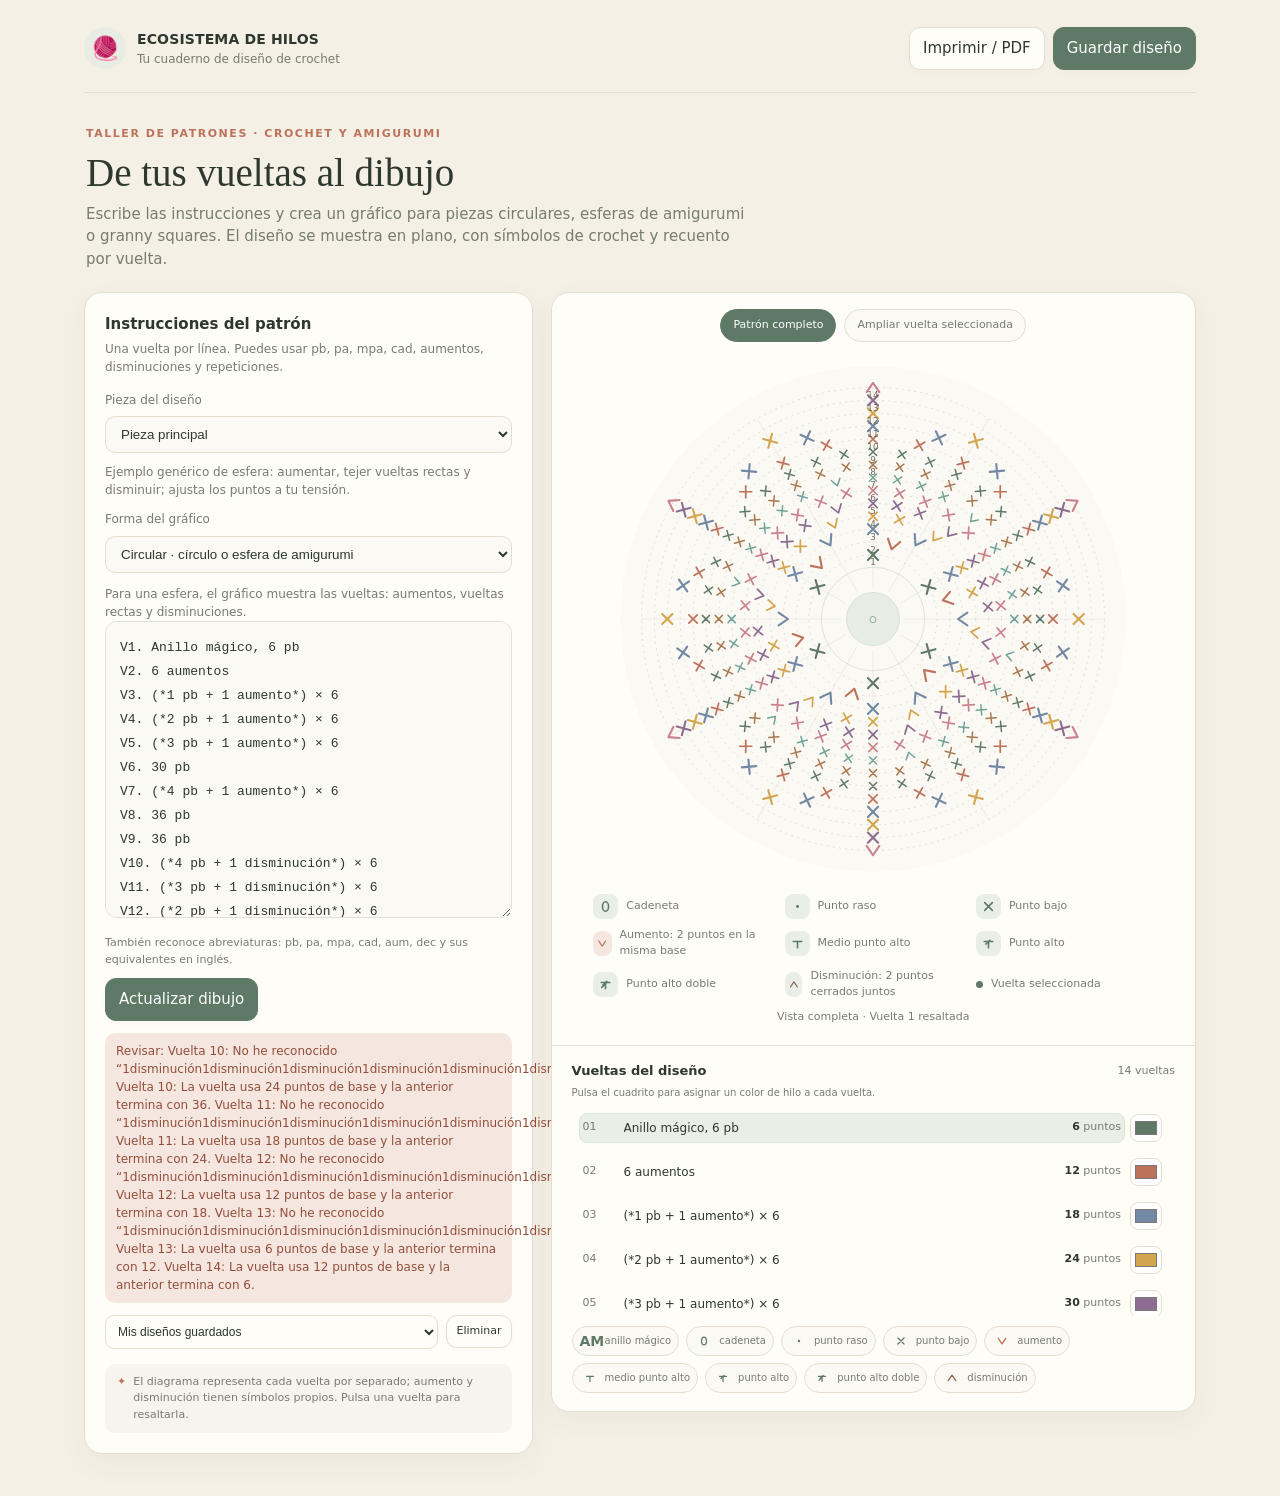
==== crochet/index.html @ 988b0411 "Fix accented Spanish crochet stitch parsing" ====
<!doctype html>
<html lang="es">
<head>
<meta charset="utf-8">
<meta name="viewport" content="width=device-width, initial-scale=1, viewport-fit=cover">
<meta name="theme-color" content="#f5f0e6">
<meta name="description" content="Diseña patrones de amigurumi, revisa los puntos y visualiza las vueltas en circular.">
<link rel="manifest" href="./manifest.webmanifest">
<link rel="icon" href="./icon.svg" type="image/svg+xml">
<title>Diseñador de patrones · Ecosistema de Hilos</title>
<style>
:root{color-scheme:light;--paper:#f5f0e6;--card:#fffdf8;--ink:#2e382f;--muted:#777b70;--line:#e5ddcf;--green:#5e7965;--green-pale:#e9eee6;--terra:#bd725c;--terra-pale:#f5e7df;--yellow:#e7bd70;--shadow:0 10px 30px #453c2d0c}*{box-sizing:border-box}body{margin:0;background:var(--paper);color:var(--ink);font:15px/1.5 system-ui,-apple-system,BlinkMacSystemFont,"Segoe UI",sans-serif}button,textarea,input{font:inherit}button{cursor:pointer}.shell{max-width:1180px;margin:auto;padding:20px clamp(14px,3vw,34px) 42px}.topbar{display:flex;align-items:center;justify-content:space-between;gap:14px;padding:7px 0 22px;border-bottom:1px solid var(--line)}.brand{display:flex;align-items:center;gap:11px}.yarn{width:42px;height:42px;border-radius:50%;display:grid;place-items:center;background:#e7ede3;font-size:23px}.brand strong{display:block;font-size:14px;letter-spacing:.01em}.brand small{display:block;color:var(--muted);font-size:12px}.top-actions{display:flex;gap:8px;flex-wrap:wrap}.button{border:1px solid var(--line);border-radius:11px;padding:9px 13px;background:var(--card);color:var(--ink);box-shadow:0 2px 7px #302d2706}.button:hover{border-color:#aebcae}.button.primary{background:var(--green);border-color:var(--green);color:white}.button.subtle{background:transparent;box-shadow:none}.intro{padding:28px 2px 22px}.eyebrow{font-size:11px;text-transform:uppercase;letter-spacing:.14em;color:var(--terra);font-weight:700}.intro h1{font-family:Georgia,serif;font-weight:500;font-size:clamp(27px,4vw,39px);line-height:1.12;margin:8px 0}.intro p{margin:0;color:var(--muted);max-width:660px}.workspace{display:grid;grid-template-columns:minmax(285px,.82fr) minmax(410px,1.18fr);gap:18px;align-items:start}.panel{background:var(--card);border:1px solid var(--line);border-radius:18px;box-shadow:var(--shadow);padding:20px;min-width:0}.panel-title{display:flex;align-items:flex-start;justify-content:space-between;gap:12px;margin-bottom:12px}.panel h2{font-size:15px;margin:0;font-weight:650}.panel .desc{font-size:12px;color:var(--muted);margin:4px 0 0}.textarea{width:100%;min-height:297px;resize:vertical;border:1px solid var(--line);border-radius:12px;padding:14px;background:#fbf9f3;color:var(--ink);font:13px/1.85 ui-monospace,SFMono-Regular,Menlo,Consolas,monospace;outline:none}.textarea:focus{border-color:var(--green);box-shadow:0 0 0 3px #5e79651c}.piece-select{width:100%;margin:6px 0 8px;padding:9px 11px;border:1px solid var(--line);border-radius:10px;background:#fbf9f3;color:var(--ink)}#piece-note{min-height:28px;margin:2px 0 8px}.editor-controls{display:flex;justify-content:space-between;align-items:center;gap:10px;margin-top:11px;flex-wrap:wrap}.hint{font-size:11px;color:var(--muted)}.status{min-height:39px;margin-top:12px;padding:9px 11px;border-radius:10px;background:var(--green-pale);color:#4d6955;font-size:12px}.status.error{background:var(--terra-pale);color:#934e3b}.status strong{font-weight:700}.saved-row{display:flex;align-items:center;gap:8px;margin-top:12px}.saved-row select{min-width:0;flex:1;border:1px solid var(--line);background:var(--card);color:var(--ink);border-radius:9px;padding:8px;font-size:12px}.tiny{font-size:11px;padding:7px 9px}.result{padding:0;overflow:hidden}.result-head{display:flex;align-items:center;justify-content:space-between;gap:12px;padding:18px 20px 14px;border-bottom:1px solid var(--line)}.result-head h2{margin:0;font-size:15px}.result-head p{margin:4px 0 0;font-size:12px;color:var(--muted)}.tabs{display:flex;gap:4px;padding:4px;background:#f1eee6;border-radius:10px;flex:none}.tab{border:0;border-radius:8px;background:transparent;padding:7px 10px;color:var(--muted);font-size:12px}.tab[aria-selected="true"]{background:var(--card);color:var(--ink);box-shadow:0 1px 4px #403c3214}.view{padding:16px 20px 20px}.diagram-wrap{display:grid;grid-template-columns:minmax(0,1fr);gap:10px;align-items:center}.svg-holder{width:100%;max-width:530px;margin:auto;aspect-ratio:1;position:relative}.svg-holder svg{display:block;width:100%;height:100%}.chart-bg{fill:#fbf9f3}.chart-guide{fill:none;stroke:#ded8cc;stroke-width:1;stroke-dasharray:2 5}.chart-ray{stroke:#e9e4da;stroke-width:.8}.stitch{font-family:Arial,sans-serif;font-weight:700;fill:var(--green);text-anchor:middle;dominant-baseline:central}.stitch.inc{fill:var(--terra)}.stitch.dec{fill:#896755}.stitch.old{opacity:.56}.stitch.selected{filter:drop-shadow(0 1px 2px #352e2055)}.hub{fill:#e7ede3;stroke:#d5dfd2;stroke-width:1}.hub-text{font:10px system-ui,sans-serif;fill:#56705c;text-anchor:middle;dominant-baseline:central}.chart-legend{display:grid;grid-template-columns:repeat(3,minmax(0,1fr));gap:8px 14px;align-content:center;width:100%;max-width:560px;margin:0 auto}.legend-item{display:flex;align-items:center;gap:8px;font-size:11px;color:var(--muted)}.legend-mark{width:25px;height:25px;border-radius:8px;background:var(--green-pale);color:var(--green);display:grid;place-items:center;font-size:15px;font-weight:700}.legend-mark.inc{background:var(--terra-pale);color:var(--terra)}.legend-dot{width:7px;height:7px;border-radius:50%;background:#d8d0c2}.legend-dot.on{background:var(--green)}.view-caption{margin:8px 0 0;color:var(--muted);font-size:11px;text-align:center}.round-section{border-top:1px solid var(--line);padding:15px 20px 18px}.round-heading{display:flex;align-items:center;justify-content:space-between;gap:10px;margin-bottom:4px}.color-hint{font-size:10px;color:var(--muted);margin:0 0 8px}.symbol-key{display:flex;gap:7px;flex-wrap:wrap;margin:10px 0 0}.symbol-chip{display:inline-flex;align-items:center;gap:5px;padding:4px 7px;border:1px solid var(--line);border-radius:999px;background:#fbf9f3;font-size:10px;color:var(--muted)}.symbol-glyph{font-weight:800;color:var(--green);font-size:14px;display:inline-grid;place-items:center;width:20px;height:20px}.symbol-svg{display:block;width:100%;height:100%}.chart-tools{display:flex;justify-content:center;gap:8px;flex-wrap:wrap;margin:0 0 12px}.chart-mode{border:1px solid var(--line);border-radius:999px;background:#fbf9f3;padding:7px 12px;color:var(--muted);font-size:11px}.chart-mode[aria-pressed="true"]{background:var(--green);border-color:var(--green);color:white}.focus-note{margin:8px auto 0;max-width:650px;padding:10px 12px;border-radius:10px;background:#f7f4ed;color:var(--ink);font-size:12px;text-align:center}.focus-note strong{color:var(--green)}.round-heading h3{font-size:13px;margin:0}.round-heading span{font-size:11px;color:var(--muted)}.round-list{display:grid;gap:4px;max-height:208px;overflow:auto}.round-row{display:grid;grid-template-columns:minmax(0,1fr) 38px;gap:5px;align-items:center;border:1px solid transparent;border-radius:10px;padding:4px 6px;color:var(--ink)}.round-row:hover{background:#f8f5ed}.round-action{width:100%;display:grid;grid-template-columns:32px minmax(0,1fr) auto;gap:9px;align-items:center;text-align:left;border:1px solid transparent;border-radius:8px;padding:5px 3px;background:transparent;color:var(--ink)}.round-action[aria-pressed="true"]{background:var(--green-pale);border-color:#dce5d9}.round-n{font-size:11px;color:var(--muted);font-variant-numeric:tabular-nums}.round-instruction{font-size:12px;overflow:hidden;text-overflow:ellipsis;white-space:nowrap}.round-total{font-size:11px;color:var(--muted);white-space:nowrap}.round-total b{color:var(--ink);font-weight:650}.round-color{width:32px;height:28px;padding:2px;border:1px solid var(--line);border-radius:8px;background:#fff;cursor:pointer}.round-error{font-size:10px;color:var(--terra);grid-column:1/3;margin:0 0 3px 39px}.empty{padding:24px;text-align:center;color:var(--muted);font-size:12px}.footnote{display:flex;gap:7px;align-items:flex-start;margin-top:15px;padding:10px 12px;border-radius:10px;background:#f7f4ed;font-size:11px;color:var(--muted)}.footnote .spark{color:var(--terra)}.install{display:none}.print-only{display:none}
@media(max-width:860px){.workspace{grid-template-columns:1fr}.editor-panel{order:1}.result{order:2}.textarea{min-height:230px}.diagram-wrap{grid-template-columns:minmax(0,1fr) 145px}.panel{padding:17px}}
@media(max-width:520px){.shell{padding:12px 12px 28px}.topbar{align-items:flex-start;padding-bottom:15px}.brand{gap:8px}.yarn{width:36px;height:36px;font-size:19px}.brand strong{font-size:12px}.brand small{font-size:10px}.top-actions{gap:5px}.button{padding:8px 10px;font-size:12px}.intro{padding:22px 2px 16px}.intro h1{font-size:29px}.workspace{gap:12px}.result-head{align-items:flex-start;flex-direction:column;padding:16px}.tabs{width:100%}.tab{flex:1}.view{padding:12px 12px 16px}.diagram-wrap{grid-template-columns:1fr}.svg-holder{max-width:370px}.chart-legend{grid-template-columns:1fr 1fr;max-width:370px;margin:2px auto 0}.round-section{padding:13px 13px 15px}.panel{padding:15px}.textarea{min-height:210px}.saved-row{flex-wrap:wrap}.saved-row select{flex-basis:100%}}
@media print{body{background:#fff}.shell{max-width:none;padding:0}.topbar,.intro,.editor-panel,.tabs,.top-actions,.footnote{display:none!important}.workspace{display:block}.result{box-shadow:none;border:0}.result-head{border:0;padding:4px 0}.view{padding:0}.diagram-wrap{grid-template-columns:1fr 140px}.svg-holder{max-width:460px}.round-section{display:block}.round-row{padding:4px}.print-only{display:block}}
</style>
</head>
<body>
<div class="shell">
<header class="topbar"><div class="brand"><div class="yarn" aria-hidden="true">🧶</div><div><strong>ECOSISTEMA DE HILOS</strong><small>Tu cuaderno de diseño de crochet</small></div></div><div class="top-actions"><button class="button subtle install" id="install-app" type="button">Instalar app</button><button class="button" id="print-pattern" type="button">Imprimir / PDF</button><button class="button primary" id="save-pattern" type="button">Guardar diseño</button></div></header>
<section class="intro"><span class="eyebrow">Taller de patrones · crochet y amigurumi</span><h1>De tus vueltas al dibujo</h1><p>Escribe las instrucciones y crea un gráfico para piezas circulares, esferas de amigurumi o granny squares. El diseño se muestra en plano, con símbolos de crochet y recuento por vuelta.</p></section>
<main class="workspace">
<section class="panel editor-panel"><div class="panel-title"><div><h2>Instrucciones del patrón</h2><p class="desc">Una vuelta por línea. Puedes usar pb, pa, mpa, cad, aumentos, disminuciones y repeticiones.</p></div></div>
<label class="desc" for="piece-select">Pieza del diseño</label><select class="piece-select" id="piece-select" aria-label="Pieza del patrón"><option value="cabeza">Pieza principal</option><option value="orejas">Pieza 2</option><option value="brazos">Pieza 3</option><option value="piernas">Pieza 4</option></select><p class="desc" id="piece-note"></p>
<label class="desc" for="shape-select">Forma del gráfico</label><select class="piece-select" id="shape-select" aria-label="Forma del gráfico"><option value="round">Circular · círculo o esfera de amigurumi</option><option value="granny">Granny square</option></select><p class="desc" id="shape-note">Para una esfera, el gráfico muestra las vueltas: aumentos, vueltas rectas y disminuciones.</p>
<textarea class="textarea" id="pattern-input" aria-label="Instrucciones del patrón" spellcheck="false"></textarea>
<div class="editor-controls"><span class="hint">También reconoce abreviaturas: pb, pa, mpa, cad, aum, dec y sus equivalentes en inglés.</span><button class="button primary" id="draw-pattern" type="button">Actualizar dibujo</button></div>
<div class="status" id="status" role="status" aria-live="polite">Preparando el patrón…</div>
<div class="saved-row"><select id="saved-designs" aria-label="Diseños guardados"><option value="">Mis diseños guardados</option></select><button class="button tiny" id="delete-design" type="button">Eliminar</button></div>
<div class="footnote"><span class="spark">✦</span><span>El diagrama representa cada vuelta por separado; aumento y disminución tienen símbolos propios. Pulsa una vuelta para resaltarla.</span></div>
</section>
<section class="panel result" aria-label="Visualización del patrón">
<div class="view" id="chart-view"><div class="chart-tools"><button class="chart-mode" id="mode-all" type="button" aria-pressed="true">Patrón completo</button><button class="chart-mode" id="mode-focus" type="button" aria-pressed="false">Ampliar vuelta seleccionada</button></div><div class="diagram-wrap"><div class="svg-holder"><svg id="chart-svg" viewBox="0 0 600 600" role="img" aria-label="Gráfico de crochet con vueltas concéntricas"></svg></div><div class="chart-legend"><div class="legend-item"><span class="legend-mark" data-symbol="chain"></span><span>Cadeneta</span></div><div class="legend-item"><span class="legend-mark" data-symbol="slip"></span><span>Punto raso</span></div><div class="legend-item"><span class="legend-mark" data-symbol="pb"></span><span>Punto bajo</span></div><div class="legend-item"><span class="legend-mark inc" data-symbol="inc"></span><span>Aumento: 2 puntos en la misma base</span></div><div class="legend-item"><span class="legend-mark" data-symbol="hdc"></span><span>Medio punto alto</span></div><div class="legend-item"><span class="legend-mark" data-symbol="dc"></span><span>Punto alto</span></div><div class="legend-item"><span class="legend-mark" data-symbol="tr"></span><span>Punto alto doble</span></div><div class="legend-item"><span class="legend-mark dec" data-symbol="dec"></span><span>Disminución: 2 puntos cerrados juntos</span></div><div class="legend-item"><span class="legend-dot on"></span><span>Vuelta seleccionada</span></div></div></div><p class="view-caption" id="chart-caption">Diagrama de todas las vueltas · pulsa una vuelta para resaltarla</p><p class="focus-note" id="focus-note" hidden></p></div>
<div class="round-section"><div class="round-heading"><h3>Vueltas del diseño</h3><span id="round-count">5 vueltas</span></div><p class="color-hint">Pulsa el cuadrito para asignar un color de hilo a cada vuelta.</p><div class="round-list" id="round-list"></div><div class="symbol-key" aria-label="Leyenda de símbolos"><span class="symbol-chip"><b class="symbol-glyph">AM</b> anillo mágico</span><span class="symbol-chip"><b class="symbol-glyph" data-symbol="chain"></b> cadeneta</span><span class="symbol-chip"><b class="symbol-glyph" data-symbol="slip"></b> punto raso</span><span class="symbol-chip"><b class="symbol-glyph" data-symbol="pb"></b> punto bajo</span><span class="symbol-chip"><b class="symbol-glyph" data-symbol="inc"></b> aumento</span><span class="symbol-chip"><b class="symbol-glyph" data-symbol="hdc"></b> medio punto alto</span><span class="symbol-chip"><b class="symbol-glyph" data-symbol="dc"></b> punto alto</span><span class="symbol-chip"><b class="symbol-glyph" data-symbol="tr"></b> punto alto doble</span><span class="symbol-chip"><b class="symbol-glyph" data-symbol="dec"></b> disminución</span></div></div>
</section>
</main>
</div>
<script>
(()=>{
const samplePieces={
 cabeza:`V1. Anillo mágico, 6 pb\nV2. 6 aumentos\nV3. (*1 pb + 1 aumento*) × 6\nV4. (*2 pb + 1 aumento*) × 6\nV5. (*3 pb + 1 aumento*) × 6\nV6. 30 pb\nV7. (*4 pb + 1 aumento*) × 6\nV8. 36 pb\nV9. 36 pb\nV10. (*4 pb + 1 disminución*) × 6\nV11. (*3 pb + 1 disminución*) × 6\nV12. (*2 pb + 1 disminución*) × 6\nV13. (*1 pb + 1 disminución*) × 6\nV14. 6 disminuciones`,
 orejas:'',brazos:'',piernas:''};
const pieceNotes={cabeza:'Ejemplo genérico de esfera: aumentar, tejer vueltas rectas y disminuir; ajusta los puntos a tu tensión.',orejas:'Añade aquí las instrucciones de la segunda pieza.',brazos:'Añade aquí las instrucciones de la tercera pieza.',piernas:'Añade aquí las instrucciones de la cuarta pieza.'};
const grannyTemplate='V1. Anillo mágico, (*3 pa + 2 cad*) × 4\nV2. (*3 pa + 2 cad + 3 pa + 1 cad*) × 4\nV3. (*3 pa + 1 cad*) × 4';
const $=id=>document.getElementById(id), input=$('pattern-input'), pieceSelect=$('piece-select'), stateKey='hilos-patterns-v2', singleKey='hilos-current-pattern-v2';
let rounds=[], selected=0, chartMode='all', chartShape='round', lastShape='round', grannyPatternText=grannyTemplate, deferredInstall=null, activePiece='cabeza', pieces={...samplePieces}, pieceColors={}, roundColors=[];
const yarnPalette=['#5e7965','#bd725c','#7288a4','#d3a54f','#8c6d91','#c9828d','#70a29a','#a77850'];
const defaultColor=i=>yarnPalette[i%yarnPalette.length];
function parseLine(original,index,previous){
 let line=original.replace(/^\s*(?:(?:vuelta|round|rnd|r|v)\s*)?\d+\s*[.):\-]?\s*/i,'').trim();
 // Expand crochet repeats: (1 pb + 1 aumento)*4 and (*1 pb + 1 aumento*)*4.
 for(let pass=0;pass<6;pass++){
  const expanded=line.replace(/\(\s*\*?([^()*]+?)\*?\s*\)\s*(?:\*|x|×)\s*(\d+)/i,(_,sequence,count)=>Array(Number(count)).fill(sequence).join(' + '));
  if(expanded===line)break; line=expanded;
 }
 let expected=null;const expectedMatch=line.match(/\((\d+)\s*(?:pb|puntos?(?:\s*bajos?)?)\s*\)/i);
 if(expectedMatch){expected=Number(expectedMatch[1]);line=line.replace(expectedMatch[0],' ')}
 line=line.replace(/\b(anillo\s+m[áa]gico|magic\s+ring|mr)\b/gi,' ');
 const token=/(\d+)\s*(puntos?\s+altos?\s+dobles?|pad|double\s+treble|dtr|tr|puntos?\s+altos?|pa|double\s+crochet|dc|medios?\s+puntos?\s+altos?|mpa|hdc|cadenetas?|cadena|cad|chains?|ch|disminuci[oó]nes?|dism|dec|aumentos?|aumento|aum|inc|puntos?\s+rasos?|sl\s*st|pb|puntos?\s+bajos?|sc|single\s+crochet)(?![a-záéíóúñ])/gi;
 const operations=[];let match,total=0,consumed=0;
 while((match=token.exec(line))){const n=Number(match[1]),word=match[2].toLowerCase();if(/^(?:aumento|aum|inc)/.test(word)){consumed+=n;for(let j=0;j<n;j++){const group=operations.length+j;operations.push({kind:'inc',group});operations.push({kind:'inc',group})}total+=2*n}else if(/^(?:dismin|dism|dec)/.test(word)){consumed+=2*n;for(let j=0;j<n;j++)operations.push({kind:'dec'});total+=n}else if(/^(?:punto\s+raso|sl)/.test(word)){for(let j=0;j<n;j++)operations.push({kind:'slip'})}else if(/^(?:cadena|cadeneta|cad|chain|ch)/.test(word)){for(let j=0;j<n;j++)operations.push({kind:'chain'});total+=n}else{const kind=/^(?:puntos?\s+altos?\s+dobles?|pad|double\s+treble|dtr|tr)/.test(word)?'dtr':/^(?:puntos?\s+altos?|pa|double\s+crochet|dc)/.test(word)?'dc':/^(?:medios?\s+puntos?\s+altos?|mpa|hdc)/.test(word)?'hdc':'pb';consumed+=n;total+=n;for(let j=0;j<n;j++)operations.push({kind})}}
 let residue=line.replace(token,' ').replace(/[+,&;*×x()\s.,:!?\-]/g,'').replace(/\b(?:y|de|en|cada)\b/gi,'');
 const errors=[];
 if(!operations.length)errors.push('No reconozco los puntos de esta vuelta.');
 else if(residue)errors.push(`No he reconocido “${residue}”.`);
 if(expected!==null&&total!==expected)errors.push(`El recuento da ${total}, pero la anotación dice ${expected}.`);
 if(previous!==null&&operations.length&&consumed!==previous&&!/punto\s+raso|sl\s*st/i.test(line))errors.push(`La vuelta usa ${consumed} puntos de base y la anterior termina con ${previous}.`);
 return {number:index+1,text:original.trim(),cleanText:original.replace(/^\s*(?:(?:vuelta|round|rnd|r|v)\s*)?\d+\s*[.):\-]?\s*/i,'').trim(),total,consumed,expected,operations,errors};
}
function parsePattern(){
 const lines=input.value.split(/\n/).map(x=>x.trim()).filter(Boolean);let previous=null;
 rounds=lines.map((line,index)=>{const row=parseLine(line,index,chartShape==='granny'?null:previous);if(row.operations.length)previous=row.total;return row});
 roundColors=(pieceColors[activePiece]||[]).slice(0,rounds.length);while(roundColors.length<rounds.length)roundColors.push(defaultColor(roundColors.length));pieceColors[activePiece]=roundColors;
 if(selected>=rounds.length)selected=Math.max(0,rounds.length-1);
 render();
}
function make(tag,attrs={},parent){const el=document.createElementNS('http://www.w3.org/2000/svg',tag);for(const [k,v] of Object.entries(attrs))el.setAttribute(k,v);if(parent)parent.appendChild(el);return el}
function addText(parent,x,y,txt,attrs={}){const el=make('text',{x,y,...attrs},parent);el.textContent=txt;return el}
function drawStitchSymbol(svg,kind,x,y,size,color,rotation){
 const g=make('g',{transform:`translate(${x} ${y}) rotate(${rotation})`},svg),sw=Math.max(1.35,size*.14),base={fill:'none',stroke:color,'stroke-width':sw,'stroke-linecap':'round','stroke-linejoin':'round'};
 if(kind==='chain'){make('ellipse',{cx:0,cy:0,rx:size*.27,ry:size*.42,...base},g);return}
 if(kind==='slip'){make('circle',{cx:0,cy:0,r:Math.max(1.4,size*.13),fill:color},g);return}
 if(kind==='pb'){make('path',{d:`M ${-size*.34} ${-size*.34} L ${size*.34} ${size*.34} M ${size*.34} ${-size*.34} L ${-size*.34} ${size*.34}`,...base},g);return}
 if(kind==='inc'){make('path',{d:`M ${-size*.42} ${-size*.3} L 0 ${size*.32} L ${size*.42} ${-size*.3}`,...base},g);return}
 if(kind==='dec'){make('path',{d:`M ${-size*.42} ${size*.3} L 0 ${-size*.32} L ${size*.42} ${size*.3}`,...base},g);return}
 make('path',{d:`M 0 ${size*.38} V ${-size*.18} M ${-size*.38} ${-size*.18} H ${size*.38}`,...base},g);
 if(kind==='dc'||kind==='tr'||kind==='dtr')make('path',{d:`M ${-size*.23} ${size*.05} L ${size*.12} ${-size*.28}`,...base},g);
 if(kind==='tr'||kind==='dtr')make('path',{d:`M ${-size*.34} ${size*.26} L ${size*.01} ${-size*.07}`,...base},g);
 if(kind==='dtr')make('path',{d:`M ${-size*.39} ${size*.4} L ${-size*.04} ${size*.07}`,...base},g);
}
function renderSymbolSamples(){
 document.querySelectorAll('[data-symbol]').forEach(el=>{const kind=el.dataset.symbol,svg=make('svg',{viewBox:'0 0 40 40',class:'symbol-svg','aria-hidden':'true'},el),color=kind==='inc'?'#bd725c':kind==='dec'?'#896755':'#5e7965';drawStitchSymbol(svg,kind,20,20,18,color,0)});
}
function drawChart(){
 const svg=$('chart-svg');svg.innerHTML='';const cx=300,cy=300;
 make('circle',{cx,cy,r:286,class:'chart-bg'},svg);
 const maxRounds=Math.max(rounds.length,1), maxR=262, minR=58;
 if(chartShape==='round')for(let k=0;k<12;k++){const a=k*Math.PI/6;make('line',{x1:cx+36*Math.cos(a),y1:cy+36*Math.sin(a),x2:cx+maxR*Math.cos(a),y2:cy+maxR*Math.sin(a),class:'chart-ray'},svg)}
 const targets=chartMode==='focus'?(rounds[selected]?[{r:rounds[selected],idx:selected}]:[]):rounds.map((r,idx)=>({r,idx}));
 targets.forEach(({r,idx})=>{
  if(!r.operations.length)return;const rad=chartMode==='focus'?242:rounds.length===1?145:minR+(idx+1)*(maxR-minR)/maxRounds;
  if(chartShape==='granny'){
   const side=rad*Math.SQRT1_2, x=cx-side, y=cy-side;
   make('rect',{x,y,width:side*2,height:side*2,rx:2,class:'chart-guide',stroke:idx===selected?'#9cab96':null,'stroke-width':idx===selected?'1.8':null},svg);
   const corners=[[x,y],[x+side*2,y],[x+side*2,y+side*2],[x,y+side*2]];
   corners.forEach(([px,py])=>make('circle',{cx:px,cy:py,r:idx===selected?3:2,fill:idx===selected?'#bd725c':'#c9bca8',opacity:idx===selected?'.9':'.58'},svg));
  }else make('circle',{cx,cy,r:rad,class:'chart-guide',stroke:idx===selected?'#9cab96':null,'stroke-width':idx===selected?'1.6':null},svg);
  const count=r.operations.length;
  r.operations.forEach((op,j)=>{
   if(op.kind==='inc'&&j>0&&r.operations[j-1].kind==='inc'&&r.operations[j-1].group===op.group)return;
   const next=r.operations[j+1],isIncrease=op.kind==='inc'&&next?.kind==='inc'&&next.group===op.group,position=j+(isIncrease?.5:0),fs=chartMode==='focus'?(count>48?16:count>32?19:22):count>34?12:count>23?14:17,kind=isIncrease?'inc':op.kind,ink=roundColors[idx]||defaultColor(idx);
   if(chartShape==='granny'){
    const perimeter=position/count*4,sideIndex=Math.floor(perimeter)%4,t=perimeter-Math.floor(perimeter),half=rad*.7071,left=cx-half,top=cy-half,right=cx+half,bottom=cy+half;
    const points=[[left+t*2*half,top],[right,top+t*2*half],[right-t*2*half,bottom],[left,bottom-t*2*half]],xy=points[sideIndex],rotation=[0,90,180,270][sideIndex];
    drawStitchSymbol(svg,kind,xy[0],xy[1],fs,ink,rotation);
   }else{
    const step=Math.PI*2/count,a=-Math.PI/2+step*position,x=cx+rad*Math.cos(a),y=cy+rad*Math.sin(a);
    drawStitchSymbol(svg,kind,x,y,fs,ink,a*180/Math.PI+90);
   }
  });
  if(idx===selected&&chartShape==='round')make('circle',{cx,cy,r:rad-14,fill:'none',stroke:'#6e8a72','stroke-opacity':'.24','stroke-width':'1'},svg);
  addText(svg,cx,cy-rad+12,String(idx+1),{fill:'#726d62','font-size':'10','font-family':'system-ui,sans-serif','text-anchor':'middle'});
 });
 make('circle',{cx,cy,r:30,class:'hub'},svg);if(chartMode==='focus'&&rounds[selected]){addText(svg,cx,cy-5,`V${selected+1}`,{class:'hub-text','font-size':'12'});addText(svg,cx,cy+9,`${rounds[selected].total} pt`,{class:'hub-text','font-size':'8'})}else addText(svg,cx,cy,chartShape==='granny'?'GRANNY':'○',{class:'hub-text','font-size':chartShape==='granny'?'8':'18'});
}
function renderList(){
 const list=$('round-list');list.innerHTML='';
 if(!rounds.length){list.innerHTML='<div class="empty">Escribe una vuelta para ver el diagrama.</div>';return}
 rounds.forEach((r,i)=>{
  const row=document.createElement('div');row.className='round-row';
  const b=document.createElement('button');b.className='round-action';b.type='button';b.setAttribute('aria-pressed',String(i===selected));
  const n=document.createElement('span');n.className='round-n';n.textContent=String(i+1).padStart(2,'0');
  const txt=document.createElement('span');txt.className='round-instruction';txt.textContent=r.cleanText;
  const total=document.createElement('span');total.className='round-total';total.innerHTML=r.operations.length?`<b>${r.total}</b> puntos`:'—';
  b.append(n,txt,total);b.addEventListener('click',()=>{selected=i;render()});row.appendChild(b);
  const color=document.createElement('input');color.type='color';color.className='round-color';color.value=roundColors[i]||defaultColor(i);color.setAttribute('aria-label',`Color del hilo para la vuelta ${i+1}`);color.title=`Color de la vuelta ${i+1}`;
  color.addEventListener('input',()=>{roundColors[i]=color.value;pieceColors[activePiece]=roundColors;drawChart()});row.appendChild(color);
  if(r.errors.length){const err=document.createElement('span');err.className='round-error';err.textContent=r.errors.join(' ');row.append(err)}list.appendChild(row);
 });
}
function render(){
 drawChart();renderList();$('round-count').textContent=`${rounds.length} ${rounds.length===1?'vuelta':'vueltas'}`;
 const errors=rounds.flatMap((r,i)=>r.errors.map(e=>`Vuelta ${i+1}: ${e}`));const status=$('status');
 status.classList.toggle('error',errors.length>0);
 if(!rounds.length){status.textContent='Escribe una instrucción por vuelta.'}
 else if(errors.length){status.textContent=`Revisar: ${errors.join(' ')}`}
 else if(chartShape==='granny'){status.textContent=`${rounds.length} vueltas dibujadas · comprueba las esquinas y los espacios de cadeneta con las instrucciones.`}
 else {const last=rounds.at(-1);status.textContent=`¡Recuento correcto! ${rounds.length} vueltas · ${last.total} puntos en la última vuelta.`}
 $('mode-all').setAttribute('aria-pressed',String(chartMode==='all'));$('mode-focus').setAttribute('aria-pressed',String(chartMode==='focus'));
 $('chart-caption').textContent=rounds.length?(chartMode==='focus'?`Vuelta ${selected+1} ampliada · ${rounds[selected]?.operations.length||0} símbolos`:`Vista completa · Vuelta ${selected+1} resaltada`):'El diagrama aparecerá aquí';
 const focusNote=$('focus-note');focusNote.hidden=chartMode!=='focus'||!rounds.length;if(!focusNote.hidden){const r=rounds[selected],label=document.createElement('strong');label.textContent=`Vuelta ${selected+1} · ${r.total} puntos:`;focusNote.replaceChildren(label,document.createTextNode(` ${r.text}`))}
}
function getSaved(){try{return JSON.parse(localStorage.getItem(stateKey)||'[]')}catch{return []}}
function populateSaved(){const sel=$('saved-designs'),items=getSaved();sel.innerHTML='<option value="">Mis diseños guardados</option>';items.forEach((item,i)=>{const opt=document.createElement('option');opt.value=String(i);opt.textContent=item.name;sel.appendChild(opt)})}
function switchPiece(){pieces[activePiece]=input.value;pieceColors[activePiece]=roundColors;activePiece=pieceSelect.value;input.value=pieces[activePiece]||'';$('piece-note').textContent=pieceNotes[activePiece]||'';selected=0;parsePattern()}
pieceSelect.addEventListener('change',switchPiece);$('shape-select').addEventListener('change',e=>{if(lastShape==='round')pieces[activePiece]=input.value;else grannyPatternText=input.value;chartShape=e.target.value;lastShape=chartShape;pieceSelect.disabled=chartShape==='granny';input.value=chartShape==='granny'?grannyPatternText:(pieces[activePiece]||'');$('chart-svg').setAttribute('aria-label',chartShape==='granny'?'Granny square con vueltas cuadradas y símbolos de crochet':'Diagrama circular de crochet en vueltas concéntricas');$('shape-note').textContent=chartShape==='granny'?'Plantilla de granny square: edita grupos, esquinas y cadenetas. El texto escrito guía la colocación exacta.':'Para una esfera, el gráfico muestra las vueltas: aumentos, vueltas rectas y disminuciones.';$('chart-caption').textContent=chartShape==='granny'?'Granny square · vueltas cuadradas con las esquinas destacadas':'Diagrama circular de todas las vueltas';selected=0;parsePattern()});$('mode-all').addEventListener('click',()=>{chartMode='all';render()});$('mode-focus').addEventListener('click',()=>{chartMode='focus';render()});$('draw-pattern').addEventListener('click',()=>{if(chartShape==='granny')grannyPatternText=input.value;else pieces[activePiece]=input.value;parsePattern()});input.addEventListener('input',()=>{if(chartShape==='granny')grannyPatternText=input.value;else pieces[activePiece]=input.value;parsePattern()});
 $('save-pattern').addEventListener('click',()=>{if(chartShape==='granny')grannyPatternText=input.value;else pieces[activePiece]=input.value;const name=window.prompt('¿Qué nombre le ponemos a este diseño?','Mi diseño de crochet');if(!name||!name.trim())return;const items=getSaved();items.unshift({name:name.trim(),pieces:{...pieces},grannyPatternText,colors:{...pieceColors},shape:chartShape,updated:new Date().toISOString()});localStorage.setItem(stateKey,JSON.stringify(items.slice(0,60)));localStorage.setItem(singleKey,JSON.stringify(pieces));populateSaved();$('saved-designs').value='0';$('status').innerHTML='<strong>Diseño guardado</strong> en este dispositivo.';$('status').classList.remove('error')});
$('saved-designs').addEventListener('change',e=>{const item=getSaved()[Number(e.target.value)];if(item){pieces=item.pieces?{...item.pieces}:{...samplePieces,cabeza:item.text||''};grannyPatternText=item.grannyPatternText||grannyTemplate;pieceColors=item.colors?{...item.colors}:{};chartShape=item.shape||'round';lastShape=chartShape;$('shape-select').value=chartShape;pieceSelect.disabled=chartShape==='granny';activePiece='cabeza';pieceSelect.value=activePiece;input.value=chartShape==='granny'?grannyPatternText:pieces[activePiece];$('piece-note').textContent=pieceNotes[activePiece];$('shape-note').textContent=chartShape==='granny'?'Plantilla de granny square: edita grupos, esquinas y cadenetas. El texto escrito guía la colocación exacta.':'Para una esfera, el gráfico muestra las vueltas: aumentos, vueltas rectas y disminuciones.';$('chart-svg').setAttribute('aria-label',chartShape==='granny'?'Granny square con vueltas cuadradas y símbolos de crochet':'Diagrama circular de crochet en vueltas concéntricas');selected=0;parsePattern()}});
$('delete-design').addEventListener('click',()=>{const index=Number($('saved-designs').value);if(!Number.isInteger(index)||$('saved-designs').value==='')return;const items=getSaved();items.splice(index,1);localStorage.setItem(stateKey,JSON.stringify(items));populateSaved()});
$('print-pattern').addEventListener('click',()=>window.print());
window.addEventListener('beforeinstallprompt',e=>{e.preventDefault();deferredInstall=e;$('install-app').style.display='inline-block'});$('install-app').addEventListener('click',async()=>{if(!deferredInstall)return;deferredInstall.prompt();await deferredInstall.userChoice;deferredInstall=null;$('install-app').style.display='none'});
try{const items=getSaved();let bunny=items.find(x=>x.name==='Mi patrón de ejemplo');if(!bunny){bunny={name:'Mi patrón de ejemplo',pieces:{...samplePieces},updated:new Date().toISOString()};items.unshift(bunny);localStorage.setItem(stateKey,JSON.stringify(items))}pieces={...samplePieces,...(bunny.pieces||{})};pieceColors={...(bunny.colors||{})};populateSaved();if('serviceWorker'in navigator)window.addEventListener('load',()=>navigator.serviceWorker.register('./sw.js').catch(()=>{}))}catch{populateSaved()}
pieceSelect.value=activePiece;input.value=pieces[activePiece];$('piece-note').textContent=pieceNotes[activePiece];renderSymbolSamples();parsePattern();
})();
</script>
</body>
</html>
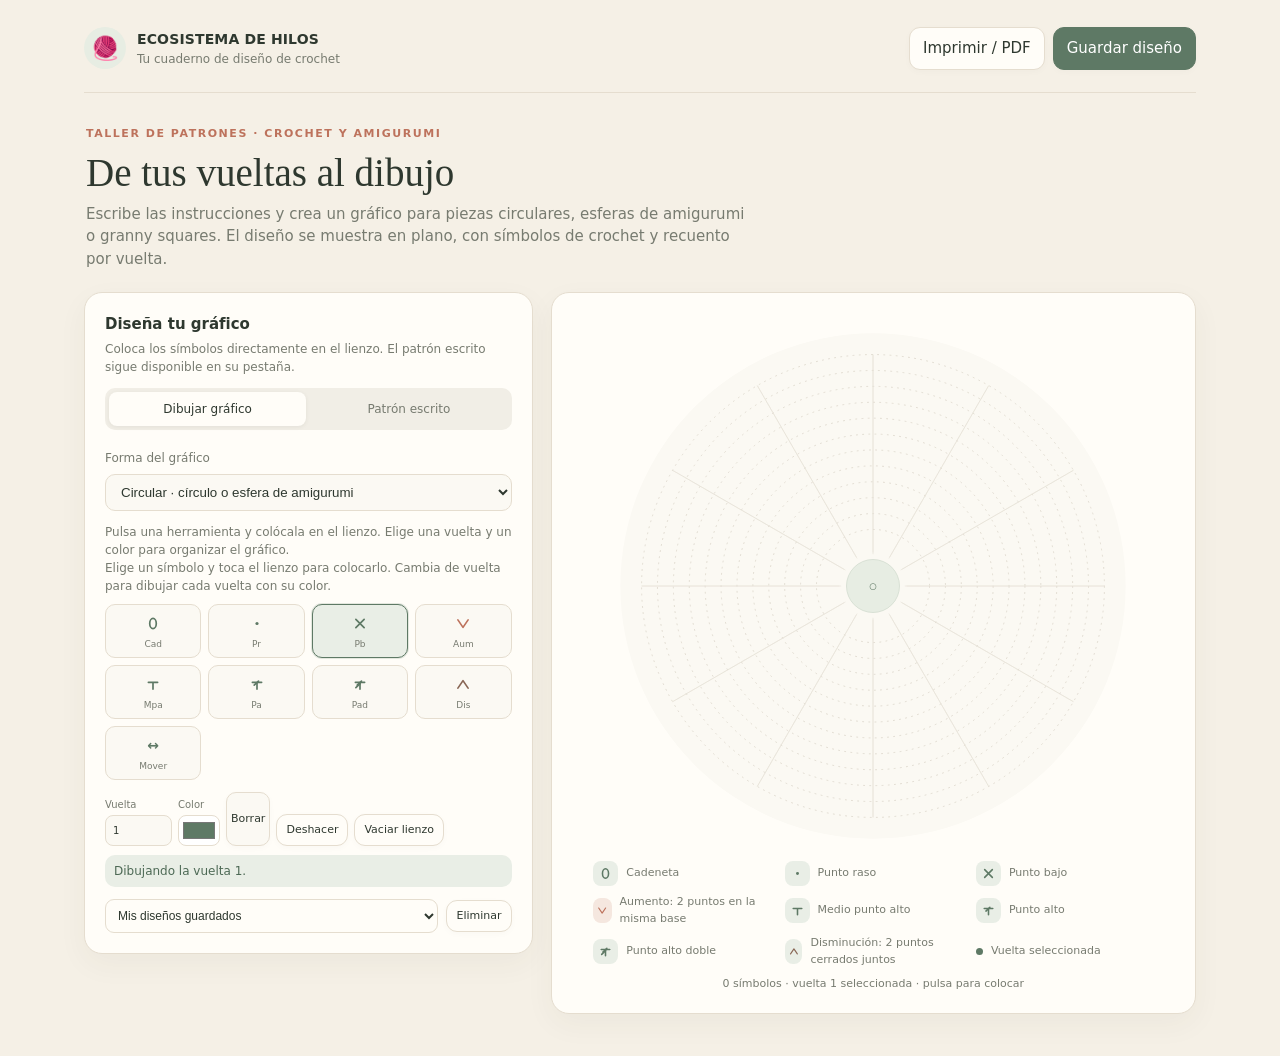
==== commit 0c1eb461: "Make crochet chart drawing the main editor" ====
--- a/crochet/index.html
+++ b/crochet/index.html
@@ -9,7 +9,8 @@
 <link rel="icon" href="./icon.svg" type="image/svg+xml">
 <title>Diseñador de patrones · Ecosistema de Hilos</title>
 <style>
-:root{color-scheme:light;--paper:#f5f0e6;--card:#fffdf8;--ink:#2e382f;--muted:#777b70;--line:#e5ddcf;--green:#5e7965;--green-pale:#e9eee6;--terra:#bd725c;--terra-pale:#f5e7df;--yellow:#e7bd70;--shadow:0 10px 30px #453c2d0c}*{box-sizing:border-box}body{margin:0;background:var(--paper);color:var(--ink);font:15px/1.5 system-ui,-apple-system,BlinkMacSystemFont,"Segoe UI",sans-serif}button,textarea,input{font:inherit}button{cursor:pointer}.shell{max-width:1180px;margin:auto;padding:20px clamp(14px,3vw,34px) 42px}.topbar{display:flex;align-items:center;justify-content:space-between;gap:14px;padding:7px 0 22px;border-bottom:1px solid var(--line)}.brand{display:flex;align-items:center;gap:11px}.yarn{width:42px;height:42px;border-radius:50%;display:grid;place-items:center;background:#e7ede3;font-size:23px}.brand strong{display:block;font-size:14px;letter-spacing:.01em}.brand small{display:block;color:var(--muted);font-size:12px}.top-actions{display:flex;gap:8px;flex-wrap:wrap}.button{border:1px solid var(--line);border-radius:11px;padding:9px 13px;background:var(--card);color:var(--ink);box-shadow:0 2px 7px #302d2706}.button:hover{border-color:#aebcae}.button.primary{background:var(--green);border-color:var(--green);color:white}.button.subtle{background:transparent;box-shadow:none}.intro{padding:28px 2px 22px}.eyebrow{font-size:11px;text-transform:uppercase;letter-spacing:.14em;color:var(--terra);font-weight:700}.intro h1{font-family:Georgia,serif;font-weight:500;font-size:clamp(27px,4vw,39px);line-height:1.12;margin:8px 0}.intro p{margin:0;color:var(--muted);max-width:660px}.workspace{display:grid;grid-template-columns:minmax(285px,.82fr) minmax(410px,1.18fr);gap:18px;align-items:start}.panel{background:var(--card);border:1px solid var(--line);border-radius:18px;box-shadow:var(--shadow);padding:20px;min-width:0}.panel-title{display:flex;align-items:flex-start;justify-content:space-between;gap:12px;margin-bottom:12px}.panel h2{font-size:15px;margin:0;font-weight:650}.panel .desc{font-size:12px;color:var(--muted);margin:4px 0 0}.textarea{width:100%;min-height:297px;resize:vertical;border:1px solid var(--line);border-radius:12px;padding:14px;background:#fbf9f3;color:var(--ink);font:13px/1.85 ui-monospace,SFMono-Regular,Menlo,Consolas,monospace;outline:none}.textarea:focus{border-color:var(--green);box-shadow:0 0 0 3px #5e79651c}.piece-select{width:100%;margin:6px 0 8px;padding:9px 11px;border:1px solid var(--line);border-radius:10px;background:#fbf9f3;color:var(--ink)}#piece-note{min-height:28px;margin:2px 0 8px}.editor-controls{display:flex;justify-content:space-between;align-items:center;gap:10px;margin-top:11px;flex-wrap:wrap}.hint{font-size:11px;color:var(--muted)}.status{min-height:39px;margin-top:12px;padding:9px 11px;border-radius:10px;background:var(--green-pale);color:#4d6955;font-size:12px}.status.error{background:var(--terra-pale);color:#934e3b}.status strong{font-weight:700}.saved-row{display:flex;align-items:center;gap:8px;margin-top:12px}.saved-row select{min-width:0;flex:1;border:1px solid var(--line);background:var(--card);color:var(--ink);border-radius:9px;padding:8px;font-size:12px}.tiny{font-size:11px;padding:7px 9px}.result{padding:0;overflow:hidden}.result-head{display:flex;align-items:center;justify-content:space-between;gap:12px;padding:18px 20px 14px;border-bottom:1px solid var(--line)}.result-head h2{margin:0;font-size:15px}.result-head p{margin:4px 0 0;font-size:12px;color:var(--muted)}.tabs{display:flex;gap:4px;padding:4px;background:#f1eee6;border-radius:10px;flex:none}.tab{border:0;border-radius:8px;background:transparent;padding:7px 10px;color:var(--muted);font-size:12px}.tab[aria-selected="true"]{background:var(--card);color:var(--ink);box-shadow:0 1px 4px #403c3214}.view{padding:16px 20px 20px}.diagram-wrap{display:grid;grid-template-columns:minmax(0,1fr);gap:10px;align-items:center}.svg-holder{width:100%;max-width:530px;margin:auto;aspect-ratio:1;position:relative}.svg-holder svg{display:block;width:100%;height:100%}.chart-bg{fill:#fbf9f3}.chart-guide{fill:none;stroke:#ded8cc;stroke-width:1;stroke-dasharray:2 5}.chart-ray{stroke:#e9e4da;stroke-width:.8}.stitch{font-family:Arial,sans-serif;font-weight:700;fill:var(--green);text-anchor:middle;dominant-baseline:central}.stitch.inc{fill:var(--terra)}.stitch.dec{fill:#896755}.stitch.old{opacity:.56}.stitch.selected{filter:drop-shadow(0 1px 2px #352e2055)}.hub{fill:#e7ede3;stroke:#d5dfd2;stroke-width:1}.hub-text{font:10px system-ui,sans-serif;fill:#56705c;text-anchor:middle;dominant-baseline:central}.chart-legend{display:grid;grid-template-columns:repeat(3,minmax(0,1fr));gap:8px 14px;align-content:center;width:100%;max-width:560px;margin:0 auto}.legend-item{display:flex;align-items:center;gap:8px;font-size:11px;color:var(--muted)}.legend-mark{width:25px;height:25px;border-radius:8px;background:var(--green-pale);color:var(--green);display:grid;place-items:center;font-size:15px;font-weight:700}.legend-mark.inc{background:var(--terra-pale);color:var(--terra)}.legend-dot{width:7px;height:7px;border-radius:50%;background:#d8d0c2}.legend-dot.on{background:var(--green)}.view-caption{margin:8px 0 0;color:var(--muted);font-size:11px;text-align:center}.round-section{border-top:1px solid var(--line);padding:15px 20px 18px}.round-heading{display:flex;align-items:center;justify-content:space-between;gap:10px;margin-bottom:4px}.color-hint{font-size:10px;color:var(--muted);margin:0 0 8px}.symbol-key{display:flex;gap:7px;flex-wrap:wrap;margin:10px 0 0}.symbol-chip{display:inline-flex;align-items:center;gap:5px;padding:4px 7px;border:1px solid var(--line);border-radius:999px;background:#fbf9f3;font-size:10px;color:var(--muted)}.symbol-glyph{font-weight:800;color:var(--green);font-size:14px;display:inline-grid;place-items:center;width:20px;height:20px}.symbol-svg{display:block;width:100%;height:100%}.chart-tools{display:flex;justify-content:center;gap:8px;flex-wrap:wrap;margin:0 0 12px}.chart-mode{border:1px solid var(--line);border-radius:999px;background:#fbf9f3;padding:7px 12px;color:var(--muted);font-size:11px}.chart-mode[aria-pressed="true"]{background:var(--green);border-color:var(--green);color:white}.focus-note{margin:8px auto 0;max-width:650px;padding:10px 12px;border-radius:10px;background:#f7f4ed;color:var(--ink);font-size:12px;text-align:center}.focus-note strong{color:var(--green)}.round-heading h3{font-size:13px;margin:0}.round-heading span{font-size:11px;color:var(--muted)}.round-list{display:grid;gap:4px;max-height:208px;overflow:auto}.round-row{display:grid;grid-template-columns:minmax(0,1fr) 38px;gap:5px;align-items:center;border:1px solid transparent;border-radius:10px;padding:4px 6px;color:var(--ink)}.round-row:hover{background:#f8f5ed}.round-action{width:100%;display:grid;grid-template-columns:32px minmax(0,1fr) auto;gap:9px;align-items:center;text-align:left;border:1px solid transparent;border-radius:8px;padding:5px 3px;background:transparent;color:var(--ink)}.round-action[aria-pressed="true"]{background:var(--green-pale);border-color:#dce5d9}.round-n{font-size:11px;color:var(--muted);font-variant-numeric:tabular-nums}.round-instruction{font-size:12px;overflow:hidden;text-overflow:ellipsis;white-space:nowrap}.round-total{font-size:11px;color:var(--muted);white-space:nowrap}.round-total b{color:var(--ink);font-weight:650}.round-color{width:32px;height:28px;padding:2px;border:1px solid var(--line);border-radius:8px;background:#fff;cursor:pointer}.round-error{font-size:10px;color:var(--terra);grid-column:1/3;margin:0 0 3px 39px}.empty{padding:24px;text-align:center;color:var(--muted);font-size:12px}.footnote{display:flex;gap:7px;align-items:flex-start;margin-top:15px;padding:10px 12px;border-radius:10px;background:#f7f4ed;font-size:11px;color:var(--muted)}.footnote .spark{color:var(--terra)}.install{display:none}.print-only{display:none}
+:root{color-scheme:light;--paper:#f5f0e6;--card:#fffdf8;--ink:#2e382f;--muted:#777b70;--line:#e5ddcf;--green:#5e7965;--green-pale:#e9eee6;--terra:#bd725c;--terra-pale:#f5e7df;--yellow:#e7bd70;--shadow:0 10px 30px #453c2d0c}*{box-sizing:border-box}body{margin:0;background:var(--paper);color:var(--ink);font:15px/1.5 system-ui,-apple-system,BlinkMacSystemFont,"Segoe UI",sans-serif}button,textarea,input{font:inherit}button{cursor:pointer}.shell{max-width:1180px;margin:auto;padding:20px clamp(14px,3vw,34px) 42px}.topbar{display:flex;align-items:center;justify-content:space-between;gap:14px;padding:7px 0 22px;border-bottom:1px solid var(--line)}.brand{display:flex;align-items:center;gap:11px}.yarn{width:42px;height:42px;border-radius:50%;display:grid;place-items:center;background:#e7ede3;font-size:23px}.brand strong{display:block;font-size:14px;letter-spacing:.01em}.brand small{display:block;color:var(--muted);font-size:12px}.top-actions{display:flex;gap:8px;flex-wrap:wrap}.button{border:1px solid var(--line);border-radius:11px;padding:9px 13px;background:var(--card);color:var(--ink);box-shadow:0 2px 7px #302d2706}.button:hover{border-color:#aebcae}.button.primary{background:var(--green);border-color:var(--green);color:white}.button.subtle{background:transparent;box-shadow:none}.intro{padding:28px 2px 22px}.eyebrow{font-size:11px;text-transform:uppercase;letter-spacing:.14em;color:var(--terra);font-weight:700}.intro h1{font-family:Georgia,serif;font-weight:500;font-size:clamp(27px,4vw,39px);line-height:1.12;margin:8px 0}.intro p{margin:0;color:var(--muted);max-width:660px}.workspace{display:grid;grid-template-columns:minmax(285px,.82fr) minmax(410px,1.18fr);gap:18px;align-items:start}.panel{background:var(--card);border:1px solid var(--line);border-radius:18px;box-shadow:var(--shadow);padding:20px;min-width:0}.panel-title{display:flex;align-items:flex-start;justify-content:space-between;gap:12px;margin-bottom:12px}.panel h2{font-size:15px;margin:0;font-weight:650}.panel .desc{font-size:12px;color:var(--muted);margin:4px 0 0}.textarea{width:100%;min-height:297px;resize:vertical;border:1px solid var(--line);border-radius:12px;padding:14px;background:#fbf9f3;color:var(--ink);font:13px/1.85 ui-monospace,SFMono-Regular,Menlo,Consolas,monospace;outline:none}.textarea:focus{border-color:var(--green);box-shadow:0 0 0 3px #5e79651c}.piece-select{width:100%;margin:6px 0 8px;padding:9px 11px;border:1px solid var(--line);border-radius:10px;background:#fbf9f3;color:var(--ink)}#piece-note{min-height:28px;margin:2px 0 8px}.editor-controls{display:flex;justify-content:space-between;align-items:center;gap:10px;margin-top:11px;flex-wrap:wrap}.hint{font-size:11px;color:var(--muted)}.status{min-height:39px;margin-top:12px;padding:9px 11px;border-radius:10px;background:var(--green-pale);color:#4d6955;font-size:12px}.status.error{background:var(--terra-pale);color:#934e3b}.status strong{font-weight:700}.saved-row{display:flex;align-items:center;gap:8px;margin-top:12px}.saved-row select{min-width:0;flex:1;border:1px solid var(--line);background:var(--card);color:var(--ink);border-radius:9px;padding:8px;font-size:12px}.tiny{font-size:11px;padding:7px 9px}.result{padding:0;overflow:hidden}.result-head{display:flex;align-items:center;justify-content:space-between;gap:12px;padding:18px 20px 14px;border-bottom:1px solid var(--line)}.result-head h2{margin:0;font-size:15px}.result-head p{margin:4px 0 0;font-size:12px;color:var(--muted)}.tabs{display:flex;gap:4px;padding:4px;background:#f1eee6;border-radius:10px;flex:none}.tab{border:0;border-radius:8px;background:transparent;padding:7px 10px;color:var(--muted);font-size:12px}.tab[aria-selected="true"]{background:var(--card);color:var(--ink);box-shadow:0 1px 4px #403c3214}.view{padding:16px 20px 20px}.diagram-wrap{display:grid;grid-template-columns:minmax(0,1fr);gap:10px;align-items:center}.svg-holder{width:100%;max-width:530px;margin:auto;aspect-ratio:1;position:relative}.svg-holder svg{display:block;width:100%;height:100%}.chart-bg{fill:#fbf9f3}.chart-guide{fill:none;stroke:#ded8cc;stroke-width:1;stroke-dasharray:2 5}.chart-ray{stroke:#e9e4da;stroke-width:.8}.stitch{font-family:Arial,sans-serif;font-weight:700;fill:var(--green);text-anchor:middle;dominant-baseline:central}.stitch.inc{fill:var(--terra)}.stitch.dec{fill:#896755}.stitch.old{opacity:.56}.stitch.selected{filter:drop-shadow(0 1px 2px #352e2055)}.hub{fill:#e7ede3;stroke:#d5dfd2;stroke-width:1}.hub-text{font:10px system-ui,sans-serif;fill:#56705c;text-anchor:middle;dominant-baseline:central}.chart-legend{display:grid;grid-template-columns:repeat(3,minmax(0,1fr));gap:8px 14px;align-content:center;width:100%;max-width:560px;margin:0 auto}.legend-item{display:flex;align-items:center;gap:8px;font-size:11px;color:var(--muted)}.legend-mark{width:25px;height:25px;border-radius:8px;background:var(--green-pale);color:var(--green);display:grid;place-items:center;font-size:15px;font-weight:700}.legend-mark.inc{background:var(--terra-pale);color:var(--terra)}.legend-dot{width:7px;height:7px;border-radius:50%;background:#d8d0c2}.legend-dot.on{background:var(--green)}.view-caption{margin:8px 0 0;color:var(--muted);font-size:11px;text-align:center}.round-section{border-top:1px solid var(--line);padding:15px 20px 18px}.round-heading{display:flex;align-items:center;justify-content:space-between;gap:10px;margin-bottom:4px}.color-hint{font-size:10px;color:var(--muted);margin:0 0 8px}.symbol-key{display:flex;gap:7px;flex-wrap:wrap;margin:10px 0 0}.symbol-chip{display:inline-flex;align-items:center;gap:5px;padding:4px 7px;border:1px solid var(--line);border-radius:999px;background:#fbf9f3;font-size:10px;color:var(--muted)}.symbol-glyph{font-weight:800;color:var(--green);font-size:14px;display:inline-grid;place-items:center;width:20px;height:20px}.symbol-svg{display:block;width:100%;height:100%}.editor-tabs{display:grid;grid-template-columns:1fr 1fr;gap:4px;padding:4px;margin:0 0 16px;background:#f1eee6;border-radius:10px}.editor-tab{border:0;border-radius:8px;background:transparent;padding:8px 9px;color:var(--muted);font-size:12px}.editor-tab[aria-selected="true"]{background:var(--card);color:var(--ink);box-shadow:0 1px 4px #403c3214}.draw-instructions{margin:0 0 9px!important}.stitch-palette{display:grid;grid-template-columns:repeat(4,minmax(0,1fr));gap:7px;margin:8px 0 12px}.draw-tool{min-height:54px;border:1px solid var(--line);border-radius:10px;background:#fbf9f3;color:var(--ink);display:flex;flex-direction:column;align-items:center;justify-content:center;gap:1px;padding:4px}.draw-tool .symbol-glyph{width:28px;height:27px}.draw-tool small{font-size:9px;color:var(--muted)}.draw-tool[aria-pressed="true"],.draw-tool.selected{border-color:var(--green);background:var(--green-pale);box-shadow:0 0 0 1px #5e79652c}.draw-options{display:flex;align-items:end;gap:6px;flex-wrap:wrap}.draw-options label{display:grid;gap:3px;font-size:10px;color:var(--muted)}.draw-options input[type=number]{width:67px;height:31px;border:1px solid var(--line);border-radius:8px;padding:4px 7px;background:#fbf9f3;color:var(--ink)}.draw-options input[type=color]{width:42px;height:31px;padding:2px;border:1px solid var(--line);border-radius:8px;background:#fff}.draw-status{min-height:30px;padding:7px 9px;margin-top:9px}.drawn-stitch{cursor:pointer;pointer-events:all}.drawn-stitch:hover{filter:drop-shadow(0 1px 3px #302d2766)}#chart-svg.drawing-canvas{cursor:crosshair;touch-action:manipulation}#chart-svg.drawing-canvas.erase-mode{cursor:cell}#round-section[hidden]{display:none}
+.chart-tools{display:flex;justify-content:center;gap:8px;flex-wrap:wrap;margin:0 0 12px}.chart-mode{border:1px solid var(--line);border-radius:999px;background:#fbf9f3;padding:7px 12px;color:var(--muted);font-size:11px}.chart-mode[aria-pressed="true"]{background:var(--green);border-color:var(--green);color:white}.focus-note{margin:8px auto 0;max-width:650px;padding:10px 12px;border-radius:10px;background:#f7f4ed;color:var(--ink);font-size:12px;text-align:center}.focus-note strong{color:var(--green)}.round-heading h3{font-size:13px;margin:0}.round-heading span{font-size:11px;color:var(--muted)}.round-list{display:grid;gap:4px;max-height:208px;overflow:auto}.round-row{display:grid;grid-template-columns:minmax(0,1fr) 38px;gap:5px;align-items:center;border:1px solid transparent;border-radius:10px;padding:4px 6px;color:var(--ink)}.round-row:hover{background:#f8f5ed}.round-action{width:100%;display:grid;grid-template-columns:32px minmax(0,1fr) auto;gap:9px;align-items:center;text-align:left;border:1px solid transparent;border-radius:8px;padding:5px 3px;background:transparent;color:var(--ink)}.round-action[aria-pressed="true"]{background:var(--green-pale);border-color:#dce5d9}.round-n{font-size:11px;color:var(--muted);font-variant-numeric:tabular-nums}.round-instruction{font-size:12px;overflow:hidden;text-overflow:ellipsis;white-space:nowrap}.round-total{font-size:11px;color:var(--muted);white-space:nowrap}.round-total b{color:var(--ink);font-weight:650}.round-color{width:32px;height:28px;padding:2px;border:1px solid var(--line);border-radius:8px;background:#fff;cursor:pointer}.round-error{font-size:10px;color:var(--terra);grid-column:1/3;margin:0 0 3px 39px}.empty{padding:24px;text-align:center;color:var(--muted);font-size:12px}.footnote{display:flex;gap:7px;align-items:flex-start;margin-top:15px;padding:10px 12px;border-radius:10px;background:#f7f4ed;font-size:11px;color:var(--muted)}.footnote .spark{color:var(--terra)}.install{display:none}.print-only{display:none}
 @media(max-width:860px){.workspace{grid-template-columns:1fr}.editor-panel{order:1}.result{order:2}.textarea{min-height:230px}.diagram-wrap{grid-template-columns:minmax(0,1fr) 145px}.panel{padding:17px}}
 @media(max-width:520px){.shell{padding:12px 12px 28px}.topbar{align-items:flex-start;padding-bottom:15px}.brand{gap:8px}.yarn{width:36px;height:36px;font-size:19px}.brand strong{font-size:12px}.brand small{font-size:10px}.top-actions{gap:5px}.button{padding:8px 10px;font-size:12px}.intro{padding:22px 2px 16px}.intro h1{font-size:29px}.workspace{gap:12px}.result-head{align-items:flex-start;flex-direction:column;padding:16px}.tabs{width:100%}.tab{flex:1}.view{padding:12px 12px 16px}.diagram-wrap{grid-template-columns:1fr}.svg-holder{max-width:370px}.chart-legend{grid-template-columns:1fr 1fr;max-width:370px;margin:2px auto 0}.round-section{padding:13px 13px 15px}.panel{padding:15px}.textarea{min-height:210px}.saved-row{flex-wrap:wrap}.saved-row select{flex-basis:100%}}
 @media print{body{background:#fff}.shell{max-width:none;padding:0}.topbar,.intro,.editor-panel,.tabs,.top-actions,.footnote{display:none!important}.workspace{display:block}.result{box-shadow:none;border:0}.result-head{border:0;padding:4px 0}.view{padding:0}.diagram-wrap{grid-template-columns:1fr 140px}.svg-holder{max-width:460px}.round-section{display:block}.round-row{padding:4px}.print-only{display:block}}
@@ -20,30 +21,59 @@
 <header class="topbar"><div class="brand"><div class="yarn" aria-hidden="true">🧶</div><div><strong>ECOSISTEMA DE HILOS</strong><small>Tu cuaderno de diseño de crochet</small></div></div><div class="top-actions"><button class="button subtle install" id="install-app" type="button">Instalar app</button><button class="button" id="print-pattern" type="button">Imprimir / PDF</button><button class="button primary" id="save-pattern" type="button">Guardar diseño</button></div></header>
 <section class="intro"><span class="eyebrow">Taller de patrones · crochet y amigurumi</span><h1>De tus vueltas al dibujo</h1><p>Escribe las instrucciones y crea un gráfico para piezas circulares, esferas de amigurumi o granny squares. El diseño se muestra en plano, con símbolos de crochet y recuento por vuelta.</p></section>
 <main class="workspace">
-<section class="panel editor-panel"><div class="panel-title"><div><h2>Instrucciones del patrón</h2><p class="desc">Una vuelta por línea. Puedes usar pb, pa, mpa, cad, aumentos, disminuciones y repeticiones.</p></div></div>
-<label class="desc" for="piece-select">Pieza del diseño</label><select class="piece-select" id="piece-select" aria-label="Pieza del patrón"><option value="cabeza">Pieza principal</option><option value="orejas">Pieza 2</option><option value="brazos">Pieza 3</option><option value="piernas">Pieza 4</option></select><p class="desc" id="piece-note"></p>
-<label class="desc" for="shape-select">Forma del gráfico</label><select class="piece-select" id="shape-select" aria-label="Forma del gráfico"><option value="round">Circular · círculo o esfera de amigurumi</option><option value="granny">Granny square</option></select><p class="desc" id="shape-note">Para una esfera, el gráfico muestra las vueltas: aumentos, vueltas rectas y disminuciones.</p>
-<textarea class="textarea" id="pattern-input" aria-label="Instrucciones del patrón" spellcheck="false"></textarea>
-<div class="editor-controls"><span class="hint">También reconoce abreviaturas: pb, pa, mpa, cad, aum, dec y sus equivalentes en inglés.</span><button class="button primary" id="draw-pattern" type="button">Actualizar dibujo</button></div>
-<div class="status" id="status" role="status" aria-live="polite">Preparando el patrón…</div>
+<section class="panel editor-panel"><div class="panel-title"><div><h2>Diseña tu gráfico</h2><p class="desc">Coloca los símbolos directamente en el lienzo. El patrón escrito sigue disponible en su pestaña.</p></div></div>
+<div class="editor-tabs" role="tablist" aria-label="Modo de diseño"><button class="editor-tab" id="tab-draw" type="button" role="tab" aria-selected="true">Dibujar gráfico</button><button class="editor-tab" id="tab-write" type="button" role="tab" aria-selected="false">Patrón escrito</button></div>
+<label class="desc" for="shape-select">Forma del gráfico</label><select class="piece-select" id="shape-select" aria-label="Forma del gráfico"><option value="round">Circular · círculo o esfera de amigurumi</option><option value="granny">Granny square</option></select><p class="desc" id="shape-note">Pulsa una herramienta y colócala en el lienzo. Elige una vuelta y un color para organizar el gráfico.</p>
+<div id="draw-panel">
+ <p class="desc draw-instructions">Elige un símbolo y toca el lienzo para colocarlo. Cambia de vuelta para dibujar cada vuelta con su color.</p>
+ <div class="stitch-palette" id="stitch-palette" aria-label="Símbolos de crochet">
+  <button class="draw-tool" type="button" data-tool="chain" aria-label="Cadeneta" aria-pressed="false"><span class="symbol-glyph" data-symbol="chain"></span><small>Cad</small></button>
+  <button class="draw-tool" type="button" data-tool="slip" aria-label="Punto raso" aria-pressed="false"><span class="symbol-glyph" data-symbol="slip"></span><small>Pr</small></button>
+  <button class="draw-tool selected" type="button" data-tool="pb" aria-label="Punto bajo" aria-pressed="true"><span class="symbol-glyph" data-symbol="pb"></span><small>Pb</small></button>
+  <button class="draw-tool" type="button" data-tool="inc" aria-label="Aumento" aria-pressed="false"><span class="symbol-glyph" data-symbol="inc"></span><small>Aum</small></button>
+  <button class="draw-tool" type="button" data-tool="hdc" aria-label="Medio punto alto" aria-pressed="false"><span class="symbol-glyph" data-symbol="hdc"></span><small>Mpa</small></button>
+  <button class="draw-tool" type="button" data-tool="dc" aria-label="Punto alto" aria-pressed="false"><span class="symbol-glyph" data-symbol="dc"></span><small>Pa</small></button>
+  <button class="draw-tool" type="button" data-tool="tr" aria-label="Punto alto doble" aria-pressed="false"><span class="symbol-glyph" data-symbol="tr"></span><small>Pad</small></button>
+  <button class="draw-tool" type="button" data-tool="dec" aria-label="Disminución" aria-pressed="false"><span class="symbol-glyph" data-symbol="dec"></span><small>Dis</small></button>
+  <button class="draw-tool" type="button" data-tool="move" aria-label="Mover símbolo" aria-pressed="false"><span class="symbol-glyph">↔</span><small>Mover</small></button>
+ </div>
+ <div class="draw-options"><label>Vuelta<input id="drawing-round" type="number" min="1" max="99" value="1"></label><label>Color<input id="drawing-color" type="color" value="#5e7965" aria-label="Color de la vuelta dibujada"></label><button class="button tiny draw-tool" id="erase-tool" data-tool="erase" type="button" aria-pressed="false">Borrar</button><button class="button tiny" id="undo-draw" type="button">Deshacer</button><button class="button tiny" id="clear-draw" type="button">Vaciar lienzo</button></div>
+ <div class="status draw-status" id="draw-status" role="status" aria-live="polite">Dibujando la vuelta 1.</div>
+</div>
+<div id="write-panel" hidden>
+ <label class="desc" for="piece-select">Pieza del diseño</label><select class="piece-select" id="piece-select" aria-label="Pieza del patrón"><option value="cabeza">Cabeza</option><option value="orejas">Orejas (hacer 2)</option><option value="brazos">Brazos (hacer 2)</option><option value="piernas">Piernas (hacer 2)</option></select><p class="desc" id="piece-note"></p>
+ <textarea class="textarea" id="pattern-input" aria-label="Instrucciones del patrón" spellcheck="false"></textarea>
+ <div class="editor-controls"><span class="hint">También reconoce abreviaturas: pb, pa, mpa, cad, aum, dec y sus equivalentes en inglés.</span><button class="button primary" id="draw-pattern" type="button">Actualizar dibujo</button></div>
+ <div class="status" id="status" role="status" aria-live="polite">Preparando el patrón…</div>
+ <div class="footnote"><span class="spark">✦</span><span>El texto genera un gráfico de referencia y comprueba el recuento de puntos.</span></div>
+</div>
 <div class="saved-row"><select id="saved-designs" aria-label="Diseños guardados"><option value="">Mis diseños guardados</option></select><button class="button tiny" id="delete-design" type="button">Eliminar</button></div>
-<div class="footnote"><span class="spark">✦</span><span>El diagrama representa cada vuelta por separado; aumento y disminución tienen símbolos propios. Pulsa una vuelta para resaltarla.</span></div>
 </section>
 <section class="panel result" aria-label="Visualización del patrón">
 <div class="view" id="chart-view"><div class="chart-tools"><button class="chart-mode" id="mode-all" type="button" aria-pressed="true">Patrón completo</button><button class="chart-mode" id="mode-focus" type="button" aria-pressed="false">Ampliar vuelta seleccionada</button></div><div class="diagram-wrap"><div class="svg-holder"><svg id="chart-svg" viewBox="0 0 600 600" role="img" aria-label="Gráfico de crochet con vueltas concéntricas"></svg></div><div class="chart-legend"><div class="legend-item"><span class="legend-mark" data-symbol="chain"></span><span>Cadeneta</span></div><div class="legend-item"><span class="legend-mark" data-symbol="slip"></span><span>Punto raso</span></div><div class="legend-item"><span class="legend-mark" data-symbol="pb"></span><span>Punto bajo</span></div><div class="legend-item"><span class="legend-mark inc" data-symbol="inc"></span><span>Aumento: 2 puntos en la misma base</span></div><div class="legend-item"><span class="legend-mark" data-symbol="hdc"></span><span>Medio punto alto</span></div><div class="legend-item"><span class="legend-mark" data-symbol="dc"></span><span>Punto alto</span></div><div class="legend-item"><span class="legend-mark" data-symbol="tr"></span><span>Punto alto doble</span></div><div class="legend-item"><span class="legend-mark dec" data-symbol="dec"></span><span>Disminución: 2 puntos cerrados juntos</span></div><div class="legend-item"><span class="legend-dot on"></span><span>Vuelta seleccionada</span></div></div></div><p class="view-caption" id="chart-caption">Diagrama de todas las vueltas · pulsa una vuelta para resaltarla</p><p class="focus-note" id="focus-note" hidden></p></div>
-<div class="round-section"><div class="round-heading"><h3>Vueltas del diseño</h3><span id="round-count">5 vueltas</span></div><p class="color-hint">Pulsa el cuadrito para asignar un color de hilo a cada vuelta.</p><div class="round-list" id="round-list"></div><div class="symbol-key" aria-label="Leyenda de símbolos"><span class="symbol-chip"><b class="symbol-glyph">AM</b> anillo mágico</span><span class="symbol-chip"><b class="symbol-glyph" data-symbol="chain"></b> cadeneta</span><span class="symbol-chip"><b class="symbol-glyph" data-symbol="slip"></b> punto raso</span><span class="symbol-chip"><b class="symbol-glyph" data-symbol="pb"></b> punto bajo</span><span class="symbol-chip"><b class="symbol-glyph" data-symbol="inc"></b> aumento</span><span class="symbol-chip"><b class="symbol-glyph" data-symbol="hdc"></b> medio punto alto</span><span class="symbol-chip"><b class="symbol-glyph" data-symbol="dc"></b> punto alto</span><span class="symbol-chip"><b class="symbol-glyph" data-symbol="tr"></b> punto alto doble</span><span class="symbol-chip"><b class="symbol-glyph" data-symbol="dec"></b> disminución</span></div></div>
+<div class="round-section" id="round-section"><div class="round-heading"><h3>Vueltas del diseño</h3><span id="round-count">5 vueltas</span></div><p class="color-hint">Pulsa el cuadrito para asignar un color de hilo a cada vuelta.</p><div class="round-list" id="round-list"></div><div class="symbol-key" aria-label="Leyenda de símbolos"><span class="symbol-chip"><b class="symbol-glyph">AM</b> anillo mágico</span><span class="symbol-chip"><b class="symbol-glyph" data-symbol="chain"></b> cadeneta</span><span class="symbol-chip"><b class="symbol-glyph" data-symbol="slip"></b> punto raso</span><span class="symbol-chip"><b class="symbol-glyph" data-symbol="pb"></b> punto bajo</span><span class="symbol-chip"><b class="symbol-glyph" data-symbol="inc"></b> aumento</span><span class="symbol-chip"><b class="symbol-glyph" data-symbol="hdc"></b> medio punto alto</span><span class="symbol-chip"><b class="symbol-glyph" data-symbol="dc"></b> punto alto</span><span class="symbol-chip"><b class="symbol-glyph" data-symbol="tr"></b> punto alto doble</span><span class="symbol-chip"><b class="symbol-glyph" data-symbol="dec"></b> disminución</span></div></div>
 </section>
 </main>
 </div>
 <script>
 (()=>{
 const samplePieces={
- cabeza:`V1. Anillo mágico, 6 pb\nV2. 6 aumentos\nV3. (*1 pb + 1 aumento*) × 6\nV4. (*2 pb + 1 aumento*) × 6\nV5. (*3 pb + 1 aumento*) × 6\nV6. 30 pb\nV7. (*4 pb + 1 aumento*) × 6\nV8. 36 pb\nV9. 36 pb\nV10. (*4 pb + 1 disminución*) × 6\nV11. (*3 pb + 1 disminución*) × 6\nV12. (*2 pb + 1 disminución*) × 6\nV13. (*1 pb + 1 disminución*) × 6\nV14. 6 disminuciones`,
+ cabeza:`V1. Anillo mágico, 6 pb
+V2. 6 aumentos
+V3. (*1 pb + 1 aumento*) × 6
+V4. (*2 pb + 1 aumento*) × 6
+V5. 24 pb
+V6. 24 pb
+V7. (*2 pb + 1 disminución*) × 6
+V8. (*1 pb + 1 disminución*) × 6
+V9. 6 disminuciones`,
  orejas:'',brazos:'',piernas:''};
-const pieceNotes={cabeza:'Ejemplo genérico de esfera: aumentar, tejer vueltas rectas y disminuir; ajusta los puntos a tu tensión.',orejas:'Añade aquí las instrucciones de la segunda pieza.',brazos:'Añade aquí las instrucciones de la tercera pieza.',piernas:'Añade aquí las instrucciones de la cuarta pieza.'};
+const pieceNotes={cabeza:'Color Sand. Rellenar de manera uniforme al empezar V24. El texto de V8 y el cierre no cuadran del todo con el recuento impreso; quedan señalados para revisión.',orejas:'Color Sand. Tejer 2 iguales, sin relleno. Dejar hebra larga para coser a la cabeza.',brazos:'Tejer 2 iguales. Rellenar, cortar hebra y dejar abierta para coser.',piernas:'Tejer 2 por separado y rellenar. En la segunda pierna no cortar la hebra para poder unirlas al cuerpo; las instrucciones de unión no aparecen completas en las fotos.'};
 const grannyTemplate='V1. Anillo mágico, (*3 pa + 2 cad*) × 4\nV2. (*3 pa + 2 cad + 3 pa + 1 cad*) × 4\nV3. (*3 pa + 1 cad*) × 4';
 const $=id=>document.getElementById(id), input=$('pattern-input'), pieceSelect=$('piece-select'), stateKey='hilos-patterns-v2', singleKey='hilos-current-pattern-v2';
-let rounds=[], selected=0, chartMode='all', chartShape='round', lastShape='round', grannyPatternText=grannyTemplate, deferredInstall=null, activePiece='cabeza', pieces={...samplePieces}, pieceColors={}, roundColors=[];
+let rounds=[], selected=0, chartMode='all', chartShape='round', lastShape='round', grannyPatternText=grannyTemplate, deferredInstall=null, activePiece='cabeza', pieces={...samplePieces}, pieceColors={}, roundColors=[], editorTab='draw', drawTool='pb', manualStitches=[], selectedDrawingIndex=-1;
+const drawingKey='hilos-manual-drawing-v1';
+try{manualStitches=JSON.parse(localStorage.getItem(drawingKey)||'[]')}catch{manualStitches=[]}
 const yarnPalette=['#5e7965','#bd725c','#7288a4','#d3a54f','#8c6d91','#c9828d','#70a29a','#a77850'];
 const defaultColor=i=>yarnPalette[i%yarnPalette.length];
 function parseLine(original,index,previous){
@@ -96,7 +126,8 @@
  make('circle',{cx,cy,r:286,class:'chart-bg'},svg);
  const maxRounds=Math.max(rounds.length,1), maxR=262, minR=58;
  if(chartShape==='round')for(let k=0;k<12;k++){const a=k*Math.PI/6;make('line',{x1:cx+36*Math.cos(a),y1:cy+36*Math.sin(a),x2:cx+maxR*Math.cos(a),y2:cy+maxR*Math.sin(a),class:'chart-ray'},svg)}
- const targets=chartMode==='focus'?(rounds[selected]?[{r:rounds[selected],idx:selected}]:[]):rounds.map((r,idx)=>({r,idx}));
+ const targets=editorTab==='write'?(chartMode==='focus'?(rounds[selected]?[{r:rounds[selected],idx:selected}]:[]):rounds.map((r,idx)=>({r,idx}))):[];
+ if(editorTab==='draw'){if(chartShape==='round'){for(let k=1;k<=12;k++)make('circle',{cx,cy,r:46+k*18,class:'chart-guide'},svg);for(let k=0;k<12;k++){const a=k*Math.PI/6;make('line',{x1:cx+38*Math.cos(a),y1:cy+38*Math.sin(a),x2:cx+262*Math.cos(a),y2:cy+262*Math.sin(a),class:'chart-ray'},svg)}}else{for(let k=1;k<=12;k++){const side=24+k*19.8;make('rect',{x:cx-side,y:cy-side,width:side*2,height:side*2,rx:2,class:'chart-guide'},svg)}}}
  targets.forEach(({r,idx})=>{
   if(!r.operations.length)return;const rad=chartMode==='focus'?242:rounds.length===1?145:minR+(idx+1)*(maxR-minR)/maxRounds;
   if(chartShape==='granny'){
@@ -121,7 +152,9 @@
   if(idx===selected&&chartShape==='round')make('circle',{cx,cy,r:rad-14,fill:'none',stroke:'#6e8a72','stroke-opacity':'.24','stroke-width':'1'},svg);
   addText(svg,cx,cy-rad+12,String(idx+1),{fill:'#726d62','font-size':'10','font-family':'system-ui,sans-serif','text-anchor':'middle'});
  });
- make('circle',{cx,cy,r:30,class:'hub'},svg);if(chartMode==='focus'&&rounds[selected]){addText(svg,cx,cy-5,`V${selected+1}`,{class:'hub-text','font-size':'12'});addText(svg,cx,cy+9,`${rounds[selected].total} pt`,{class:'hub-text','font-size':'8'})}else addText(svg,cx,cy,chartShape==='granny'?'GRANNY':'○',{class:'hub-text','font-size':chartShape==='granny'?'8':'18'});
+ manualStitches.forEach((stitch,index)=>{drawStitchSymbol(svg,stitch.kind,stitch.x,stitch.y,19,stitch.color||defaultColor((stitch.round||1)-1),0);const g=svg.lastElementChild;g.classList.add('drawn-stitch');g.dataset.drawIndex=String(index);if(index===selectedDrawingIndex)g.setAttribute('filter','drop-shadow(0 0 5px #bd725c)');g.addEventListener('click',event=>{event.stopPropagation();if(drawTool==='erase'){manualStitches.splice(index,1);selectedDrawingIndex=-1;persistDrawing();render();$('draw-status').textContent='Símbolo borrado.'}else if(drawTool==='move'){selectedDrawingIndex=index;render();$('draw-status').textContent='Símbolo seleccionado. Toca el nuevo lugar para moverlo.'}})});
+ make('circle',{cx,cy,r:30,class:'hub'},svg);if(editorTab==='draw'){addText(svg,cx,cy,chartShape==='granny'?'DIBUJO':'○',{class:'hub-text','font-size':chartShape==='granny'?'7':'18'})}else if(chartMode==='focus'&&rounds[selected]){addText(svg,cx,cy-5,`V${selected+1}`,{class:'hub-text','font-size':'12'});addText(svg,cx,cy+9,`${rounds[selected].total} pt`,{class:'hub-text','font-size':'8'})}else addText(svg,cx,cy,chartShape==='granny'?'GRANNY':'○',{class:'hub-text','font-size':chartShape==='granny'?'8':'18'});
+ svg.classList.toggle('drawing-canvas',editorTab==='draw');svg.classList.toggle('erase-mode',drawTool==='erase'&&editorTab==='draw');
 }
 function renderList(){
  const list=$('round-list');list.innerHTML='';
@@ -147,20 +180,28 @@
  else if(chartShape==='granny'){status.textContent=`${rounds.length} vueltas dibujadas · comprueba las esquinas y los espacios de cadeneta con las instrucciones.`}
  else {const last=rounds.at(-1);status.textContent=`¡Recuento correcto! ${rounds.length} vueltas · ${last.total} puntos en la última vuelta.`}
  $('mode-all').setAttribute('aria-pressed',String(chartMode==='all'));$('mode-focus').setAttribute('aria-pressed',String(chartMode==='focus'));
- $('chart-caption').textContent=rounds.length?(chartMode==='focus'?`Vuelta ${selected+1} ampliada · ${rounds[selected]?.operations.length||0} símbolos`:`Vista completa · Vuelta ${selected+1} resaltada`):'El diagrama aparecerá aquí';
+ $('chart-caption').textContent=editorTab==='draw'?`${manualStitches.length} símbolos · vuelta ${Number($('drawing-round').value)||1} seleccionada · pulsa para colocar`:(rounds.length?(chartMode==='focus'?`Vuelta ${selected+1} ampliada · ${rounds[selected]?.operations.length||0} símbolos`:`Vista completa · Vuelta ${selected+1} resaltada`):'El diagrama aparecerá aquí');
  const focusNote=$('focus-note');focusNote.hidden=chartMode!=='focus'||!rounds.length;if(!focusNote.hidden){const r=rounds[selected],label=document.createElement('strong');label.textContent=`Vuelta ${selected+1} · ${r.total} puntos:`;focusNote.replaceChildren(label,document.createTextNode(` ${r.text}`))}
 }
 function getSaved(){try{return JSON.parse(localStorage.getItem(stateKey)||'[]')}catch{return []}}
 function populateSaved(){const sel=$('saved-designs'),items=getSaved();sel.innerHTML='<option value="">Mis diseños guardados</option>';items.forEach((item,i)=>{const opt=document.createElement('option');opt.value=String(i);opt.textContent=item.name;sel.appendChild(opt)})}
 function switchPiece(){pieces[activePiece]=input.value;pieceColors[activePiece]=roundColors;activePiece=pieceSelect.value;input.value=pieces[activePiece]||'';$('piece-note').textContent=pieceNotes[activePiece]||'';selected=0;parsePattern()}
-pieceSelect.addEventListener('change',switchPiece);$('shape-select').addEventListener('change',e=>{if(lastShape==='round')pieces[activePiece]=input.value;else grannyPatternText=input.value;chartShape=e.target.value;lastShape=chartShape;pieceSelect.disabled=chartShape==='granny';input.value=chartShape==='granny'?grannyPatternText:(pieces[activePiece]||'');$('chart-svg').setAttribute('aria-label',chartShape==='granny'?'Granny square con vueltas cuadradas y símbolos de crochet':'Diagrama circular de crochet en vueltas concéntricas');$('shape-note').textContent=chartShape==='granny'?'Plantilla de granny square: edita grupos, esquinas y cadenetas. El texto escrito guía la colocación exacta.':'Para una esfera, el gráfico muestra las vueltas: aumentos, vueltas rectas y disminuciones.';$('chart-caption').textContent=chartShape==='granny'?'Granny square · vueltas cuadradas con las esquinas destacadas':'Diagrama circular de todas las vueltas';selected=0;parsePattern()});$('mode-all').addEventListener('click',()=>{chartMode='all';render()});$('mode-focus').addEventListener('click',()=>{chartMode='focus';render()});$('draw-pattern').addEventListener('click',()=>{if(chartShape==='granny')grannyPatternText=input.value;else pieces[activePiece]=input.value;parsePattern()});input.addEventListener('input',()=>{if(chartShape==='granny')grannyPatternText=input.value;else pieces[activePiece]=input.value;parsePattern()});
- $('save-pattern').addEventListener('click',()=>{if(chartShape==='granny')grannyPatternText=input.value;else pieces[activePiece]=input.value;const name=window.prompt('¿Qué nombre le ponemos a este diseño?','Mi diseño de crochet');if(!name||!name.trim())return;const items=getSaved();items.unshift({name:name.trim(),pieces:{...pieces},grannyPatternText,colors:{...pieceColors},shape:chartShape,updated:new Date().toISOString()});localStorage.setItem(stateKey,JSON.stringify(items.slice(0,60)));localStorage.setItem(singleKey,JSON.stringify(pieces));populateSaved();$('saved-designs').value='0';$('status').innerHTML='<strong>Diseño guardado</strong> en este dispositivo.';$('status').classList.remove('error')});
-$('saved-designs').addEventListener('change',e=>{const item=getSaved()[Number(e.target.value)];if(item){pieces=item.pieces?{...item.pieces}:{...samplePieces,cabeza:item.text||''};grannyPatternText=item.grannyPatternText||grannyTemplate;pieceColors=item.colors?{...item.colors}:{};chartShape=item.shape||'round';lastShape=chartShape;$('shape-select').value=chartShape;pieceSelect.disabled=chartShape==='granny';activePiece='cabeza';pieceSelect.value=activePiece;input.value=chartShape==='granny'?grannyPatternText:pieces[activePiece];$('piece-note').textContent=pieceNotes[activePiece];$('shape-note').textContent=chartShape==='granny'?'Plantilla de granny square: edita grupos, esquinas y cadenetas. El texto escrito guía la colocación exacta.':'Para una esfera, el gráfico muestra las vueltas: aumentos, vueltas rectas y disminuciones.';$('chart-svg').setAttribute('aria-label',chartShape==='granny'?'Granny square con vueltas cuadradas y símbolos de crochet':'Diagrama circular de crochet en vueltas concéntricas');selected=0;parsePattern()}});
+pieceSelect.addEventListener('change',switchPiece);$('shape-select').addEventListener('change',e=>{if(lastShape==='round')pieces[activePiece]=input.value;else grannyPatternText=input.value;chartShape=e.target.value;lastShape=chartShape;pieceSelect.disabled=chartShape==='granny';input.value=chartShape==='granny'?grannyPatternText:(pieces[activePiece]||'');$('chart-svg').setAttribute('aria-label',chartShape==='granny'?'Granny square con vueltas cuadradas y símbolos de crochet':'Diagrama circular de crochet en vueltas concéntricas');$('shape-note').textContent=editorTab==='draw'?'Pulsa una herramienta y colócala en el lienzo. Elige una vuelta y un color para organizar el gráfico.':(chartShape==='granny'?'Plantilla de granny square: edita grupos, esquinas y cadenetas. El texto escrito guía la colocación exacta.':'Para una esfera, el gráfico muestra las vueltas: aumentos, vueltas rectas y disminuciones.');$('chart-caption').textContent=chartShape==='granny'?'Granny square · vueltas cuadradas con las esquinas destacadas':'Diagrama circular de todas las vueltas';selected=0;parsePattern()});$('mode-all').addEventListener('click',()=>{chartMode='all';render()});$('mode-focus').addEventListener('click',()=>{chartMode='focus';render()});$('draw-pattern').addEventListener('click',()=>{if(chartShape==='granny')grannyPatternText=input.value;else pieces[activePiece]=input.value;parsePattern()});input.addEventListener('input',()=>{if(chartShape==='granny')grannyPatternText=input.value;else pieces[activePiece]=input.value;parsePattern()});
+ $('save-pattern').addEventListener('click',()=>{if(chartShape==='granny')grannyPatternText=input.value;else pieces[activePiece]=input.value;const name=window.prompt('¿Qué nombre le ponemos a este diseño?','Mi diseño de crochet');if(!name||!name.trim())return;const items=getSaved();items.unshift({name:name.trim(),pieces:{...pieces},grannyPatternText,colors:{...pieceColors},shape:chartShape,drawing:manualStitches.map(x=>({...x})),updated:new Date().toISOString()});localStorage.setItem(stateKey,JSON.stringify(items.slice(0,60)));localStorage.setItem(singleKey,JSON.stringify(pieces));populateSaved();$('saved-designs').value='0';$('status').innerHTML='<strong>Diseño guardado</strong> en este dispositivo.';$('status').classList.remove('error')});
+$('saved-designs').addEventListener('change',e=>{const item=getSaved()[Number(e.target.value)];if(item){pieces=item.pieces?{...item.pieces}:{...samplePieces,cabeza:item.text||''};grannyPatternText=item.grannyPatternText||grannyTemplate;pieceColors=item.colors?{...item.colors}:{};manualStitches=Array.isArray(item.drawing)?item.drawing.map(x=>({...x})):[];persistDrawing();chartShape=item.shape||'round';lastShape=chartShape;$('shape-select').value=chartShape;pieceSelect.disabled=chartShape==='granny';activePiece='cabeza';pieceSelect.value=activePiece;input.value=chartShape==='granny'?grannyPatternText:pieces[activePiece];$('piece-note').textContent=pieceNotes[activePiece];$('shape-note').textContent=chartShape==='granny'?'Plantilla de granny square: edita grupos, esquinas y cadenetas. El texto escrito guía la colocación exacta.':'Para una esfera, el gráfico muestra las vueltas: aumentos, vueltas rectas y disminuciones.';$('chart-svg').setAttribute('aria-label',chartShape==='granny'?'Granny square con vueltas cuadradas y símbolos de crochet':'Diagrama circular de crochet en vueltas concéntricas');selected=0;parsePattern()}});
 $('delete-design').addEventListener('click',()=>{const index=Number($('saved-designs').value);if(!Number.isInteger(index)||$('saved-designs').value==='')return;const items=getSaved();items.splice(index,1);localStorage.setItem(stateKey,JSON.stringify(items));populateSaved()});
 $('print-pattern').addEventListener('click',()=>window.print());
 window.addEventListener('beforeinstallprompt',e=>{e.preventDefault();deferredInstall=e;$('install-app').style.display='inline-block'});$('install-app').addEventListener('click',async()=>{if(!deferredInstall)return;deferredInstall.prompt();await deferredInstall.userChoice;deferredInstall=null;$('install-app').style.display='none'});
-try{const items=getSaved();let bunny=items.find(x=>x.name==='Mi patrón de ejemplo');if(!bunny){bunny={name:'Mi patrón de ejemplo',pieces:{...samplePieces},updated:new Date().toISOString()};items.unshift(bunny);localStorage.setItem(stateKey,JSON.stringify(items))}pieces={...samplePieces,...(bunny.pieces||{})};pieceColors={...(bunny.colors||{})};populateSaved();if('serviceWorker'in navigator)window.addEventListener('load',()=>navigator.serviceWorker.register('./sw.js').catch(()=>{}))}catch{populateSaved()}
-pieceSelect.value=activePiece;input.value=pieces[activePiece];$('piece-note').textContent=pieceNotes[activePiece];renderSymbolSamples();parsePattern();
+try{const items=getSaved();let bunny=items.find(x=>x.name==='Bola de ejemplo');if(!bunny){bunny={name:'Bola de ejemplo',pieces:{...samplePieces},updated:new Date().toISOString()};items.unshift(bunny);localStorage.setItem(stateKey,JSON.stringify(items))}pieces={...samplePieces,...(bunny.pieces||{})};pieceColors={...(bunny.colors||{})};populateSaved();if('serviceWorker'in navigator)window.addEventListener('load',()=>navigator.serviceWorker.register('./sw.js').catch(()=>{}))}catch{populateSaved()}
+function persistDrawing(){localStorage.setItem(drawingKey,JSON.stringify(manualStitches))}
+function setEditorTab(tab){editorTab=tab;const drawing=tab==='draw';$('tab-draw').setAttribute('aria-selected',String(drawing));$('tab-write').setAttribute('aria-selected',String(!drawing));$('draw-panel').hidden=!drawing;$('write-panel').hidden=drawing;$('round-section').hidden=drawing;$('mode-all').hidden=drawing;$('mode-focus').hidden=drawing;$('shape-note').textContent=drawing?'Pulsa una herramienta y colócala en el lienzo. Elige una vuelta y un color para organizar el gráfico.':'El texto genera un gráfico de referencia y comprueba el recuento de puntos.';render()}
+$('tab-draw').addEventListener('click',()=>setEditorTab('draw'));$('tab-write').addEventListener('click',()=>setEditorTab('write'));
+document.querySelectorAll('.draw-tool[data-tool]').forEach(button=>button.addEventListener('click',()=>{drawTool=button.dataset.tool;document.querySelectorAll('.draw-tool[data-tool]').forEach(b=>{b.setAttribute('aria-pressed',String(b===button));b.classList.toggle('selected',b===button)});drawChart()}));
+$('drawing-round').addEventListener('input',()=>{$('draw-status').textContent=`Dibujando la vuelta ${Math.max(1,Number($('drawing-round').value)||1)}.`;render()});$('drawing-color').addEventListener('input',()=>{});
+$('undo-draw').addEventListener('click',()=>{if(manualStitches.length){manualStitches.pop();persistDrawing();render();$('draw-status').textContent='Último símbolo retirado.'}});
+$('clear-draw').addEventListener('click',()=>{manualStitches=[];persistDrawing();render();$('draw-status').textContent='Lienzo vacío.'});
+$('chart-svg').addEventListener('click',event=>{if(editorTab!=='draw'||drawTool==='erase')return;const svg=$('chart-svg'),rect=svg.getBoundingClientRect(),x=(event.clientX-rect.left)/rect.width*600,y=(event.clientY-rect.top)/rect.height*600,round=Math.max(1,Number($('drawing-round').value)||1),color=$('drawing-color').value;if(drawTool==='move'){if(selectedDrawingIndex>=0){manualStitches[selectedDrawingIndex].x=x;manualStitches[selectedDrawingIndex].y=y;selectedDrawingIndex=-1;persistDrawing();render();$('draw-status').textContent='Símbolo movido.'}return}manualStitches.push({x,y,kind:drawTool,round,color});persistDrawing();render();$('draw-status').textContent=`Símbolo colocado en la vuelta ${round}.`});
+pieceSelect.value=activePiece;input.value=pieces[activePiece];$('piece-note').textContent=pieceNotes[activePiece];renderSymbolSamples();setEditorTab('draw');parsePattern();
 })();
 </script>
 </body>
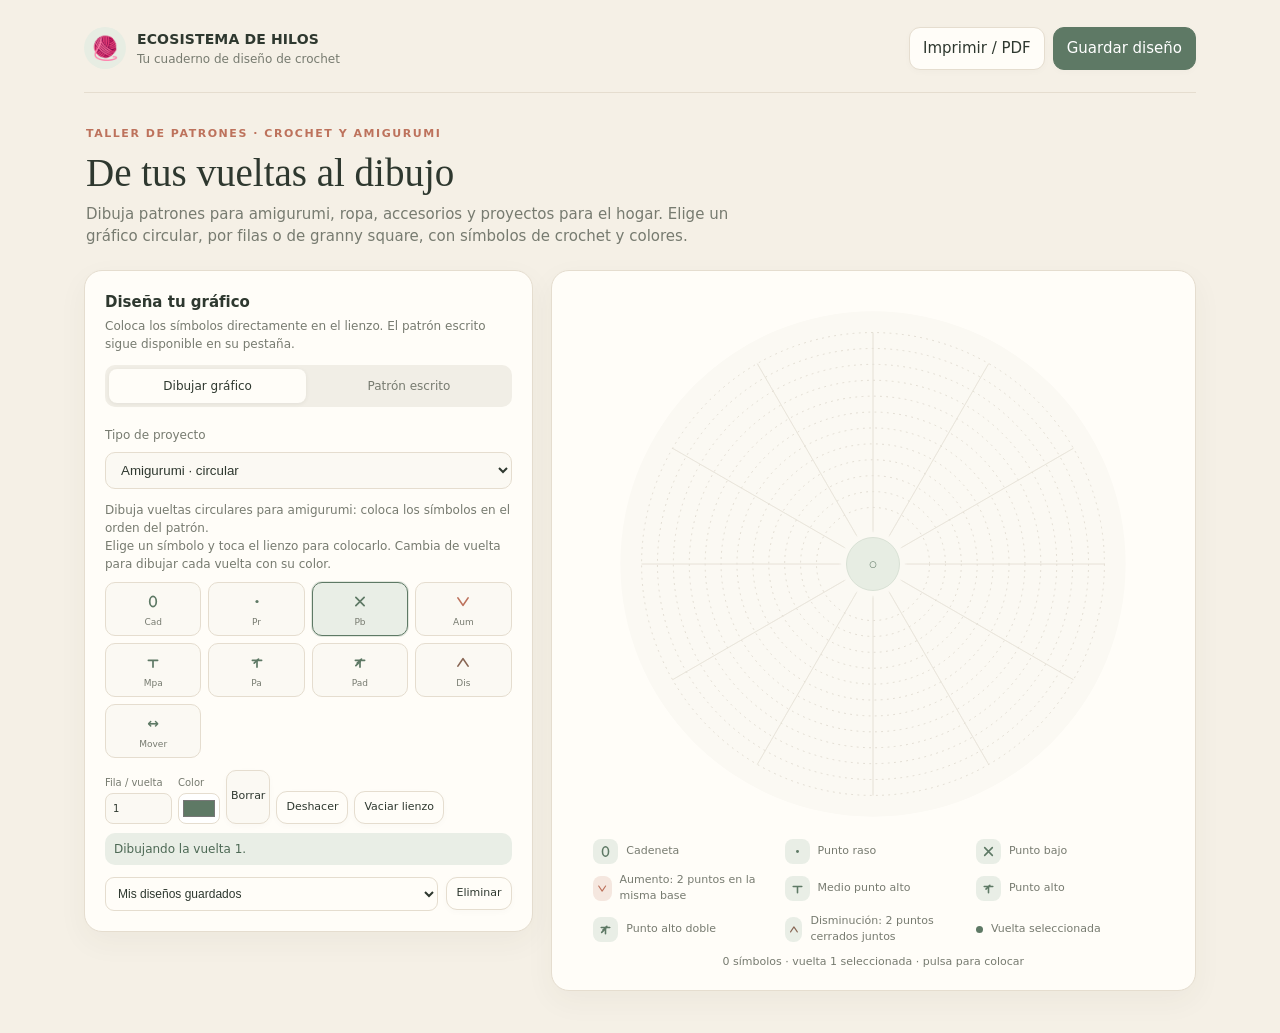
==== commit a4e5e025: "Add crochet garment and row-chart projects" ====
--- a/crochet/index.html
+++ b/crochet/index.html
@@ -19,11 +19,11 @@
 <body>
 <div class="shell">
 <header class="topbar"><div class="brand"><div class="yarn" aria-hidden="true">🧶</div><div><strong>ECOSISTEMA DE HILOS</strong><small>Tu cuaderno de diseño de crochet</small></div></div><div class="top-actions"><button class="button subtle install" id="install-app" type="button">Instalar app</button><button class="button" id="print-pattern" type="button">Imprimir / PDF</button><button class="button primary" id="save-pattern" type="button">Guardar diseño</button></div></header>
-<section class="intro"><span class="eyebrow">Taller de patrones · crochet y amigurumi</span><h1>De tus vueltas al dibujo</h1><p>Escribe las instrucciones y crea un gráfico para piezas circulares, esferas de amigurumi o granny squares. El diseño se muestra en plano, con símbolos de crochet y recuento por vuelta.</p></section>
+<section class="intro"><span class="eyebrow">Taller de patrones · crochet y amigurumi</span><h1>De tus vueltas al dibujo</h1><p>Dibuja patrones para amigurumi, ropa, accesorios y proyectos para el hogar. Elige un gráfico circular, por filas o de granny square, con símbolos de crochet y colores.</p></section>
 <main class="workspace">
 <section class="panel editor-panel"><div class="panel-title"><div><h2>Diseña tu gráfico</h2><p class="desc">Coloca los símbolos directamente en el lienzo. El patrón escrito sigue disponible en su pestaña.</p></div></div>
 <div class="editor-tabs" role="tablist" aria-label="Modo de diseño"><button class="editor-tab" id="tab-draw" type="button" role="tab" aria-selected="true">Dibujar gráfico</button><button class="editor-tab" id="tab-write" type="button" role="tab" aria-selected="false">Patrón escrito</button></div>
-<label class="desc" for="shape-select">Forma del gráfico</label><select class="piece-select" id="shape-select" aria-label="Forma del gráfico"><option value="round">Circular · círculo o esfera de amigurumi</option><option value="granny">Granny square</option></select><p class="desc" id="shape-note">Pulsa una herramienta y colócala en el lienzo. Elige una vuelta y un color para organizar el gráfico.</p>
+<label class="desc" for="project-type">Tipo de proyecto</label><select class="piece-select" id="project-type" aria-label="Tipo de proyecto"><option value="amigurumi">Amigurumi · circular</option><option value="ropa">Ropa y prendas · por filas</option><option value="accesorios">Accesorios · por filas</option><option value="hogar">Hogar y decoración · por filas</option><option value="granny">Granny square</option></select><p class="desc" id="shape-note">Pulsa una herramienta y colócala en el lienzo. Elige una vuelta y un color para organizar el gráfico.</p>
 <div id="draw-panel">
  <p class="desc draw-instructions">Elige un símbolo y toca el lienzo para colocarlo. Cambia de vuelta para dibujar cada vuelta con su color.</p>
  <div class="stitch-palette" id="stitch-palette" aria-label="Símbolos de crochet">
@@ -37,7 +37,7 @@
   <button class="draw-tool" type="button" data-tool="dec" aria-label="Disminución" aria-pressed="false"><span class="symbol-glyph" data-symbol="dec"></span><small>Dis</small></button>
   <button class="draw-tool" type="button" data-tool="move" aria-label="Mover símbolo" aria-pressed="false"><span class="symbol-glyph">↔</span><small>Mover</small></button>
  </div>
- <div class="draw-options"><label>Vuelta<input id="drawing-round" type="number" min="1" max="99" value="1"></label><label>Color<input id="drawing-color" type="color" value="#5e7965" aria-label="Color de la vuelta dibujada"></label><button class="button tiny draw-tool" id="erase-tool" data-tool="erase" type="button" aria-pressed="false">Borrar</button><button class="button tiny" id="undo-draw" type="button">Deshacer</button><button class="button tiny" id="clear-draw" type="button">Vaciar lienzo</button></div>
+ <div class="draw-options"><label>Fila / vuelta<input id="drawing-round" type="number" min="1" max="99" value="1"></label><label>Color<input id="drawing-color" type="color" value="#5e7965" aria-label="Color de la vuelta dibujada"></label><button class="button tiny draw-tool" id="erase-tool" data-tool="erase" type="button" aria-pressed="false">Borrar</button><button class="button tiny" id="undo-draw" type="button">Deshacer</button><button class="button tiny" id="clear-draw" type="button">Vaciar lienzo</button></div>
  <div class="status draw-status" id="draw-status" role="status" aria-live="polite">Dibujando la vuelta 1.</div>
 </div>
 <div id="write-panel" hidden>
@@ -51,7 +51,7 @@
 </section>
 <section class="panel result" aria-label="Visualización del patrón">
 <div class="view" id="chart-view"><div class="chart-tools"><button class="chart-mode" id="mode-all" type="button" aria-pressed="true">Patrón completo</button><button class="chart-mode" id="mode-focus" type="button" aria-pressed="false">Ampliar vuelta seleccionada</button></div><div class="diagram-wrap"><div class="svg-holder"><svg id="chart-svg" viewBox="0 0 600 600" role="img" aria-label="Gráfico de crochet con vueltas concéntricas"></svg></div><div class="chart-legend"><div class="legend-item"><span class="legend-mark" data-symbol="chain"></span><span>Cadeneta</span></div><div class="legend-item"><span class="legend-mark" data-symbol="slip"></span><span>Punto raso</span></div><div class="legend-item"><span class="legend-mark" data-symbol="pb"></span><span>Punto bajo</span></div><div class="legend-item"><span class="legend-mark inc" data-symbol="inc"></span><span>Aumento: 2 puntos en la misma base</span></div><div class="legend-item"><span class="legend-mark" data-symbol="hdc"></span><span>Medio punto alto</span></div><div class="legend-item"><span class="legend-mark" data-symbol="dc"></span><span>Punto alto</span></div><div class="legend-item"><span class="legend-mark" data-symbol="tr"></span><span>Punto alto doble</span></div><div class="legend-item"><span class="legend-mark dec" data-symbol="dec"></span><span>Disminución: 2 puntos cerrados juntos</span></div><div class="legend-item"><span class="legend-dot on"></span><span>Vuelta seleccionada</span></div></div></div><p class="view-caption" id="chart-caption">Diagrama de todas las vueltas · pulsa una vuelta para resaltarla</p><p class="focus-note" id="focus-note" hidden></p></div>
-<div class="round-section" id="round-section"><div class="round-heading"><h3>Vueltas del diseño</h3><span id="round-count">5 vueltas</span></div><p class="color-hint">Pulsa el cuadrito para asignar un color de hilo a cada vuelta.</p><div class="round-list" id="round-list"></div><div class="symbol-key" aria-label="Leyenda de símbolos"><span class="symbol-chip"><b class="symbol-glyph">AM</b> anillo mágico</span><span class="symbol-chip"><b class="symbol-glyph" data-symbol="chain"></b> cadeneta</span><span class="symbol-chip"><b class="symbol-glyph" data-symbol="slip"></b> punto raso</span><span class="symbol-chip"><b class="symbol-glyph" data-symbol="pb"></b> punto bajo</span><span class="symbol-chip"><b class="symbol-glyph" data-symbol="inc"></b> aumento</span><span class="symbol-chip"><b class="symbol-glyph" data-symbol="hdc"></b> medio punto alto</span><span class="symbol-chip"><b class="symbol-glyph" data-symbol="dc"></b> punto alto</span><span class="symbol-chip"><b class="symbol-glyph" data-symbol="tr"></b> punto alto doble</span><span class="symbol-chip"><b class="symbol-glyph" data-symbol="dec"></b> disminución</span></div></div>
+<div class="round-section" id="round-section"><div class="round-heading"><h3 id="round-list-title">Vueltas del diseño</h3><span id="round-count">5 vueltas</span></div><p class="color-hint" id="round-color-hint">Pulsa el cuadrito para asignar un color de hilo a cada vuelta.</p><div class="round-list" id="round-list"></div><div class="symbol-key" aria-label="Leyenda de símbolos"><span class="symbol-chip"><b class="symbol-glyph">AM</b> anillo mágico</span><span class="symbol-chip"><b class="symbol-glyph" data-symbol="chain"></b> cadeneta</span><span class="symbol-chip"><b class="symbol-glyph" data-symbol="slip"></b> punto raso</span><span class="symbol-chip"><b class="symbol-glyph" data-symbol="pb"></b> punto bajo</span><span class="symbol-chip"><b class="symbol-glyph" data-symbol="inc"></b> aumento</span><span class="symbol-chip"><b class="symbol-glyph" data-symbol="hdc"></b> medio punto alto</span><span class="symbol-chip"><b class="symbol-glyph" data-symbol="dc"></b> punto alto</span><span class="symbol-chip"><b class="symbol-glyph" data-symbol="tr"></b> punto alto doble</span><span class="symbol-chip"><b class="symbol-glyph" data-symbol="dec"></b> disminución</span></div></div>
 </section>
 </main>
 </div>
@@ -68,16 +68,17 @@
 V8. (*1 pb + 1 disminución*) × 6
 V9. 6 disminuciones`,
  orejas:'',brazos:'',piernas:''};
-const pieceNotes={cabeza:'Color Sand. Rellenar de manera uniforme al empezar V24. El texto de V8 y el cierre no cuadran del todo con el recuento impreso; quedan señalados para revisión.',orejas:'Color Sand. Tejer 2 iguales, sin relleno. Dejar hebra larga para coser a la cabeza.',brazos:'Tejer 2 iguales. Rellenar, cortar hebra y dejar abierta para coser.',piernas:'Tejer 2 por separado y rellenar. En la segunda pierna no cortar la hebra para poder unirlas al cuerpo; las instrucciones de unión no aparecen completas en las fotos.'};
+const pieceNotes={cabeza:'Patrón de ejemplo para una bola básica de crochet.',orejas:'Añade aquí las instrucciones de otra pieza.',brazos:'Añade aquí las instrucciones de otra pieza.',piernas:'Añade aquí las instrucciones de otra pieza.'};
 const grannyTemplate='V1. Anillo mágico, (*3 pa + 2 cad*) × 4\nV2. (*3 pa + 2 cad + 3 pa + 1 cad*) × 4\nV3. (*3 pa + 1 cad*) × 4';
 const $=id=>document.getElementById(id), input=$('pattern-input'), pieceSelect=$('piece-select'), stateKey='hilos-patterns-v2', singleKey='hilos-current-pattern-v2';
-let rounds=[], selected=0, chartMode='all', chartShape='round', lastShape='round', grannyPatternText=grannyTemplate, deferredInstall=null, activePiece='cabeza', pieces={...samplePieces}, pieceColors={}, roundColors=[], editorTab='draw', drawTool='pb', manualStitches=[], selectedDrawingIndex=-1;
+const blankPieces={cabeza:'',orejas:'',brazos:'',piernas:''};
+let rounds=[], selected=0, chartMode='all', chartShape='round', lastShape='round', projectType='amigurumi', grannyPatternText=grannyTemplate, deferredInstall=null, activePiece='cabeza', pieces={...samplePieces}, projectPieces={amigurumi:{...samplePieces},ropa:{...blankPieces},accesorios:{...blankPieces},hogar:{...blankPieces}}, projectDrawings={amigurumi:[],ropa:[],accesorios:[],hogar:[],granny:[]}, pieceColors={}, roundColors=[], editorTab='draw', drawTool='pb', manualStitches=[], selectedDrawingIndex=-1;
 const drawingKey='hilos-manual-drawing-v1';
-try{manualStitches=JSON.parse(localStorage.getItem(drawingKey)||'[]')}catch{manualStitches=[]}
+try{manualStitches=JSON.parse(localStorage.getItem(drawingKey)||'[]')}catch{manualStitches=[]}projectDrawings.amigurumi=manualStitches.map(x=>({...x}));
 const yarnPalette=['#5e7965','#bd725c','#7288a4','#d3a54f','#8c6d91','#c9828d','#70a29a','#a77850'];
 const defaultColor=i=>yarnPalette[i%yarnPalette.length];
 function parseLine(original,index,previous){
- let line=original.replace(/^\s*(?:(?:vuelta|round|rnd|r|v)\s*)?\d+\s*[.):\-]?\s*/i,'').trim();
+ let line=original.replace(/^\s*(?:(?:vuelta|round|rnd|r|v|fila|row)\s*)?\d+\s*[.):\-]?\s*/i,'').trim();
  // Expand crochet repeats: (1 pb + 1 aumento)*4 and (*1 pb + 1 aumento*)*4.
  for(let pass=0;pass<6;pass++){
   const expanded=line.replace(/\(\s*\*?([^()*]+?)\*?\s*\)\s*(?:\*|x|×)\s*(\d+)/i,(_,sequence,count)=>Array(Number(count)).fill(sequence).join(' + '));
@@ -86,7 +87,7 @@
  let expected=null;const expectedMatch=line.match(/\((\d+)\s*(?:pb|puntos?(?:\s*bajos?)?)\s*\)/i);
  if(expectedMatch){expected=Number(expectedMatch[1]);line=line.replace(expectedMatch[0],' ')}
  line=line.replace(/\b(anillo\s+m[áa]gico|magic\s+ring|mr)\b/gi,' ');
- const token=/(\d+)\s*(puntos?\s+altos?\s+dobles?|pad|double\s+treble|dtr|tr|puntos?\s+altos?|pa|double\s+crochet|dc|medios?\s+puntos?\s+altos?|mpa|hdc|cadenetas?|cadena|cad|chains?|ch|disminuci[oó]nes?|dism|dec|aumentos?|aumento|aum|inc|puntos?\s+rasos?|sl\s*st|pb|puntos?\s+bajos?|sc|single\s+crochet)(?![a-záéíóúñ])/gi;
+ const token=/(\d+)\s*(puntos?\s+altos?\s+dobles?|pad|double\s+treble|dtr|tr|puntos?\s+altos?|pa|double\s+crochet|dc|medios?\s+puntos?\s+altos?|mpa|hdc|cadenetas?|cadena|cad|chains?|ch|disminuci[oó]n(?:es)?|dism|dec|aumentos?|aumento|aum|inc|puntos?\s+rasos?|sl\s*st|pb|puntos?\s+bajos?|sc|single\s+crochet)(?![a-záéíóúñ])/gi;
  const operations=[];let match,total=0,consumed=0;
  while((match=token.exec(line))){const n=Number(match[1]),word=match[2].toLowerCase();if(/^(?:aumento|aum|inc)/.test(word)){consumed+=n;for(let j=0;j<n;j++){const group=operations.length+j;operations.push({kind:'inc',group});operations.push({kind:'inc',group})}total+=2*n}else if(/^(?:dismin|dism|dec)/.test(word)){consumed+=2*n;for(let j=0;j<n;j++)operations.push({kind:'dec'});total+=n}else if(/^(?:punto\s+raso|sl)/.test(word)){for(let j=0;j<n;j++)operations.push({kind:'slip'})}else if(/^(?:cadena|cadeneta|cad|chain|ch)/.test(word)){for(let j=0;j<n;j++)operations.push({kind:'chain'});total+=n}else{const kind=/^(?:puntos?\s+altos?\s+dobles?|pad|double\s+treble|dtr|tr)/.test(word)?'dtr':/^(?:puntos?\s+altos?|pa|double\s+crochet|dc)/.test(word)?'dc':/^(?:medios?\s+puntos?\s+altos?|mpa|hdc)/.test(word)?'hdc':'pb';consumed+=n;total+=n;for(let j=0;j<n;j++)operations.push({kind})}}
  let residue=line.replace(token,' ').replace(/[+,&;*×x()\s.,:!?\-]/g,'').replace(/\b(?:y|de|en|cada)\b/gi,'');
@@ -95,7 +96,7 @@
  else if(residue)errors.push(`No he reconocido “${residue}”.`);
  if(expected!==null&&total!==expected)errors.push(`El recuento da ${total}, pero la anotación dice ${expected}.`);
  if(previous!==null&&operations.length&&consumed!==previous&&!/punto\s+raso|sl\s*st/i.test(line))errors.push(`La vuelta usa ${consumed} puntos de base y la anterior termina con ${previous}.`);
- return {number:index+1,text:original.trim(),cleanText:original.replace(/^\s*(?:(?:vuelta|round|rnd|r|v)\s*)?\d+\s*[.):\-]?\s*/i,'').trim(),total,consumed,expected,operations,errors};
+ return {number:index+1,text:original.trim(),cleanText:original.replace(/^\s*(?:(?:vuelta|round|rnd|r|v|fila|row)\s*)?\d+\s*[.):\-]?\s*/i,'').trim(),total,consumed,expected,operations,errors};
 }
 function parsePattern(){
  const lines=input.value.split(/\n/).map(x=>x.trim()).filter(Boolean);let previous=null;
@@ -123,37 +124,57 @@
 }
 function drawChart(){
  const svg=$('chart-svg');svg.innerHTML='';const cx=300,cy=300;
- make('circle',{cx,cy,r:286,class:'chart-bg'},svg);
+ if(chartShape==='flat')make('rect',{x:28,y:28,width:544,height:544,rx:8,class:'chart-bg'},svg);else make('circle',{cx,cy,r:286,class:'chart-bg'},svg);
  const maxRounds=Math.max(rounds.length,1), maxR=262, minR=58;
  if(chartShape==='round')for(let k=0;k<12;k++){const a=k*Math.PI/6;make('line',{x1:cx+36*Math.cos(a),y1:cy+36*Math.sin(a),x2:cx+maxR*Math.cos(a),y2:cy+maxR*Math.sin(a),class:'chart-ray'},svg)}
  const targets=editorTab==='write'?(chartMode==='focus'?(rounds[selected]?[{r:rounds[selected],idx:selected}]:[]):rounds.map((r,idx)=>({r,idx}))):[];
- if(editorTab==='draw'){if(chartShape==='round'){for(let k=1;k<=12;k++)make('circle',{cx,cy,r:46+k*18,class:'chart-guide'},svg);for(let k=0;k<12;k++){const a=k*Math.PI/6;make('line',{x1:cx+38*Math.cos(a),y1:cy+38*Math.sin(a),x2:cx+262*Math.cos(a),y2:cy+262*Math.sin(a),class:'chart-ray'},svg)}}else{for(let k=1;k<=12;k++){const side=24+k*19.8;make('rect',{x:cx-side,y:cy-side,width:side*2,height:side*2,rx:2,class:'chart-guide'},svg)}}}
+ if(editorTab==='draw'){
+  if(chartShape==='round'){
+   for(let k=1;k<=12;k++)make('circle',{cx,cy,r:46+k*18,class:'chart-guide'},svg);
+   for(let k=0;k<12;k++){const a=k*Math.PI/6;make('line',{x1:cx+38*Math.cos(a),y1:cy+38*Math.sin(a),x2:cx+262*Math.cos(a),y2:cy+262*Math.sin(a),class:'chart-ray'},svg)}
+  }else if(chartShape==='granny'){
+   for(let k=1;k<=12;k++){const side=24+k*19.8;make('rect',{x:cx-side,y:cy-side,width:side*2,height:side*2,rx:2,class:'chart-guide'},svg)}
+  }else{
+   for(let k=0;k<=20;k++){const pos=48+k*25.2;make('line',{x1:48,y1:48+k*25.2,x2:552,y2:48+k*25.2,class:'chart-guide'},svg);make('line',{x1:pos,y1:48,x2:pos,y2:552,class:'chart-guide'},svg)}
+  }
+ }
  targets.forEach(({r,idx})=>{
-  if(!r.operations.length)return;const rad=chartMode==='focus'?242:rounds.length===1?145:minR+(idx+1)*(maxR-minR)/maxRounds;
+  if(!r.operations.length)return;
+  const rad=chartMode==='focus'?242:rounds.length===1?145:minR+(idx+1)*(maxR-minR)/maxRounds;
   if(chartShape==='granny'){
-   const side=rad*Math.SQRT1_2, x=cx-side, y=cy-side;
+   const side=rad*Math.SQRT1_2,x=cx-side,y=cy-side;
    make('rect',{x,y,width:side*2,height:side*2,rx:2,class:'chart-guide',stroke:idx===selected?'#9cab96':null,'stroke-width':idx===selected?'1.8':null},svg);
    const corners=[[x,y],[x+side*2,y],[x+side*2,y+side*2],[x,y+side*2]];
    corners.forEach(([px,py])=>make('circle',{cx:px,cy:py,r:idx===selected?3:2,fill:idx===selected?'#bd725c':'#c9bca8',opacity:idx===selected?'.9':'.58'},svg));
-  }else make('circle',{cx,cy,r:rad,class:'chart-guide',stroke:idx===selected?'#9cab96':null,'stroke-width':idx===selected?'1.6':null},svg);
+  }else if(chartShape==='round')make('circle',{cx,cy,r:rad,class:'chart-guide',stroke:idx===selected?'#9cab96':null,'stroke-width':idx===selected?'1.6':null},svg);
   const count=r.operations.length;
+  const rowY=rounds.length===1?cy:70+idx*(460/Math.max(1,rounds.length-1));
+  if(chartShape==='flat')make('line',{x1:48,y1:rowY,x2:552,y2:rowY,class:'chart-ray'},svg);
   r.operations.forEach((op,j)=>{
    if(op.kind==='inc'&&j>0&&r.operations[j-1].kind==='inc'&&r.operations[j-1].group===op.group)return;
-   const next=r.operations[j+1],isIncrease=op.kind==='inc'&&next?.kind==='inc'&&next.group===op.group,position=j+(isIncrease?.5:0),fs=chartMode==='focus'?(count>48?16:count>32?19:22):count>34?12:count>23?14:17,kind=isIncrease?'inc':op.kind,ink=roundColors[idx]||defaultColor(idx);
+   const next=r.operations[j+1],isIncrease=op.kind==='inc'&&next?.kind==='inc'&&next.group===op.group,position=j+(isIncrease?.5:0),fs=chartShape==='flat'?Math.max(8,Math.min(18,480/Math.max(count,1)*.68)):chartMode==='focus'?(count>48?16:count>32?19:22):count>34?12:count>23?14:17,kind=isIncrease?'inc':op.kind,ink=roundColors[idx]||defaultColor(idx);
    if(chartShape==='granny'){
     const perimeter=position/count*4,sideIndex=Math.floor(perimeter)%4,t=perimeter-Math.floor(perimeter),half=rad*.7071,left=cx-half,top=cy-half,right=cx+half,bottom=cy+half;
     const points=[[left+t*2*half,top],[right,top+t*2*half],[right-t*2*half,bottom],[left,bottom-t*2*half]],xy=points[sideIndex],rotation=[0,90,180,270][sideIndex];
     drawStitchSymbol(svg,kind,xy[0],xy[1],fs,ink,rotation);
+   }else if(chartShape==='flat'){
+    const x=count===1?cx:60+position/count*480;
+    drawStitchSymbol(svg,kind,x,rowY,fs,ink,0);
    }else{
     const step=Math.PI*2/count,a=-Math.PI/2+step*position,x=cx+rad*Math.cos(a),y=cy+rad*Math.sin(a);
     drawStitchSymbol(svg,kind,x,y,fs,ink,a*180/Math.PI+90);
    }
   });
-  if(idx===selected&&chartShape==='round')make('circle',{cx,cy,r:rad-14,fill:'none',stroke:'#6e8a72','stroke-opacity':'.24','stroke-width':'1'},svg);
-  addText(svg,cx,cy-rad+12,String(idx+1),{fill:'#726d62','font-size':'10','font-family':'system-ui,sans-serif','text-anchor':'middle'});
+  if(chartShape==='round'&&idx===selected)make('circle',{cx,cy,r:rad-14,fill:'none',stroke:'#6e8a72','stroke-opacity':'.24','stroke-width':'1'},svg);
+  addText(svg,chartShape==='flat'?36:cx,chartShape==='flat'?rowY:cy-rad+12,chartShape==='flat'?`F${idx+1}`:String(idx+1),{fill:'#726d62','font-size':'10','font-family':'system-ui,sans-serif','text-anchor':chartShape==='flat'?'middle':'middle'});
  });
  manualStitches.forEach((stitch,index)=>{drawStitchSymbol(svg,stitch.kind,stitch.x,stitch.y,19,stitch.color||defaultColor((stitch.round||1)-1),0);const g=svg.lastElementChild;g.classList.add('drawn-stitch');g.dataset.drawIndex=String(index);if(index===selectedDrawingIndex)g.setAttribute('filter','drop-shadow(0 0 5px #bd725c)');g.addEventListener('click',event=>{event.stopPropagation();if(drawTool==='erase'){manualStitches.splice(index,1);selectedDrawingIndex=-1;persistDrawing();render();$('draw-status').textContent='Símbolo borrado.'}else if(drawTool==='move'){selectedDrawingIndex=index;render();$('draw-status').textContent='Símbolo seleccionado. Toca el nuevo lugar para moverlo.'}})});
- make('circle',{cx,cy,r:30,class:'hub'},svg);if(editorTab==='draw'){addText(svg,cx,cy,chartShape==='granny'?'DIBUJO':'○',{class:'hub-text','font-size':chartShape==='granny'?'7':'18'})}else if(chartMode==='focus'&&rounds[selected]){addText(svg,cx,cy-5,`V${selected+1}`,{class:'hub-text','font-size':'12'});addText(svg,cx,cy+9,`${rounds[selected].total} pt`,{class:'hub-text','font-size':'8'})}else addText(svg,cx,cy,chartShape==='granny'?'GRANNY':'○',{class:'hub-text','font-size':chartShape==='granny'?'8':'18'});
+ if(chartShape!=='flat'){
+  make('circle',{cx,cy,r:30,class:'hub'},svg);
+  if(editorTab==='draw')addText(svg,cx,cy,chartShape==='granny'?'DIBUJO':'○',{class:'hub-text','font-size':chartShape==='granny'?'7':'18'});
+  else if(chartMode==='focus'&&rounds[selected]){addText(svg,cx,cy-5,`V${selected+1}`,{class:'hub-text','font-size':'12'});addText(svg,cx,cy+9,`${rounds[selected].total} pt`,{class:'hub-text','font-size':'8'})}
+  else addText(svg,cx,cy,chartShape==='granny'?'GRANNY':'○',{class:'hub-text','font-size':chartShape==='granny'?'8':'18'});
+ }
  svg.classList.toggle('drawing-canvas',editorTab==='draw');svg.classList.toggle('erase-mode',drawTool==='erase'&&editorTab==='draw');
 }
 function renderList(){
@@ -172,36 +193,41 @@
  });
 }
 function render(){
- drawChart();renderList();$('round-count').textContent=`${rounds.length} ${rounds.length===1?'vuelta':'vueltas'}`;
+ drawChart();renderList();$('round-count').textContent=`${rounds.length} ${chartShape==='flat'?(rounds.length===1?'fila':'filas'):(rounds.length===1?'vuelta':'vueltas')}`;$('round-list-title').textContent=chartShape==='flat'?'Filas del diseño':'Vueltas del diseño';$('round-color-hint').textContent=chartShape==='flat'?'Pulsa el cuadrito para asignar color de hilo a cada fila.':'Pulsa el cuadrito para asignar un color de hilo a cada vuelta.';
  const errors=rounds.flatMap((r,i)=>r.errors.map(e=>`Vuelta ${i+1}: ${e}`));const status=$('status');
  status.classList.toggle('error',errors.length>0);
  if(!rounds.length){status.textContent='Escribe una instrucción por vuelta.'}
  else if(errors.length){status.textContent=`Revisar: ${errors.join(' ')}`}
  else if(chartShape==='granny'){status.textContent=`${rounds.length} vueltas dibujadas · comprueba las esquinas y los espacios de cadeneta con las instrucciones.`}
- else {const last=rounds.at(-1);status.textContent=`¡Recuento correcto! ${rounds.length} vueltas · ${last.total} puntos en la última vuelta.`}
+ else {const last=rounds.at(-1),unit=chartShape==='flat'?'fila':'vuelta';status.textContent=`¡Recuento correcto! ${rounds.length} ${chartShape==='flat'?'filas':'vueltas'} · ${last.total} puntos en la última ${unit}.`}
  $('mode-all').setAttribute('aria-pressed',String(chartMode==='all'));$('mode-focus').setAttribute('aria-pressed',String(chartMode==='focus'));
- $('chart-caption').textContent=editorTab==='draw'?`${manualStitches.length} símbolos · vuelta ${Number($('drawing-round').value)||1} seleccionada · pulsa para colocar`:(rounds.length?(chartMode==='focus'?`Vuelta ${selected+1} ampliada · ${rounds[selected]?.operations.length||0} símbolos`:`Vista completa · Vuelta ${selected+1} resaltada`):'El diagrama aparecerá aquí');
- const focusNote=$('focus-note');focusNote.hidden=chartMode!=='focus'||!rounds.length;if(!focusNote.hidden){const r=rounds[selected],label=document.createElement('strong');label.textContent=`Vuelta ${selected+1} · ${r.total} puntos:`;focusNote.replaceChildren(label,document.createTextNode(` ${r.text}`))}
+ $('chart-caption').textContent=editorTab==='draw'?`${manualStitches.length} símbolos · ${chartShape==='flat'?'fila':'vuelta'} ${Number($('drawing-round').value)||1} seleccionada · pulsa para colocar`:(rounds.length?(chartMode==='focus'?`${chartShape==='flat'?'Fila':'Vuelta'} ${selected+1} ampliada · ${rounds[selected]?.operations.length||0} símbolos`:`Vista completa · ${chartShape==='flat'?'Fila':'Vuelta'} ${selected+1} resaltada`):'El diagrama aparecerá aquí');
+ const focusNote=$('focus-note');focusNote.hidden=chartMode!=='focus'||!rounds.length;if(!focusNote.hidden){const r=rounds[selected],label=document.createElement('strong');label.textContent=`${chartShape==='flat'?'Fila':'Vuelta'} ${selected+1} · ${r.total} puntos:`;focusNote.replaceChildren(label,document.createTextNode(` ${r.text}`))}
 }
 function getSaved(){try{return JSON.parse(localStorage.getItem(stateKey)||'[]')}catch{return []}}
-function populateSaved(){const sel=$('saved-designs'),items=getSaved();sel.innerHTML='<option value="">Mis diseños guardados</option>';items.forEach((item,i)=>{const opt=document.createElement('option');opt.value=String(i);opt.textContent=item.name;sel.appendChild(opt)})}
-function switchPiece(){pieces[activePiece]=input.value;pieceColors[activePiece]=roundColors;activePiece=pieceSelect.value;input.value=pieces[activePiece]||'';$('piece-note').textContent=pieceNotes[activePiece]||'';selected=0;parsePattern()}
-pieceSelect.addEventListener('change',switchPiece);$('shape-select').addEventListener('change',e=>{if(lastShape==='round')pieces[activePiece]=input.value;else grannyPatternText=input.value;chartShape=e.target.value;lastShape=chartShape;pieceSelect.disabled=chartShape==='granny';input.value=chartShape==='granny'?grannyPatternText:(pieces[activePiece]||'');$('chart-svg').setAttribute('aria-label',chartShape==='granny'?'Granny square con vueltas cuadradas y símbolos de crochet':'Diagrama circular de crochet en vueltas concéntricas');$('shape-note').textContent=editorTab==='draw'?'Pulsa una herramienta y colócala en el lienzo. Elige una vuelta y un color para organizar el gráfico.':(chartShape==='granny'?'Plantilla de granny square: edita grupos, esquinas y cadenetas. El texto escrito guía la colocación exacta.':'Para una esfera, el gráfico muestra las vueltas: aumentos, vueltas rectas y disminuciones.');$('chart-caption').textContent=chartShape==='granny'?'Granny square · vueltas cuadradas con las esquinas destacadas':'Diagrama circular de todas las vueltas';selected=0;parsePattern()});$('mode-all').addEventListener('click',()=>{chartMode='all';render()});$('mode-focus').addEventListener('click',()=>{chartMode='focus';render()});$('draw-pattern').addEventListener('click',()=>{if(chartShape==='granny')grannyPatternText=input.value;else pieces[activePiece]=input.value;parsePattern()});input.addEventListener('input',()=>{if(chartShape==='granny')grannyPatternText=input.value;else pieces[activePiece]=input.value;parsePattern()});
- $('save-pattern').addEventListener('click',()=>{if(chartShape==='granny')grannyPatternText=input.value;else pieces[activePiece]=input.value;const name=window.prompt('¿Qué nombre le ponemos a este diseño?','Mi diseño de crochet');if(!name||!name.trim())return;const items=getSaved();items.unshift({name:name.trim(),pieces:{...pieces},grannyPatternText,colors:{...pieceColors},shape:chartShape,drawing:manualStitches.map(x=>({...x})),updated:new Date().toISOString()});localStorage.setItem(stateKey,JSON.stringify(items.slice(0,60)));localStorage.setItem(singleKey,JSON.stringify(pieces));populateSaved();$('saved-designs').value='0';$('status').innerHTML='<strong>Diseño guardado</strong> en este dispositivo.';$('status').classList.remove('error')});
-$('saved-designs').addEventListener('change',e=>{const item=getSaved()[Number(e.target.value)];if(item){pieces=item.pieces?{...item.pieces}:{...samplePieces,cabeza:item.text||''};grannyPatternText=item.grannyPatternText||grannyTemplate;pieceColors=item.colors?{...item.colors}:{};manualStitches=Array.isArray(item.drawing)?item.drawing.map(x=>({...x})):[];persistDrawing();chartShape=item.shape||'round';lastShape=chartShape;$('shape-select').value=chartShape;pieceSelect.disabled=chartShape==='granny';activePiece='cabeza';pieceSelect.value=activePiece;input.value=chartShape==='granny'?grannyPatternText:pieces[activePiece];$('piece-note').textContent=pieceNotes[activePiece];$('shape-note').textContent=chartShape==='granny'?'Plantilla de granny square: edita grupos, esquinas y cadenetas. El texto escrito guía la colocación exacta.':'Para una esfera, el gráfico muestra las vueltas: aumentos, vueltas rectas y disminuciones.';$('chart-svg').setAttribute('aria-label',chartShape==='granny'?'Granny square con vueltas cuadradas y símbolos de crochet':'Diagrama circular de crochet en vueltas concéntricas');selected=0;parsePattern()}});
+function populateSaved(){const sel=$('saved-designs'),items=getSaved();sel.innerHTML='<option value="">Mis diseños guardados</option>';items.forEach((item,i)=>{const opt=document.createElement('option');opt.value=String(i);const labels={amigurumi:'Amigurumi',ropa:'Ropa',accesorios:'Accesorios',hogar:'Hogar',granny:'Granny square'};opt.textContent=`${item.projectType?(labels[item.projectType]||'Crochet')+' · ':''}${item.name}`;sel.appendChild(opt)})}
+function switchPiece(){pieces[activePiece]=input.value;projectPieces[projectType]={...pieces};pieceColors[activePiece]=roundColors;activePiece=pieceSelect.value;input.value=pieces[activePiece]||'';$('piece-note').textContent=projectType==='amigurumi'?(pieceNotes[activePiece]||''):'Añade las instrucciones de esta parte o dibújala directamente en el lienzo.';selected=0;parsePattern()}
+pieceSelect.addEventListener('change',switchPiece);
+function shapeForType(type){return type==='amigurumi'?'round':type==='granny'?'granny':'flat'}
+function projectTypeNote(type){return ({amigurumi:'Dibuja vueltas circulares para amigurumi: coloca los símbolos en el orden del patrón.',ropa:'Plantilla por filas para prendas: puedes dibujar delanteros, espaldas, mangas y cuellos con símbolos y colores.',accesorios:'Plantilla por filas para accesorios como bufandas, cuellos, gorros o bolsos.',hogar:'Plantilla por filas para mantas, fundas, cojines y otros proyectos de hogar.',granny:'Plantilla cuadrada para granny squares; coloca los símbolos alrededor de cada vuelta.'})[type]||''}
+function updatePieceLabels(type){const labels=type==='ropa'?['Delantero','Espalda','Manga','Cuello / borde']:type==='accesorios'?['Pieza principal','Otra pieza','Asa / cordón','Borde / detalle']:type==='hogar'?['Panel 1','Panel 2','Borde','Unión / detalle']:['Cabeza','Orejas (hacer 2)','Brazos (hacer 2)','Piernas (hacer 2)'];[...pieceSelect.options].forEach((option,index)=>option.textContent=labels[index])}
+function setProjectType(type){if(chartShape==='granny')grannyPatternText=input.value;else pieces[activePiece]=input.value;projectPieces[projectType]={...pieces};persistDrawing();projectType=type;manualStitches=(projectDrawings[type]||[]).map(x=>({...x}));persistDrawing();chartShape=shapeForType(type);lastShape=chartShape;pieces={...(projectPieces[type]||blankPieces)};projectPieces[type]={...pieces};pieceSelect.disabled=chartShape==='granny';$('project-type').value=type;updatePieceLabels(type);activePiece='cabeza';pieceSelect.value=activePiece;input.value=chartShape==='granny'?grannyPatternText:(pieces[activePiece]||'');$('piece-note').textContent=type==='amigurumi'?(pieceNotes[activePiece]||''):'Añade las instrucciones de esta parte o dibújala directamente en el lienzo.';$('chart-svg').setAttribute('aria-label',chartShape==='granny'?'Granny square con símbolos de crochet':chartShape==='flat'?'Gráfico de crochet por filas para prendas, accesorios y hogar':'Diagrama circular de crochet en vueltas concéntricas');$('shape-note').textContent=editorTab==='draw'?projectTypeNote(type):'El patrón escrito genera un gráfico de referencia y comprueba el recuento por fila o vuelta.';$('chart-caption').textContent=chartShape==='granny'?'Granny square · vueltas cuadradas con las esquinas destacadas':chartShape==='flat'?'Gráfico de crochet por filas':'Diagrama circular de todas las vueltas';selected=0;parsePattern()}
+$('project-type').addEventListener('change',e=>setProjectType(e.target.value));$('mode-all').addEventListener('click',()=>{chartMode='all';render()});$('mode-focus').addEventListener('click',()=>{chartMode='focus';render()});$('draw-pattern').addEventListener('click',()=>{if(chartShape==='granny')grannyPatternText=input.value;else{pieces[activePiece]=input.value;projectPieces[projectType]={...pieces}}parsePattern()});input.addEventListener('input',()=>{if(chartShape==='granny')grannyPatternText=input.value;else{pieces[activePiece]=input.value;projectPieces[projectType]={...pieces}}parsePattern()});
+ $('save-pattern').addEventListener('click',()=>{if(chartShape==='granny')grannyPatternText=input.value;else pieces[activePiece]=input.value;const name=window.prompt('¿Qué nombre le ponemos a este diseño?','Mi diseño de crochet');if(!name||!name.trim())return;const items=getSaved();projectPieces[projectType]={...pieces};items.unshift({name:name.trim(),pieces:{...pieces},piecesByType:{...projectPieces},grannyPatternText,colors:{...pieceColors},shape:chartShape,projectType,drawing:manualStitches.map(x=>({...x})),drawingsByType:{...projectDrawings},updated:new Date().toISOString()});localStorage.setItem(stateKey,JSON.stringify(items.slice(0,60)));localStorage.setItem(singleKey,JSON.stringify(pieces));populateSaved();$('saved-designs').value='0';$('status').innerHTML='<strong>Diseño guardado</strong> en este dispositivo.';$('status').classList.remove('error')});
+$('saved-designs').addEventListener('change',e=>{const item=getSaved()[Number(e.target.value)];if(item){projectType=item.projectType||(item.shape==='granny'?'granny':item.shape==='round'?'amigurumi':'ropa');projectPieces={...projectPieces,...(item.piecesByType||{})};if(item.pieces&&!item.piecesByType)projectPieces[projectType]={...item.pieces};if(!projectPieces[projectType])projectPieces[projectType]=projectType==='amigurumi'?{...samplePieces}:{...blankPieces};pieces={...projectPieces[projectType]};grannyPatternText=item.grannyPatternText||grannyTemplate;pieceColors=item.colors?{...item.colors}:{};projectDrawings={...projectDrawings,...(item.drawingsByType||{})};manualStitches=Array.isArray(item.drawingsByType?.[projectType])?item.drawingsByType[projectType].map(x=>({...x})):Array.isArray(item.drawing)?item.drawing.map(x=>({...x})):[];persistDrawing();chartShape=item.shape||shapeForType(projectType);lastShape=chartShape;$('project-type').value=projectType;updatePieceLabels(projectType);pieceSelect.disabled=chartShape==='granny';activePiece='cabeza';pieceSelect.value=activePiece;input.value=chartShape==='granny'?grannyPatternText:pieces[activePiece];$('piece-note').textContent=projectType==='amigurumi'?pieceNotes[activePiece]:'Añade las instrucciones de esta parte o dibújala directamente en el lienzo.';$('shape-note').textContent=editorTab==='draw'?projectTypeNote(projectType):'El patrón escrito genera un gráfico de referencia y comprueba el recuento por fila o vuelta.';$('chart-svg').setAttribute('aria-label',chartShape==='granny'?'Granny square con símbolos de crochet':chartShape==='flat'?'Gráfico de crochet por filas para prendas, accesorios y hogar':'Diagrama circular de crochet en vueltas concéntricas');selected=0;parsePattern()}});
 $('delete-design').addEventListener('click',()=>{const index=Number($('saved-designs').value);if(!Number.isInteger(index)||$('saved-designs').value==='')return;const items=getSaved();items.splice(index,1);localStorage.setItem(stateKey,JSON.stringify(items));populateSaved()});
 $('print-pattern').addEventListener('click',()=>window.print());
 window.addEventListener('beforeinstallprompt',e=>{e.preventDefault();deferredInstall=e;$('install-app').style.display='inline-block'});$('install-app').addEventListener('click',async()=>{if(!deferredInstall)return;deferredInstall.prompt();await deferredInstall.userChoice;deferredInstall=null;$('install-app').style.display='none'});
-try{const items=getSaved();let bunny=items.find(x=>x.name==='Bola de ejemplo');if(!bunny){bunny={name:'Bola de ejemplo',pieces:{...samplePieces},updated:new Date().toISOString()};items.unshift(bunny);localStorage.setItem(stateKey,JSON.stringify(items))}pieces={...samplePieces,...(bunny.pieces||{})};pieceColors={...(bunny.colors||{})};populateSaved();if('serviceWorker'in navigator)window.addEventListener('load',()=>navigator.serviceWorker.register('./sw.js').catch(()=>{}))}catch{populateSaved()}
-function persistDrawing(){localStorage.setItem(drawingKey,JSON.stringify(manualStitches))}
-function setEditorTab(tab){editorTab=tab;const drawing=tab==='draw';$('tab-draw').setAttribute('aria-selected',String(drawing));$('tab-write').setAttribute('aria-selected',String(!drawing));$('draw-panel').hidden=!drawing;$('write-panel').hidden=drawing;$('round-section').hidden=drawing;$('mode-all').hidden=drawing;$('mode-focus').hidden=drawing;$('shape-note').textContent=drawing?'Pulsa una herramienta y colócala en el lienzo. Elige una vuelta y un color para organizar el gráfico.':'El texto genera un gráfico de referencia y comprueba el recuento de puntos.';render()}
+try{const items=getSaved();let bunny=items.find(x=>x.name==='Bola de ejemplo');if(!bunny){bunny={name:'Bola de ejemplo',pieces:{...samplePieces},updated:new Date().toISOString()};items.unshift(bunny);localStorage.setItem(stateKey,JSON.stringify(items))}pieces={...samplePieces,...(bunny.pieces||{})};projectPieces.amigurumi={...pieces};pieceColors={...(bunny.colors||{})};populateSaved();if('serviceWorker'in navigator)window.addEventListener('load',()=>navigator.serviceWorker.register('./sw.js').catch(()=>{}))}catch{populateSaved()}
+function persistDrawing(){projectDrawings[projectType]=manualStitches.map(x=>({...x}));localStorage.setItem(drawingKey,JSON.stringify(manualStitches))}
+function setEditorTab(tab){editorTab=tab;const drawing=tab==='draw';$('tab-draw').setAttribute('aria-selected',String(drawing));$('tab-write').setAttribute('aria-selected',String(!drawing));$('draw-panel').hidden=!drawing;$('write-panel').hidden=drawing;$('round-section').hidden=drawing;$('mode-all').hidden=drawing;$('mode-focus').hidden=drawing;$('shape-note').textContent=drawing?projectTypeNote(projectType):'El patrón escrito genera un gráfico de referencia y comprueba el recuento por fila o vuelta.';render()}
 $('tab-draw').addEventListener('click',()=>setEditorTab('draw'));$('tab-write').addEventListener('click',()=>setEditorTab('write'));
 document.querySelectorAll('.draw-tool[data-tool]').forEach(button=>button.addEventListener('click',()=>{drawTool=button.dataset.tool;document.querySelectorAll('.draw-tool[data-tool]').forEach(b=>{b.setAttribute('aria-pressed',String(b===button));b.classList.toggle('selected',b===button)});drawChart()}));
-$('drawing-round').addEventListener('input',()=>{$('draw-status').textContent=`Dibujando la vuelta ${Math.max(1,Number($('drawing-round').value)||1)}.`;render()});$('drawing-color').addEventListener('input',()=>{});
+$('drawing-round').addEventListener('input',()=>{$('draw-status').textContent=`Dibujando la ${chartShape==='flat'?'fila':'vuelta'} ${Math.max(1,Number($('drawing-round').value)||1)}.`;render()});$('drawing-color').addEventListener('input',()=>{});
 $('undo-draw').addEventListener('click',()=>{if(manualStitches.length){manualStitches.pop();persistDrawing();render();$('draw-status').textContent='Último símbolo retirado.'}});
 $('clear-draw').addEventListener('click',()=>{manualStitches=[];persistDrawing();render();$('draw-status').textContent='Lienzo vacío.'});
-$('chart-svg').addEventListener('click',event=>{if(editorTab!=='draw'||drawTool==='erase')return;const svg=$('chart-svg'),rect=svg.getBoundingClientRect(),x=(event.clientX-rect.left)/rect.width*600,y=(event.clientY-rect.top)/rect.height*600,round=Math.max(1,Number($('drawing-round').value)||1),color=$('drawing-color').value;if(drawTool==='move'){if(selectedDrawingIndex>=0){manualStitches[selectedDrawingIndex].x=x;manualStitches[selectedDrawingIndex].y=y;selectedDrawingIndex=-1;persistDrawing();render();$('draw-status').textContent='Símbolo movido.'}return}manualStitches.push({x,y,kind:drawTool,round,color});persistDrawing();render();$('draw-status').textContent=`Símbolo colocado en la vuelta ${round}.`});
-pieceSelect.value=activePiece;input.value=pieces[activePiece];$('piece-note').textContent=pieceNotes[activePiece];renderSymbolSamples();setEditorTab('draw');parsePattern();
+$('chart-svg').addEventListener('click',event=>{if(editorTab!=='draw'||drawTool==='erase')return;const svg=$('chart-svg'),rect=svg.getBoundingClientRect(),x=(event.clientX-rect.left)/rect.width*600,y=(event.clientY-rect.top)/rect.height*600,round=Math.max(1,Number($('drawing-round').value)||1),color=$('drawing-color').value;if(drawTool==='move'){if(selectedDrawingIndex>=0){manualStitches[selectedDrawingIndex].x=x;manualStitches[selectedDrawingIndex].y=y;selectedDrawingIndex=-1;persistDrawing();render();$('draw-status').textContent='Símbolo movido.'}return}manualStitches.push({x,y,kind:drawTool,round,color});persistDrawing();render();$('draw-status').textContent=`Símbolo colocado en la ${chartShape==='flat'?'fila':'vuelta'} ${round}.`});
+pieceSelect.value=activePiece;$('project-type').value=projectType;updatePieceLabels(projectType);input.value=pieces[activePiece];$('piece-note').textContent=pieceNotes[activePiece];renderSymbolSamples();setEditorTab('draw');parsePattern();
 })();
 </script>
 </body>
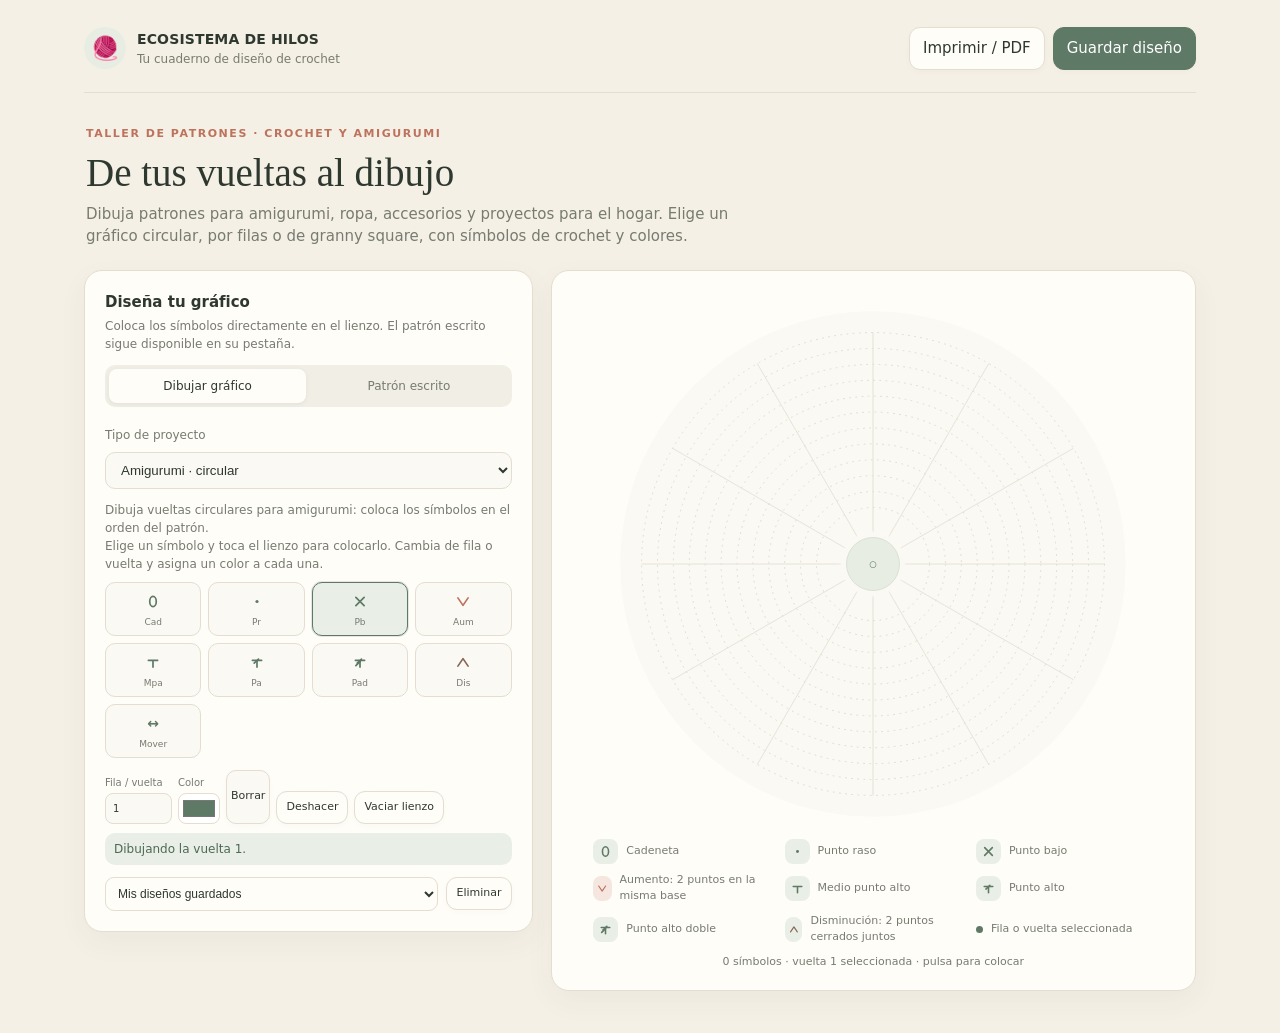
==== commit 8fc5250b: "Clarify row labels for clothing charts" ====
--- a/crochet/index.html
+++ b/crochet/index.html
@@ -25,7 +25,7 @@
 <div class="editor-tabs" role="tablist" aria-label="Modo de diseño"><button class="editor-tab" id="tab-draw" type="button" role="tab" aria-selected="true">Dibujar gráfico</button><button class="editor-tab" id="tab-write" type="button" role="tab" aria-selected="false">Patrón escrito</button></div>
 <label class="desc" for="project-type">Tipo de proyecto</label><select class="piece-select" id="project-type" aria-label="Tipo de proyecto"><option value="amigurumi">Amigurumi · circular</option><option value="ropa">Ropa y prendas · por filas</option><option value="accesorios">Accesorios · por filas</option><option value="hogar">Hogar y decoración · por filas</option><option value="granny">Granny square</option></select><p class="desc" id="shape-note">Pulsa una herramienta y colócala en el lienzo. Elige una vuelta y un color para organizar el gráfico.</p>
 <div id="draw-panel">
- <p class="desc draw-instructions">Elige un símbolo y toca el lienzo para colocarlo. Cambia de vuelta para dibujar cada vuelta con su color.</p>
+ <p class="desc draw-instructions">Elige un símbolo y toca el lienzo para colocarlo. Cambia de fila o vuelta y asigna un color a cada una.</p>
  <div class="stitch-palette" id="stitch-palette" aria-label="Símbolos de crochet">
   <button class="draw-tool" type="button" data-tool="chain" aria-label="Cadeneta" aria-pressed="false"><span class="symbol-glyph" data-symbol="chain"></span><small>Cad</small></button>
   <button class="draw-tool" type="button" data-tool="slip" aria-label="Punto raso" aria-pressed="false"><span class="symbol-glyph" data-symbol="slip"></span><small>Pr</small></button>
@@ -50,7 +50,7 @@
 <div class="saved-row"><select id="saved-designs" aria-label="Diseños guardados"><option value="">Mis diseños guardados</option></select><button class="button tiny" id="delete-design" type="button">Eliminar</button></div>
 </section>
 <section class="panel result" aria-label="Visualización del patrón">
-<div class="view" id="chart-view"><div class="chart-tools"><button class="chart-mode" id="mode-all" type="button" aria-pressed="true">Patrón completo</button><button class="chart-mode" id="mode-focus" type="button" aria-pressed="false">Ampliar vuelta seleccionada</button></div><div class="diagram-wrap"><div class="svg-holder"><svg id="chart-svg" viewBox="0 0 600 600" role="img" aria-label="Gráfico de crochet con vueltas concéntricas"></svg></div><div class="chart-legend"><div class="legend-item"><span class="legend-mark" data-symbol="chain"></span><span>Cadeneta</span></div><div class="legend-item"><span class="legend-mark" data-symbol="slip"></span><span>Punto raso</span></div><div class="legend-item"><span class="legend-mark" data-symbol="pb"></span><span>Punto bajo</span></div><div class="legend-item"><span class="legend-mark inc" data-symbol="inc"></span><span>Aumento: 2 puntos en la misma base</span></div><div class="legend-item"><span class="legend-mark" data-symbol="hdc"></span><span>Medio punto alto</span></div><div class="legend-item"><span class="legend-mark" data-symbol="dc"></span><span>Punto alto</span></div><div class="legend-item"><span class="legend-mark" data-symbol="tr"></span><span>Punto alto doble</span></div><div class="legend-item"><span class="legend-mark dec" data-symbol="dec"></span><span>Disminución: 2 puntos cerrados juntos</span></div><div class="legend-item"><span class="legend-dot on"></span><span>Vuelta seleccionada</span></div></div></div><p class="view-caption" id="chart-caption">Diagrama de todas las vueltas · pulsa una vuelta para resaltarla</p><p class="focus-note" id="focus-note" hidden></p></div>
+<div class="view" id="chart-view"><div class="chart-tools"><button class="chart-mode" id="mode-all" type="button" aria-pressed="true">Patrón completo</button><button class="chart-mode" id="mode-focus" type="button" aria-pressed="false">Ampliar vuelta seleccionada</button></div><div class="diagram-wrap"><div class="svg-holder"><svg id="chart-svg" viewBox="0 0 600 600" role="img" aria-label="Gráfico de crochet con vueltas concéntricas"></svg></div><div class="chart-legend"><div class="legend-item"><span class="legend-mark" data-symbol="chain"></span><span>Cadeneta</span></div><div class="legend-item"><span class="legend-mark" data-symbol="slip"></span><span>Punto raso</span></div><div class="legend-item"><span class="legend-mark" data-symbol="pb"></span><span>Punto bajo</span></div><div class="legend-item"><span class="legend-mark inc" data-symbol="inc"></span><span>Aumento: 2 puntos en la misma base</span></div><div class="legend-item"><span class="legend-mark" data-symbol="hdc"></span><span>Medio punto alto</span></div><div class="legend-item"><span class="legend-mark" data-symbol="dc"></span><span>Punto alto</span></div><div class="legend-item"><span class="legend-mark" data-symbol="tr"></span><span>Punto alto doble</span></div><div class="legend-item"><span class="legend-mark dec" data-symbol="dec"></span><span>Disminución: 2 puntos cerrados juntos</span></div><div class="legend-item"><span class="legend-dot on"></span><span>Fila o vuelta seleccionada</span></div></div></div><p class="view-caption" id="chart-caption">Diagrama de todas las vueltas · pulsa una vuelta para resaltarla</p><p class="focus-note" id="focus-note" hidden></p></div>
 <div class="round-section" id="round-section"><div class="round-heading"><h3 id="round-list-title">Vueltas del diseño</h3><span id="round-count">5 vueltas</span></div><p class="color-hint" id="round-color-hint">Pulsa el cuadrito para asignar un color de hilo a cada vuelta.</p><div class="round-list" id="round-list"></div><div class="symbol-key" aria-label="Leyenda de símbolos"><span class="symbol-chip"><b class="symbol-glyph">AM</b> anillo mágico</span><span class="symbol-chip"><b class="symbol-glyph" data-symbol="chain"></b> cadeneta</span><span class="symbol-chip"><b class="symbol-glyph" data-symbol="slip"></b> punto raso</span><span class="symbol-chip"><b class="symbol-glyph" data-symbol="pb"></b> punto bajo</span><span class="symbol-chip"><b class="symbol-glyph" data-symbol="inc"></b> aumento</span><span class="symbol-chip"><b class="symbol-glyph" data-symbol="hdc"></b> medio punto alto</span><span class="symbol-chip"><b class="symbol-glyph" data-symbol="dc"></b> punto alto</span><span class="symbol-chip"><b class="symbol-glyph" data-symbol="tr"></b> punto alto doble</span><span class="symbol-chip"><b class="symbol-glyph" data-symbol="dec"></b> disminución</span></div></div>
 </section>
 </main>
@@ -211,7 +211,7 @@
 function shapeForType(type){return type==='amigurumi'?'round':type==='granny'?'granny':'flat'}
 function projectTypeNote(type){return ({amigurumi:'Dibuja vueltas circulares para amigurumi: coloca los símbolos en el orden del patrón.',ropa:'Plantilla por filas para prendas: puedes dibujar delanteros, espaldas, mangas y cuellos con símbolos y colores.',accesorios:'Plantilla por filas para accesorios como bufandas, cuellos, gorros o bolsos.',hogar:'Plantilla por filas para mantas, fundas, cojines y otros proyectos de hogar.',granny:'Plantilla cuadrada para granny squares; coloca los símbolos alrededor de cada vuelta.'})[type]||''}
 function updatePieceLabels(type){const labels=type==='ropa'?['Delantero','Espalda','Manga','Cuello / borde']:type==='accesorios'?['Pieza principal','Otra pieza','Asa / cordón','Borde / detalle']:type==='hogar'?['Panel 1','Panel 2','Borde','Unión / detalle']:['Cabeza','Orejas (hacer 2)','Brazos (hacer 2)','Piernas (hacer 2)'];[...pieceSelect.options].forEach((option,index)=>option.textContent=labels[index])}
-function setProjectType(type){if(chartShape==='granny')grannyPatternText=input.value;else pieces[activePiece]=input.value;projectPieces[projectType]={...pieces};persistDrawing();projectType=type;manualStitches=(projectDrawings[type]||[]).map(x=>({...x}));persistDrawing();chartShape=shapeForType(type);lastShape=chartShape;pieces={...(projectPieces[type]||blankPieces)};projectPieces[type]={...pieces};pieceSelect.disabled=chartShape==='granny';$('project-type').value=type;updatePieceLabels(type);activePiece='cabeza';pieceSelect.value=activePiece;input.value=chartShape==='granny'?grannyPatternText:(pieces[activePiece]||'');$('piece-note').textContent=type==='amigurumi'?(pieceNotes[activePiece]||''):'Añade las instrucciones de esta parte o dibújala directamente en el lienzo.';$('chart-svg').setAttribute('aria-label',chartShape==='granny'?'Granny square con símbolos de crochet':chartShape==='flat'?'Gráfico de crochet por filas para prendas, accesorios y hogar':'Diagrama circular de crochet en vueltas concéntricas');$('shape-note').textContent=editorTab==='draw'?projectTypeNote(type):'El patrón escrito genera un gráfico de referencia y comprueba el recuento por fila o vuelta.';$('chart-caption').textContent=chartShape==='granny'?'Granny square · vueltas cuadradas con las esquinas destacadas':chartShape==='flat'?'Gráfico de crochet por filas':'Diagrama circular de todas las vueltas';selected=0;parsePattern()}
+function setProjectType(type){if(chartShape==='granny')grannyPatternText=input.value;else pieces[activePiece]=input.value;projectPieces[projectType]={...pieces};persistDrawing();projectType=type;manualStitches=(projectDrawings[type]||[]).map(x=>({...x}));persistDrawing();chartShape=shapeForType(type);lastShape=chartShape;pieces={...(projectPieces[type]||blankPieces)};projectPieces[type]={...pieces};pieceSelect.disabled=chartShape==='granny';$('project-type').value=type;updatePieceLabels(type);activePiece='cabeza';pieceSelect.value=activePiece;input.value=chartShape==='granny'?grannyPatternText:(pieces[activePiece]||'');$('piece-note').textContent=type==='amigurumi'?(pieceNotes[activePiece]||''):'Añade las instrucciones de esta parte o dibújala directamente en el lienzo.';$('chart-svg').setAttribute('aria-label',chartShape==='granny'?'Granny square con símbolos de crochet':chartShape==='flat'?'Gráfico de crochet por filas para prendas, accesorios y hogar':'Diagrama circular de crochet en vueltas concéntricas');$('shape-note').textContent=editorTab==='draw'?projectTypeNote(type):'El patrón escrito genera un gráfico de referencia y comprueba el recuento por fila o vuelta.';$('draw-status').textContent=`Dibujando la ${chartShape==='flat'?'fila':'vuelta'} ${Math.max(1,Number($('drawing-round').value)||1)}.`;$('chart-caption').textContent=chartShape==='granny'?'Granny square · vueltas cuadradas con las esquinas destacadas':chartShape==='flat'?'Gráfico de crochet por filas':'Diagrama circular de todas las vueltas';selected=0;parsePattern()}
 $('project-type').addEventListener('change',e=>setProjectType(e.target.value));$('mode-all').addEventListener('click',()=>{chartMode='all';render()});$('mode-focus').addEventListener('click',()=>{chartMode='focus';render()});$('draw-pattern').addEventListener('click',()=>{if(chartShape==='granny')grannyPatternText=input.value;else{pieces[activePiece]=input.value;projectPieces[projectType]={...pieces}}parsePattern()});input.addEventListener('input',()=>{if(chartShape==='granny')grannyPatternText=input.value;else{pieces[activePiece]=input.value;projectPieces[projectType]={...pieces}}parsePattern()});
  $('save-pattern').addEventListener('click',()=>{if(chartShape==='granny')grannyPatternText=input.value;else pieces[activePiece]=input.value;const name=window.prompt('¿Qué nombre le ponemos a este diseño?','Mi diseño de crochet');if(!name||!name.trim())return;const items=getSaved();projectPieces[projectType]={...pieces};items.unshift({name:name.trim(),pieces:{...pieces},piecesByType:{...projectPieces},grannyPatternText,colors:{...pieceColors},shape:chartShape,projectType,drawing:manualStitches.map(x=>({...x})),drawingsByType:{...projectDrawings},updated:new Date().toISOString()});localStorage.setItem(stateKey,JSON.stringify(items.slice(0,60)));localStorage.setItem(singleKey,JSON.stringify(pieces));populateSaved();$('saved-designs').value='0';$('status').innerHTML='<strong>Diseño guardado</strong> en este dispositivo.';$('status').classList.remove('error')});
 $('saved-designs').addEventListener('change',e=>{const item=getSaved()[Number(e.target.value)];if(item){projectType=item.projectType||(item.shape==='granny'?'granny':item.shape==='round'?'amigurumi':'ropa');projectPieces={...projectPieces,...(item.piecesByType||{})};if(item.pieces&&!item.piecesByType)projectPieces[projectType]={...item.pieces};if(!projectPieces[projectType])projectPieces[projectType]=projectType==='amigurumi'?{...samplePieces}:{...blankPieces};pieces={...projectPieces[projectType]};grannyPatternText=item.grannyPatternText||grannyTemplate;pieceColors=item.colors?{...item.colors}:{};projectDrawings={...projectDrawings,...(item.drawingsByType||{})};manualStitches=Array.isArray(item.drawingsByType?.[projectType])?item.drawingsByType[projectType].map(x=>({...x})):Array.isArray(item.drawing)?item.drawing.map(x=>({...x})):[];persistDrawing();chartShape=item.shape||shapeForType(projectType);lastShape=chartShape;$('project-type').value=projectType;updatePieceLabels(projectType);pieceSelect.disabled=chartShape==='granny';activePiece='cabeza';pieceSelect.value=activePiece;input.value=chartShape==='granny'?grannyPatternText:pieces[activePiece];$('piece-note').textContent=projectType==='amigurumi'?pieceNotes[activePiece]:'Añade las instrucciones de esta parte o dibújala directamente en el lienzo.';$('shape-note').textContent=editorTab==='draw'?projectTypeNote(projectType):'El patrón escrito genera un gráfico de referencia y comprueba el recuento por fila o vuelta.';$('chart-svg').setAttribute('aria-label',chartShape==='granny'?'Granny square con símbolos de crochet':chartShape==='flat'?'Gráfico de crochet por filas para prendas, accesorios y hogar':'Diagrama circular de crochet en vueltas concéntricas');selected=0;parsePattern()}});
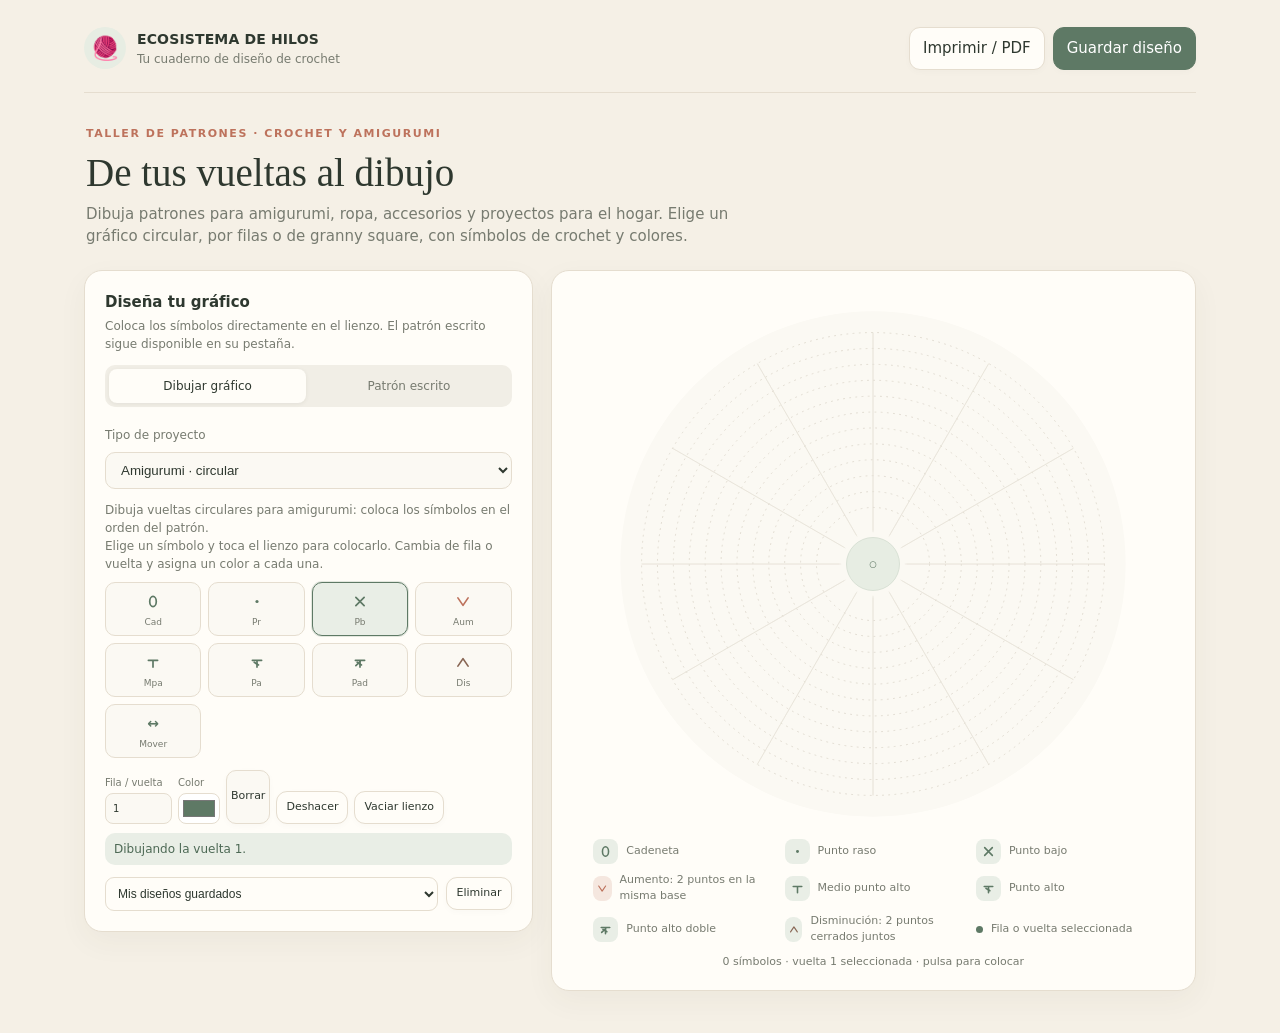
==== commit 32ab10dc: "Match punto alto chart symbol to crochet convention" ====
--- a/crochet/index.html
+++ b/crochet/index.html
@@ -115,7 +115,7 @@
  if(kind==='inc'){make('path',{d:`M ${-size*.42} ${-size*.3} L 0 ${size*.32} L ${size*.42} ${-size*.3}`,...base},g);return}
  if(kind==='dec'){make('path',{d:`M ${-size*.42} ${size*.3} L 0 ${-size*.32} L ${size*.42} ${size*.3}`,...base},g);return}
  make('path',{d:`M 0 ${size*.38} V ${-size*.18} M ${-size*.38} ${-size*.18} H ${size*.38}`,...base},g);
- if(kind==='dc'||kind==='tr'||kind==='dtr')make('path',{d:`M ${-size*.23} ${size*.05} L ${size*.12} ${-size*.28}`,...base},g);
+ if(kind==='dc'||kind==='tr'||kind==='dtr')make('path',{d:`M ${-size*.23} ${-size*.02} L ${size*.12} ${size*.2}`,...base},g);
  if(kind==='tr'||kind==='dtr')make('path',{d:`M ${-size*.34} ${size*.26} L ${size*.01} ${-size*.07}`,...base},g);
  if(kind==='dtr')make('path',{d:`M ${-size*.39} ${size*.4} L ${-size*.04} ${size*.07}`,...base},g);
 }
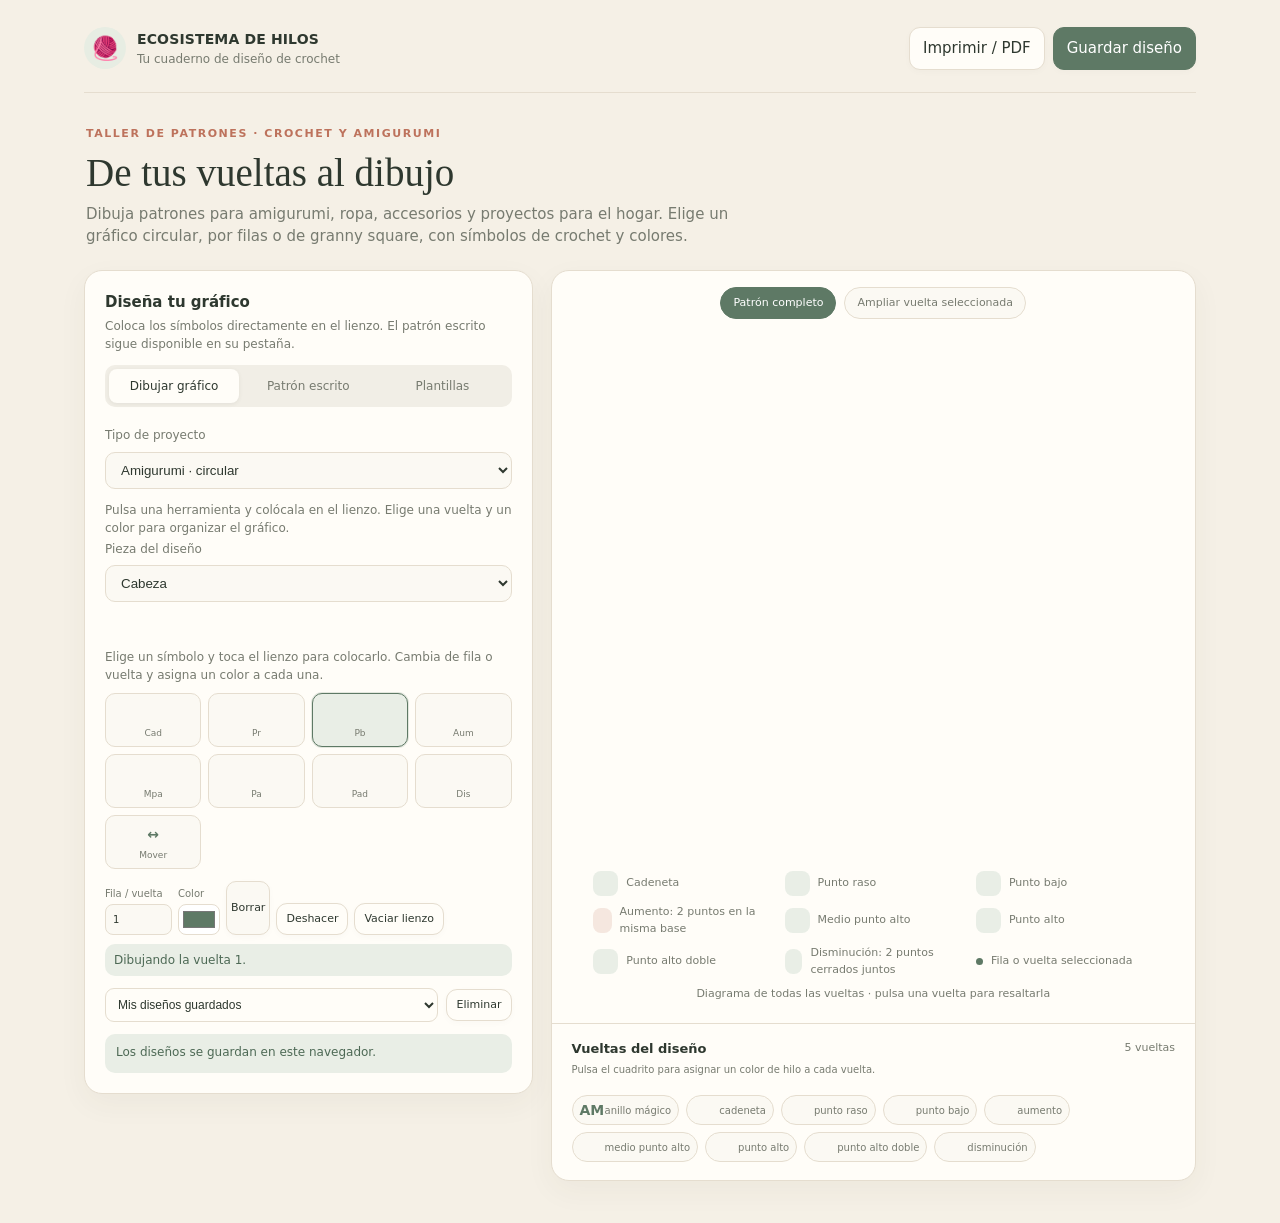
==== commit 37c125dc: "Add crochet templates and garment piece support" ====
--- a/crochet/index.html
+++ b/crochet/index.html
@@ -9,12 +9,12 @@
 <link rel="icon" href="./icon.svg" type="image/svg+xml">
 <title>Diseñador de patrones · Ecosistema de Hilos</title>
 <style>
-:root{color-scheme:light;--paper:#f5f0e6;--card:#fffdf8;--ink:#2e382f;--muted:#777b70;--line:#e5ddcf;--green:#5e7965;--green-pale:#e9eee6;--terra:#bd725c;--terra-pale:#f5e7df;--yellow:#e7bd70;--shadow:0 10px 30px #453c2d0c}*{box-sizing:border-box}body{margin:0;background:var(--paper);color:var(--ink);font:15px/1.5 system-ui,-apple-system,BlinkMacSystemFont,"Segoe UI",sans-serif}button,textarea,input{font:inherit}button{cursor:pointer}.shell{max-width:1180px;margin:auto;padding:20px clamp(14px,3vw,34px) 42px}.topbar{display:flex;align-items:center;justify-content:space-between;gap:14px;padding:7px 0 22px;border-bottom:1px solid var(--line)}.brand{display:flex;align-items:center;gap:11px}.yarn{width:42px;height:42px;border-radius:50%;display:grid;place-items:center;background:#e7ede3;font-size:23px}.brand strong{display:block;font-size:14px;letter-spacing:.01em}.brand small{display:block;color:var(--muted);font-size:12px}.top-actions{display:flex;gap:8px;flex-wrap:wrap}.button{border:1px solid var(--line);border-radius:11px;padding:9px 13px;background:var(--card);color:var(--ink);box-shadow:0 2px 7px #302d2706}.button:hover{border-color:#aebcae}.button.primary{background:var(--green);border-color:var(--green);color:white}.button.subtle{background:transparent;box-shadow:none}.intro{padding:28px 2px 22px}.eyebrow{font-size:11px;text-transform:uppercase;letter-spacing:.14em;color:var(--terra);font-weight:700}.intro h1{font-family:Georgia,serif;font-weight:500;font-size:clamp(27px,4vw,39px);line-height:1.12;margin:8px 0}.intro p{margin:0;color:var(--muted);max-width:660px}.workspace{display:grid;grid-template-columns:minmax(285px,.82fr) minmax(410px,1.18fr);gap:18px;align-items:start}.panel{background:var(--card);border:1px solid var(--line);border-radius:18px;box-shadow:var(--shadow);padding:20px;min-width:0}.panel-title{display:flex;align-items:flex-start;justify-content:space-between;gap:12px;margin-bottom:12px}.panel h2{font-size:15px;margin:0;font-weight:650}.panel .desc{font-size:12px;color:var(--muted);margin:4px 0 0}.textarea{width:100%;min-height:297px;resize:vertical;border:1px solid var(--line);border-radius:12px;padding:14px;background:#fbf9f3;color:var(--ink);font:13px/1.85 ui-monospace,SFMono-Regular,Menlo,Consolas,monospace;outline:none}.textarea:focus{border-color:var(--green);box-shadow:0 0 0 3px #5e79651c}.piece-select{width:100%;margin:6px 0 8px;padding:9px 11px;border:1px solid var(--line);border-radius:10px;background:#fbf9f3;color:var(--ink)}#piece-note{min-height:28px;margin:2px 0 8px}.editor-controls{display:flex;justify-content:space-between;align-items:center;gap:10px;margin-top:11px;flex-wrap:wrap}.hint{font-size:11px;color:var(--muted)}.status{min-height:39px;margin-top:12px;padding:9px 11px;border-radius:10px;background:var(--green-pale);color:#4d6955;font-size:12px}.status.error{background:var(--terra-pale);color:#934e3b}.status strong{font-weight:700}.saved-row{display:flex;align-items:center;gap:8px;margin-top:12px}.saved-row select{min-width:0;flex:1;border:1px solid var(--line);background:var(--card);color:var(--ink);border-radius:9px;padding:8px;font-size:12px}.tiny{font-size:11px;padding:7px 9px}.result{padding:0;overflow:hidden}.result-head{display:flex;align-items:center;justify-content:space-between;gap:12px;padding:18px 20px 14px;border-bottom:1px solid var(--line)}.result-head h2{margin:0;font-size:15px}.result-head p{margin:4px 0 0;font-size:12px;color:var(--muted)}.tabs{display:flex;gap:4px;padding:4px;background:#f1eee6;border-radius:10px;flex:none}.tab{border:0;border-radius:8px;background:transparent;padding:7px 10px;color:var(--muted);font-size:12px}.tab[aria-selected="true"]{background:var(--card);color:var(--ink);box-shadow:0 1px 4px #403c3214}.view{padding:16px 20px 20px}.diagram-wrap{display:grid;grid-template-columns:minmax(0,1fr);gap:10px;align-items:center}.svg-holder{width:100%;max-width:530px;margin:auto;aspect-ratio:1;position:relative}.svg-holder svg{display:block;width:100%;height:100%}.chart-bg{fill:#fbf9f3}.chart-guide{fill:none;stroke:#ded8cc;stroke-width:1;stroke-dasharray:2 5}.chart-ray{stroke:#e9e4da;stroke-width:.8}.stitch{font-family:Arial,sans-serif;font-weight:700;fill:var(--green);text-anchor:middle;dominant-baseline:central}.stitch.inc{fill:var(--terra)}.stitch.dec{fill:#896755}.stitch.old{opacity:.56}.stitch.selected{filter:drop-shadow(0 1px 2px #352e2055)}.hub{fill:#e7ede3;stroke:#d5dfd2;stroke-width:1}.hub-text{font:10px system-ui,sans-serif;fill:#56705c;text-anchor:middle;dominant-baseline:central}.chart-legend{display:grid;grid-template-columns:repeat(3,minmax(0,1fr));gap:8px 14px;align-content:center;width:100%;max-width:560px;margin:0 auto}.legend-item{display:flex;align-items:center;gap:8px;font-size:11px;color:var(--muted)}.legend-mark{width:25px;height:25px;border-radius:8px;background:var(--green-pale);color:var(--green);display:grid;place-items:center;font-size:15px;font-weight:700}.legend-mark.inc{background:var(--terra-pale);color:var(--terra)}.legend-dot{width:7px;height:7px;border-radius:50%;background:#d8d0c2}.legend-dot.on{background:var(--green)}.view-caption{margin:8px 0 0;color:var(--muted);font-size:11px;text-align:center}.round-section{border-top:1px solid var(--line);padding:15px 20px 18px}.round-heading{display:flex;align-items:center;justify-content:space-between;gap:10px;margin-bottom:4px}.color-hint{font-size:10px;color:var(--muted);margin:0 0 8px}.symbol-key{display:flex;gap:7px;flex-wrap:wrap;margin:10px 0 0}.symbol-chip{display:inline-flex;align-items:center;gap:5px;padding:4px 7px;border:1px solid var(--line);border-radius:999px;background:#fbf9f3;font-size:10px;color:var(--muted)}.symbol-glyph{font-weight:800;color:var(--green);font-size:14px;display:inline-grid;place-items:center;width:20px;height:20px}.symbol-svg{display:block;width:100%;height:100%}.editor-tabs{display:grid;grid-template-columns:1fr 1fr;gap:4px;padding:4px;margin:0 0 16px;background:#f1eee6;border-radius:10px}.editor-tab{border:0;border-radius:8px;background:transparent;padding:8px 9px;color:var(--muted);font-size:12px}.editor-tab[aria-selected="true"]{background:var(--card);color:var(--ink);box-shadow:0 1px 4px #403c3214}.draw-instructions{margin:0 0 9px!important}.stitch-palette{display:grid;grid-template-columns:repeat(4,minmax(0,1fr));gap:7px;margin:8px 0 12px}.draw-tool{min-height:54px;border:1px solid var(--line);border-radius:10px;background:#fbf9f3;color:var(--ink);display:flex;flex-direction:column;align-items:center;justify-content:center;gap:1px;padding:4px}.draw-tool .symbol-glyph{width:28px;height:27px}.draw-tool small{font-size:9px;color:var(--muted)}.draw-tool[aria-pressed="true"],.draw-tool.selected{border-color:var(--green);background:var(--green-pale);box-shadow:0 0 0 1px #5e79652c}.draw-options{display:flex;align-items:end;gap:6px;flex-wrap:wrap}.draw-options label{display:grid;gap:3px;font-size:10px;color:var(--muted)}.draw-options input[type=number]{width:67px;height:31px;border:1px solid var(--line);border-radius:8px;padding:4px 7px;background:#fbf9f3;color:var(--ink)}.draw-options input[type=color]{width:42px;height:31px;padding:2px;border:1px solid var(--line);border-radius:8px;background:#fff}.draw-status{min-height:30px;padding:7px 9px;margin-top:9px}.drawn-stitch{cursor:pointer;pointer-events:all}.drawn-stitch:hover{filter:drop-shadow(0 1px 3px #302d2766)}#chart-svg.drawing-canvas{cursor:crosshair;touch-action:manipulation}#chart-svg.drawing-canvas.erase-mode{cursor:cell}#round-section[hidden]{display:none}
+:root{color-scheme:light;--paper:#f5f0e6;--card:#fffdf8;--ink:#2e382f;--muted:#777b70;--line:#e5ddcf;--green:#5e7965;--green-pale:#e9eee6;--terra:#bd725c;--terra-pale:#f5e7df;--yellow:#e7bd70;--shadow:0 10px 30px #453c2d0c}*{box-sizing:border-box}body{margin:0;background:var(--paper);color:var(--ink);font:15px/1.5 system-ui,-apple-system,BlinkMacSystemFont,"Segoe UI",sans-serif}button,textarea,input{font:inherit}button{cursor:pointer}.shell{max-width:1180px;margin:auto;padding:20px clamp(14px,3vw,34px) 42px}.topbar{display:flex;align-items:center;justify-content:space-between;gap:14px;padding:7px 0 22px;border-bottom:1px solid var(--line)}.brand{display:flex;align-items:center;gap:11px}.yarn{width:42px;height:42px;border-radius:50%;display:grid;place-items:center;background:#e7ede3;font-size:23px}.brand strong{display:block;font-size:14px;letter-spacing:.01em}.brand small{display:block;color:var(--muted);font-size:12px}.top-actions{display:flex;gap:8px;flex-wrap:wrap}.button{border:1px solid var(--line);border-radius:11px;padding:9px 13px;background:var(--card);color:var(--ink);box-shadow:0 2px 7px #302d2706}.button:hover{border-color:#aebcae}.button.primary{background:var(--green);border-color:var(--green);color:white}.button.subtle{background:transparent;box-shadow:none}.intro{padding:28px 2px 22px}.eyebrow{font-size:11px;text-transform:uppercase;letter-spacing:.14em;color:var(--terra);font-weight:700}.intro h1{font-family:Georgia,serif;font-weight:500;font-size:clamp(27px,4vw,39px);line-height:1.12;margin:8px 0}.intro p{margin:0;color:var(--muted);max-width:660px}.workspace{display:grid;grid-template-columns:minmax(285px,.82fr) minmax(410px,1.18fr);gap:18px;align-items:start}.panel{background:var(--card);border:1px solid var(--line);border-radius:18px;box-shadow:var(--shadow);padding:20px;min-width:0}.panel-title{display:flex;align-items:flex-start;justify-content:space-between;gap:12px;margin-bottom:12px}.panel h2{font-size:15px;margin:0;font-weight:650}.panel .desc{font-size:12px;color:var(--muted);margin:4px 0 0}.textarea{width:100%;min-height:297px;resize:vertical;border:1px solid var(--line);border-radius:12px;padding:14px;background:#fbf9f3;color:var(--ink);font:13px/1.85 ui-monospace,SFMono-Regular,Menlo,Consolas,monospace;outline:none}.textarea:focus{border-color:var(--green);box-shadow:0 0 0 3px #5e79651c}.piece-select{width:100%;margin:6px 0 8px;padding:9px 11px;border:1px solid var(--line);border-radius:10px;background:#fbf9f3;color:var(--ink)}#piece-note{min-height:28px;margin:2px 0 8px}.editor-controls{display:flex;justify-content:space-between;align-items:center;gap:10px;margin-top:11px;flex-wrap:wrap}.hint{font-size:11px;color:var(--muted)}.status{min-height:39px;margin-top:12px;padding:9px 11px;border-radius:10px;background:var(--green-pale);color:#4d6955;font-size:12px}.status.error{background:var(--terra-pale);color:#934e3b}.status strong{font-weight:700}.saved-row{display:flex;align-items:center;gap:8px;margin-top:12px}.saved-row select{min-width:0;flex:1;border:1px solid var(--line);background:var(--card);color:var(--ink);border-radius:9px;padding:8px;font-size:12px}.tiny{font-size:11px;padding:7px 9px}.result{padding:0;overflow:hidden}.result-head{display:flex;align-items:center;justify-content:space-between;gap:12px;padding:18px 20px 14px;border-bottom:1px solid var(--line)}.result-head h2{margin:0;font-size:15px}.result-head p{margin:4px 0 0;font-size:12px;color:var(--muted)}.tabs{display:flex;gap:4px;padding:4px;background:#f1eee6;border-radius:10px;flex:none}.tab{border:0;border-radius:8px;background:transparent;padding:7px 10px;color:var(--muted);font-size:12px}.tab[aria-selected="true"]{background:var(--card);color:var(--ink);box-shadow:0 1px 4px #403c3214}.view{padding:16px 20px 20px}.diagram-wrap{display:grid;grid-template-columns:minmax(0,1fr);gap:10px;align-items:center}.svg-holder{width:100%;max-width:530px;margin:auto;aspect-ratio:1;position:relative}.svg-holder svg{display:block;width:100%;height:100%}.chart-bg{fill:#fbf9f3}.chart-guide{fill:none;stroke:#ded8cc;stroke-width:1;stroke-dasharray:2 5}.chart-ray{stroke:#e9e4da;stroke-width:.8}.stitch{font-family:Arial,sans-serif;font-weight:700;fill:var(--green);text-anchor:middle;dominant-baseline:central}.stitch.inc{fill:var(--terra)}.stitch.dec{fill:#896755}.stitch.old{opacity:.56}.stitch.selected{filter:drop-shadow(0 1px 2px #352e2055)}.hub{fill:#e7ede3;stroke:#d5dfd2;stroke-width:1}.hub-text{font:10px system-ui,sans-serif;fill:#56705c;text-anchor:middle;dominant-baseline:central}.chart-legend{display:grid;grid-template-columns:repeat(3,minmax(0,1fr));gap:8px 14px;align-content:center;width:100%;max-width:560px;margin:0 auto}.legend-item{display:flex;align-items:center;gap:8px;font-size:11px;color:var(--muted)}.legend-mark{width:25px;height:25px;border-radius:8px;background:var(--green-pale);color:var(--green);display:grid;place-items:center;font-size:15px;font-weight:700}.legend-mark.inc{background:var(--terra-pale);color:var(--terra)}.legend-dot{width:7px;height:7px;border-radius:50%;background:#d8d0c2}.legend-dot.on{background:var(--green)}.view-caption{margin:8px 0 0;color:var(--muted);font-size:11px;text-align:center}.round-section{border-top:1px solid var(--line);padding:15px 20px 18px}.round-heading{display:flex;align-items:center;justify-content:space-between;gap:10px;margin-bottom:4px}.color-hint{font-size:10px;color:var(--muted);margin:0 0 8px}.symbol-key{display:flex;gap:7px;flex-wrap:wrap;margin:10px 0 0}.symbol-chip{display:inline-flex;align-items:center;gap:5px;padding:4px 7px;border:1px solid var(--line);border-radius:999px;background:#fbf9f3;font-size:10px;color:var(--muted)}.symbol-glyph{font-weight:800;color:var(--green);font-size:14px;display:inline-grid;place-items:center;width:20px;height:20px}.symbol-svg{display:block;width:100%;height:100%}.editor-tabs{display:grid;grid-template-columns:repeat(3,minmax(0,1fr));gap:4px;padding:4px;margin:0 0 16px;background:#f1eee6;border-radius:10px}.editor-tab{border:0;border-radius:8px;background:transparent;padding:8px 9px;color:var(--muted);font-size:12px}.editor-tab[aria-selected="true"]{background:var(--card);color:var(--ink);box-shadow:0 1px 4px #403c3214}.draw-instructions{margin:0 0 9px!important}.stitch-palette{display:grid;grid-template-columns:repeat(4,minmax(0,1fr));gap:7px;margin:8px 0 12px}.draw-tool{min-height:54px;border:1px solid var(--line);border-radius:10px;background:#fbf9f3;color:var(--ink);display:flex;flex-direction:column;align-items:center;justify-content:center;gap:1px;padding:4px}.draw-tool .symbol-glyph{width:28px;height:27px}.draw-tool small{font-size:9px;color:var(--muted)}.draw-tool[aria-pressed="true"],.draw-tool.selected{border-color:var(--green);background:var(--green-pale);box-shadow:0 0 0 1px #5e79652c}.draw-options{display:flex;align-items:end;gap:6px;flex-wrap:wrap}.draw-options label{display:grid;gap:3px;font-size:10px;color:var(--muted)}.draw-options input[type=number]{width:67px;height:31px;border:1px solid var(--line);border-radius:8px;padding:4px 7px;background:#fbf9f3;color:var(--ink)}.draw-options input[type=color]{width:42px;height:31px;padding:2px;border:1px solid var(--line);border-radius:8px;background:#fff}.draw-status{min-height:30px;padding:7px 9px;margin-top:9px}.drawn-stitch{cursor:pointer;pointer-events:all}.drawn-stitch:hover{filter:drop-shadow(0 1px 3px #302d2766)}#chart-svg.drawing-canvas{cursor:crosshair;touch-action:manipulation}#chart-svg.drawing-canvas.erase-mode{cursor:cell}#round-section[hidden]{display:none}
 .chart-tools{display:flex;justify-content:center;gap:8px;flex-wrap:wrap;margin:0 0 12px}.chart-mode{border:1px solid var(--line);border-radius:999px;background:#fbf9f3;padding:7px 12px;color:var(--muted);font-size:11px}.chart-mode[aria-pressed="true"]{background:var(--green);border-color:var(--green);color:white}.focus-note{margin:8px auto 0;max-width:650px;padding:10px 12px;border-radius:10px;background:#f7f4ed;color:var(--ink);font-size:12px;text-align:center}.focus-note strong{color:var(--green)}.round-heading h3{font-size:13px;margin:0}.round-heading span{font-size:11px;color:var(--muted)}.round-list{display:grid;gap:4px;max-height:208px;overflow:auto}.round-row{display:grid;grid-template-columns:minmax(0,1fr) 38px;gap:5px;align-items:center;border:1px solid transparent;border-radius:10px;padding:4px 6px;color:var(--ink)}.round-row:hover{background:#f8f5ed}.round-action{width:100%;display:grid;grid-template-columns:32px minmax(0,1fr) auto;gap:9px;align-items:center;text-align:left;border:1px solid transparent;border-radius:8px;padding:5px 3px;background:transparent;color:var(--ink)}.round-action[aria-pressed="true"]{background:var(--green-pale);border-color:#dce5d9}.round-n{font-size:11px;color:var(--muted);font-variant-numeric:tabular-nums}.round-instruction{font-size:12px;overflow:hidden;text-overflow:ellipsis;white-space:nowrap}.round-total{font-size:11px;color:var(--muted);white-space:nowrap}.round-total b{color:var(--ink);font-weight:650}.round-color{width:32px;height:28px;padding:2px;border:1px solid var(--line);border-radius:8px;background:#fff;cursor:pointer}.round-error{font-size:10px;color:var(--terra);grid-column:1/3;margin:0 0 3px 39px}.empty{padding:24px;text-align:center;color:var(--muted);font-size:12px}.footnote{display:flex;gap:7px;align-items:flex-start;margin-top:15px;padding:10px 12px;border-radius:10px;background:#f7f4ed;font-size:11px;color:var(--muted)}.footnote .spark{color:var(--terra)}.install{display:none}.print-only{display:none}
 @media(max-width:860px){.workspace{grid-template-columns:1fr}.editor-panel{order:1}.result{order:2}.textarea{min-height:230px}.diagram-wrap{grid-template-columns:minmax(0,1fr) 145px}.panel{padding:17px}}
 @media(max-width:520px){.shell{padding:12px 12px 28px}.topbar{align-items:flex-start;padding-bottom:15px}.brand{gap:8px}.yarn{width:36px;height:36px;font-size:19px}.brand strong{font-size:12px}.brand small{font-size:10px}.top-actions{gap:5px}.button{padding:8px 10px;font-size:12px}.intro{padding:22px 2px 16px}.intro h1{font-size:29px}.workspace{gap:12px}.result-head{align-items:flex-start;flex-direction:column;padding:16px}.tabs{width:100%}.tab{flex:1}.view{padding:12px 12px 16px}.diagram-wrap{grid-template-columns:1fr}.svg-holder{max-width:370px}.chart-legend{grid-template-columns:1fr 1fr;max-width:370px;margin:2px auto 0}.round-section{padding:13px 13px 15px}.panel{padding:15px}.textarea{min-height:210px}.saved-row{flex-wrap:wrap}.saved-row select{flex-basis:100%}}
 @media print{body{background:#fff}.shell{max-width:none;padding:0}.topbar,.intro,.editor-panel,.tabs,.top-actions,.footnote{display:none!important}.workspace{display:block}.result{box-shadow:none;border:0}.result-head{border:0;padding:4px 0}.view{padding:0}.diagram-wrap{grid-template-columns:1fr 140px}.svg-holder{max-width:460px}.round-section{display:block}.round-row{padding:4px}.print-only{display:block}}
-</style>
+.save-dialog{width:min(420px,calc(100% - 28px));border:1px solid var(--line);border-radius:16px;padding:22px;background:var(--card);color:var(--ink);box-shadow:0 18px 60px #25231f44}.save-dialog::backdrop{background:#24231f66}.save-dialog h2{margin:0 0 6px;font-size:19px}.save-dialog p{margin:0 0 14px;color:var(--muted);font-size:13px}.save-dialog label{display:grid;gap:5px;font-size:12px}.save-dialog input{height:42px;border:1px solid var(--line);border-radius:9px;padding:8px 10px;background:#fbf9f3;color:var(--ink)}.save-dialog-actions{display:flex;justify-content:flex-end;gap:8px;margin-top:16px}.save-note{font-size:11px;color:var(--muted);margin:4px 0 0}.template-list{display:grid;gap:9px;margin:12px 0}.template-card{border:1px solid var(--line);border-radius:12px;background:#fbf9f3;padding:12px}.template-card strong{display:block;font-size:13px}.template-card small{display:block;color:var(--muted);font-size:10px;margin-top:2px}.template-actions{display:flex;gap:7px;flex-wrap:wrap;margin-top:9px}.template-actions .button{font-size:11px;padding:7px 9px}.template-empty{padding:18px 12px;text-align:center;border:1px dashed var(--line);border-radius:12px;color:var(--muted);font-size:12px}</style>
 </head>
 <body>
 <div class="shell">
@@ -22,8 +22,9 @@
 <section class="intro"><span class="eyebrow">Taller de patrones · crochet y amigurumi</span><h1>De tus vueltas al dibujo</h1><p>Dibuja patrones para amigurumi, ropa, accesorios y proyectos para el hogar. Elige un gráfico circular, por filas o de granny square, con símbolos de crochet y colores.</p></section>
 <main class="workspace">
 <section class="panel editor-panel"><div class="panel-title"><div><h2>Diseña tu gráfico</h2><p class="desc">Coloca los símbolos directamente en el lienzo. El patrón escrito sigue disponible en su pestaña.</p></div></div>
-<div class="editor-tabs" role="tablist" aria-label="Modo de diseño"><button class="editor-tab" id="tab-draw" type="button" role="tab" aria-selected="true">Dibujar gráfico</button><button class="editor-tab" id="tab-write" type="button" role="tab" aria-selected="false">Patrón escrito</button></div>
-<label class="desc" for="project-type">Tipo de proyecto</label><select class="piece-select" id="project-type" aria-label="Tipo de proyecto"><option value="amigurumi">Amigurumi · circular</option><option value="ropa">Ropa y prendas · por filas</option><option value="accesorios">Accesorios · por filas</option><option value="hogar">Hogar y decoración · por filas</option><option value="granny">Granny square</option></select><p class="desc" id="shape-note">Pulsa una herramienta y colócala en el lienzo. Elige una vuelta y un color para organizar el gráfico.</p>
+<div class="editor-tabs" role="tablist" aria-label="Modo de diseño"><button class="editor-tab" id="tab-draw" type="button" role="tab" aria-selected="true">Dibujar gráfico</button><button class="editor-tab" id="tab-write" type="button" role="tab" aria-selected="false">Patrón escrito</button><button class="editor-tab" id="tab-templates" type="button" role="tab" aria-selected="false">Plantillas</button></div>
+<div id="project-controls"><label class="desc" for="project-type">Tipo de proyecto</label><select class="piece-select" id="project-type" aria-label="Tipo de proyecto"><option value="amigurumi">Amigurumi · circular</option><option value="ropa">Ropa y prendas · por filas</option><option value="accesorios">Accesorios · por filas</option><option value="hogar">Hogar y decoración · por filas</option><option value="granny">Granny square</option></select><div id="garment-controls" hidden><label class="desc" for="garment-type">Tipo de prenda</label><select class="piece-select" id="garment-type" aria-label="Tipo de prenda"><option value="top">Prenda superior</option><option value="pants">Pantalón</option></select></div><p class="desc" id="shape-note">Pulsa una herramienta y colócala en el lienzo. Elige una vuelta y un color para organizar el gráfico.</p></div>
+<div id="piece-controls"><label class="desc" for="piece-select">Pieza del diseño</label><select class="piece-select" id="piece-select" aria-label="Pieza del patrón"><option value="cabeza">Cabeza</option><option value="orejas">Orejas (hacer 2)</option><option value="brazos">Brazos (hacer 2)</option><option value="piernas">Piernas (hacer 2)</option></select><p class="desc" id="piece-note"></p></div>
 <div id="draw-panel">
  <p class="desc draw-instructions">Elige un símbolo y toca el lienzo para colocarlo. Cambia de fila o vuelta y asigna un color a cada una.</p>
  <div class="stitch-palette" id="stitch-palette" aria-label="Símbolos de crochet">
@@ -41,13 +42,13 @@
  <div class="status draw-status" id="draw-status" role="status" aria-live="polite">Dibujando la vuelta 1.</div>
 </div>
 <div id="write-panel" hidden>
- <label class="desc" for="piece-select">Pieza del diseño</label><select class="piece-select" id="piece-select" aria-label="Pieza del patrón"><option value="cabeza">Cabeza</option><option value="orejas">Orejas (hacer 2)</option><option value="brazos">Brazos (hacer 2)</option><option value="piernas">Piernas (hacer 2)</option></select><p class="desc" id="piece-note"></p>
  <textarea class="textarea" id="pattern-input" aria-label="Instrucciones del patrón" spellcheck="false"></textarea>
  <div class="editor-controls"><span class="hint">También reconoce abreviaturas: pb, pa, mpa, cad, aum, dec y sus equivalentes en inglés.</span><button class="button primary" id="draw-pattern" type="button">Actualizar dibujo</button></div>
  <div class="status" id="status" role="status" aria-live="polite">Preparando el patrón…</div>
  <div class="footnote"><span class="spark">✦</span><span>El texto genera un gráfico de referencia y comprueba el recuento de puntos.</span></div>
 </div>
-<div class="saved-row"><select id="saved-designs" aria-label="Diseños guardados"><option value="">Mis diseños guardados</option></select><button class="button tiny" id="delete-design" type="button">Eliminar</button></div>
+<div id="templates-panel" hidden><p class="desc">Tus patrones guardados aparecen aquí. Pulsa para volver a abrir el texto o el gráfico.</p><div id="template-list" class="template-list"></div></div>
+<div class="saved-row"><select id="saved-designs" aria-label="Diseños guardados"><option value="">Mis diseños guardados</option></select><button class="button tiny" id="delete-design" type="button">Eliminar</button></div><div class="status" id="save-status" role="status" aria-live="polite">Los diseños se guardan en este navegador.</div><dialog class="save-dialog" id="save-dialog"><form id="save-form"><h2>Guardar diseño</h2><p>Elige un nombre para encontrarlo después en «Mis diseños guardados».</p><label for="save-name">Nombre del diseño<input id="save-name" maxlength="80" required value="Mi diseño de crochet"></label><p class="save-note">Se guarda en este navegador y dispositivo.</p><div class="save-dialog-actions"><button class="button" id="cancel-save" type="button">Cancelar</button><button class="button primary" type="submit">Guardar patrón</button></div></form></dialog>
 </section>
 <section class="panel result" aria-label="Visualización del patrón">
 <div class="view" id="chart-view"><div class="chart-tools"><button class="chart-mode" id="mode-all" type="button" aria-pressed="true">Patrón completo</button><button class="chart-mode" id="mode-focus" type="button" aria-pressed="false">Ampliar vuelta seleccionada</button></div><div class="diagram-wrap"><div class="svg-holder"><svg id="chart-svg" viewBox="0 0 600 600" role="img" aria-label="Gráfico de crochet con vueltas concéntricas"></svg></div><div class="chart-legend"><div class="legend-item"><span class="legend-mark" data-symbol="chain"></span><span>Cadeneta</span></div><div class="legend-item"><span class="legend-mark" data-symbol="slip"></span><span>Punto raso</span></div><div class="legend-item"><span class="legend-mark" data-symbol="pb"></span><span>Punto bajo</span></div><div class="legend-item"><span class="legend-mark inc" data-symbol="inc"></span><span>Aumento: 2 puntos en la misma base</span></div><div class="legend-item"><span class="legend-mark" data-symbol="hdc"></span><span>Medio punto alto</span></div><div class="legend-item"><span class="legend-mark" data-symbol="dc"></span><span>Punto alto</span></div><div class="legend-item"><span class="legend-mark" data-symbol="tr"></span><span>Punto alto doble</span></div><div class="legend-item"><span class="legend-mark dec" data-symbol="dec"></span><span>Disminución: 2 puntos cerrados juntos</span></div><div class="legend-item"><span class="legend-dot on"></span><span>Fila o vuelta seleccionada</span></div></div></div><p class="view-caption" id="chart-caption">Diagrama de todas las vueltas · pulsa una vuelta para resaltarla</p><p class="focus-note" id="focus-note" hidden></p></div>
@@ -57,22 +58,11 @@
 </div>
 <script>
 (()=>{
-const samplePieces={
- cabeza:`V1. Anillo mágico, 6 pb
-V2. 6 aumentos
-V3. (*1 pb + 1 aumento*) × 6
-V4. (*2 pb + 1 aumento*) × 6
-V5. 24 pb
-V6. 24 pb
-V7. (*2 pb + 1 disminución*) × 6
-V8. (*1 pb + 1 disminución*) × 6
-V9. 6 disminuciones`,
- orejas:'',brazos:'',piernas:''};
-const pieceNotes={cabeza:'Patrón de ejemplo para una bola básica de crochet.',orejas:'Añade aquí las instrucciones de otra pieza.',brazos:'Añade aquí las instrucciones de otra pieza.',piernas:'Añade aquí las instrucciones de otra pieza.'};
+const samplePieces={\n cabeza:`V1. Anillo mágico, 6 pb\\nV2. 6 aumentos\\nV3. (*1 pb + 1 aumento*) × 6\\nV4. 18 pb`,\n orejas:'', brazos:'', piernas:''};\nconst pieceNotes={cabeza:'Ejemplo circular básico. Cambia el patrón y los puntos para crear tu propio diseño.',orejas:'Añade las instrucciones de esta pieza.',brazos:'Añade las instrucciones de esta pieza.',piernas:'Añade las instrucciones de esta pieza.'};
 const grannyTemplate='V1. Anillo mágico, (*3 pa + 2 cad*) × 4\nV2. (*3 pa + 2 cad + 3 pa + 1 cad*) × 4\nV3. (*3 pa + 1 cad*) × 4';
 const $=id=>document.getElementById(id), input=$('pattern-input'), pieceSelect=$('piece-select'), stateKey='hilos-patterns-v2', singleKey='hilos-current-pattern-v2';
 const blankPieces={cabeza:'',orejas:'',brazos:'',piernas:''};
-let rounds=[], selected=0, chartMode='all', chartShape='round', lastShape='round', projectType='amigurumi', grannyPatternText=grannyTemplate, deferredInstall=null, activePiece='cabeza', pieces={...samplePieces}, projectPieces={amigurumi:{...samplePieces},ropa:{...blankPieces},accesorios:{...blankPieces},hogar:{...blankPieces}}, projectDrawings={amigurumi:[],ropa:[],accesorios:[],hogar:[],granny:[]}, pieceColors={}, roundColors=[], editorTab='draw', drawTool='pb', manualStitches=[], selectedDrawingIndex=-1;
+let rounds=[], selected=0, chartMode='all', chartShape='round', lastShape='round', projectType='amigurumi', garmentType='top', grannyPatternText=grannyTemplate, deferredInstall=null, activePiece='cabeza', pieces={...samplePieces}, projectPieces={amigurumi:{...samplePieces},ropa:{...blankPieces},accesorios:{...blankPieces},hogar:{...blankPieces}}, projectPiecesByGarment={top:{...blankPieces},pants:{...blankPieces}}, projectDrawings={amigurumi:[],ropa:[],ropaTop:[],ropaPants:[],accesorios:[],hogar:[],granny:[]}, pieceColors={}, roundColors=[], editorTab='draw', drawTool='pb', manualStitches=[], selectedDrawingIndex=-1;
 const drawingKey='hilos-manual-drawing-v1';
 try{manualStitches=JSON.parse(localStorage.getItem(drawingKey)||'[]')}catch{manualStitches=[]}projectDrawings.amigurumi=manualStitches.map(x=>({...x}));
 const yarnPalette=['#5e7965','#bd725c','#7288a4','#d3a54f','#8c6d91','#c9828d','#70a29a','#a77850'];
@@ -205,23 +195,29 @@
  const focusNote=$('focus-note');focusNote.hidden=chartMode!=='focus'||!rounds.length;if(!focusNote.hidden){const r=rounds[selected],label=document.createElement('strong');label.textContent=`${chartShape==='flat'?'Fila':'Vuelta'} ${selected+1} · ${r.total} puntos:`;focusNote.replaceChildren(label,document.createTextNode(` ${r.text}`))}
 }
 function getSaved(){try{return JSON.parse(localStorage.getItem(stateKey)||'[]')}catch{return []}}
-function populateSaved(){const sel=$('saved-designs'),items=getSaved();sel.innerHTML='<option value="">Mis diseños guardados</option>';items.forEach((item,i)=>{const opt=document.createElement('option');opt.value=String(i);const labels={amigurumi:'Amigurumi',ropa:'Ropa',accesorios:'Accesorios',hogar:'Hogar',granny:'Granny square'};opt.textContent=`${item.projectType?(labels[item.projectType]||'Crochet')+' · ':''}${item.name}`;sel.appendChild(opt)})}
-function switchPiece(){pieces[activePiece]=input.value;projectPieces[projectType]={...pieces};pieceColors[activePiece]=roundColors;activePiece=pieceSelect.value;input.value=pieces[activePiece]||'';$('piece-note').textContent=projectType==='amigurumi'?(pieceNotes[activePiece]||''):'Añade las instrucciones de esta parte o dibújala directamente en el lienzo.';selected=0;parsePattern()}
+function populateSaved(){const sel=$('saved-designs'),items=getSaved();sel.innerHTML='<option value="">Mis diseños guardados</option>';items.forEach((item,i)=>{const opt=document.createElement('option');opt.value=String(i);const labels={amigurumi:'Amigurumi',ropa:item.garmentType==='pants'?'Pantalón':'Prenda',accesorios:'Accesorios',hogar:'Hogar',granny:'Granny square'};opt.textContent=`${item.projectType?(labels[item.projectType]||'Crochet')+' · ':''}${item.name}`;sel.appendChild(opt)});populateTemplateCards(items)}
+function populateTemplateCards(items=getSaved()){const list=$('template-list');list.replaceChildren();if(!items.length){const empty=document.createElement('div');empty.className='template-empty';empty.textContent='Todavía no tienes patrones guardados. Diseña uno y pulsa «Guardar diseño».';list.appendChild(empty);return}items.forEach((item,i)=>{const card=document.createElement('article');card.className='template-card';const title=document.createElement('strong');title.textContent=item.name;const typeNames={amigurumi:'Amigurumi',ropa:item.garmentType==='pants'?'Pantalón':'Prenda',accesorios:'Accesorios',hogar:'Hogar',granny:'Granny square'};const meta=document.createElement('small');meta.textContent=`${typeNames[item.projectType]||'Crochet'} · ${item.updated?new Date(item.updated).toLocaleDateString('es-ES'):''}`;const actions=document.createElement('div');actions.className='template-actions';[['Ver patrón escrito','write'],['Ver gráfico','draw']].forEach(([label,tab])=>{const button=document.createElement('button');button.type='button';button.className='button';button.textContent=label;button.addEventListener('click',()=>{const sel=$('saved-designs');sel.value=String(i);sel.dispatchEvent(new Event('change'));setEditorTab(tab)});actions.appendChild(button)});card.append(title,meta,actions);list.appendChild(card)})}
+function drawingScope(type=projectType,variant=garmentType,piece=activePiece){const group=type==='ropa'?(variant==='pants'?'ropaPants':'ropaTop'):type;return `${group}:${piece}`}
+function syncEditorBeforeSave(){if(editorTab==='write'){if(chartShape==='granny')grannyPatternText=input.value;else pieces[activePiece]=input.value}if(chartShape!=='granny'){projectPieces[projectType]={...pieces};if(projectType==='ropa')projectPiecesByGarment[garmentType]={...pieces}}persistDrawing()}
+function openSaveDialog(){syncEditorBeforeSave();$('save-name').value='Mi diseño de crochet';$('save-dialog').showModal();$('save-name').focus();$('save-name').select()}
+function saveCurrentDesign(name){try{syncEditorBeforeSave();const items=getSaved();items.unshift({name:name.trim(),pieces:{...pieces},piecesByType:{...projectPieces},piecesByGarment:{...projectPiecesByGarment},garmentType,activePiece,grannyPatternText,colors:{...pieceColors},shape:chartShape,projectType,drawing:manualStitches.map(x=>({...x})),drawingsByType:{...projectDrawings},updated:new Date().toISOString()});localStorage.setItem(stateKey,JSON.stringify(items.slice(0,60)));populateSaved();$('saved-designs').value='0';$('save-status').textContent='Patrón guardado. Lo encontrarás en «Mis diseños guardados» en este navegador.';$('save-status').classList.remove('error');$('save-dialog').close()}catch(error){$('save-status').textContent='No se pudo guardar. Comprueba el espacio disponible del navegador e inténtalo de nuevo.';$('save-status').classList.add('error')}}
+function switchPiece(){if(editorTab==='write'&&chartShape!=='granny'){pieces[activePiece]=input.value;projectPieces[projectType]={...pieces};if(projectType==='ropa')projectPiecesByGarment[garmentType]={...pieces}}pieceColors[activePiece]=roundColors;persistDrawing();activePiece=pieceSelect.value;manualStitches=(projectDrawings[drawingScope()]||[]).map(x=>({...x}));input.value=pieces[activePiece]||'';$('piece-note').textContent=projectType==='amigurumi'?(pieceNotes[activePiece]||''):projectType==='ropa'&&garmentType==='pants'?'Dibuja esta parte del pantalón por separado.':'Añade las instrucciones de esta parte o dibújala directamente en el lienzo.';selected=0;parsePattern();render()}
 pieceSelect.addEventListener('change',switchPiece);
 function shapeForType(type){return type==='amigurumi'?'round':type==='granny'?'granny':'flat'}
-function projectTypeNote(type){return ({amigurumi:'Dibuja vueltas circulares para amigurumi: coloca los símbolos en el orden del patrón.',ropa:'Plantilla por filas para prendas: puedes dibujar delanteros, espaldas, mangas y cuellos con símbolos y colores.',accesorios:'Plantilla por filas para accesorios como bufandas, cuellos, gorros o bolsos.',hogar:'Plantilla por filas para mantas, fundas, cojines y otros proyectos de hogar.',granny:'Plantilla cuadrada para granny squares; coloca los símbolos alrededor de cada vuelta.'})[type]||''}
-function updatePieceLabels(type){const labels=type==='ropa'?['Delantero','Espalda','Manga','Cuello / borde']:type==='accesorios'?['Pieza principal','Otra pieza','Asa / cordón','Borde / detalle']:type==='hogar'?['Panel 1','Panel 2','Borde','Unión / detalle']:['Cabeza','Orejas (hacer 2)','Brazos (hacer 2)','Piernas (hacer 2)'];[...pieceSelect.options].forEach((option,index)=>option.textContent=labels[index])}
-function setProjectType(type){if(chartShape==='granny')grannyPatternText=input.value;else pieces[activePiece]=input.value;projectPieces[projectType]={...pieces};persistDrawing();projectType=type;manualStitches=(projectDrawings[type]||[]).map(x=>({...x}));persistDrawing();chartShape=shapeForType(type);lastShape=chartShape;pieces={...(projectPieces[type]||blankPieces)};projectPieces[type]={...pieces};pieceSelect.disabled=chartShape==='granny';$('project-type').value=type;updatePieceLabels(type);activePiece='cabeza';pieceSelect.value=activePiece;input.value=chartShape==='granny'?grannyPatternText:(pieces[activePiece]||'');$('piece-note').textContent=type==='amigurumi'?(pieceNotes[activePiece]||''):'Añade las instrucciones de esta parte o dibújala directamente en el lienzo.';$('chart-svg').setAttribute('aria-label',chartShape==='granny'?'Granny square con símbolos de crochet':chartShape==='flat'?'Gráfico de crochet por filas para prendas, accesorios y hogar':'Diagrama circular de crochet en vueltas concéntricas');$('shape-note').textContent=editorTab==='draw'?projectTypeNote(type):'El patrón escrito genera un gráfico de referencia y comprueba el recuento por fila o vuelta.';$('draw-status').textContent=`Dibujando la ${chartShape==='flat'?'fila':'vuelta'} ${Math.max(1,Number($('drawing-round').value)||1)}.`;$('chart-caption').textContent=chartShape==='granny'?'Granny square · vueltas cuadradas con las esquinas destacadas':chartShape==='flat'?'Gráfico de crochet por filas':'Diagrama circular de todas las vueltas';selected=0;parsePattern()}
-$('project-type').addEventListener('change',e=>setProjectType(e.target.value));$('mode-all').addEventListener('click',()=>{chartMode='all';render()});$('mode-focus').addEventListener('click',()=>{chartMode='focus';render()});$('draw-pattern').addEventListener('click',()=>{if(chartShape==='granny')grannyPatternText=input.value;else{pieces[activePiece]=input.value;projectPieces[projectType]={...pieces}}parsePattern()});input.addEventListener('input',()=>{if(chartShape==='granny')grannyPatternText=input.value;else{pieces[activePiece]=input.value;projectPieces[projectType]={...pieces}}parsePattern()});
- $('save-pattern').addEventListener('click',()=>{if(chartShape==='granny')grannyPatternText=input.value;else pieces[activePiece]=input.value;const name=window.prompt('¿Qué nombre le ponemos a este diseño?','Mi diseño de crochet');if(!name||!name.trim())return;const items=getSaved();projectPieces[projectType]={...pieces};items.unshift({name:name.trim(),pieces:{...pieces},piecesByType:{...projectPieces},grannyPatternText,colors:{...pieceColors},shape:chartShape,projectType,drawing:manualStitches.map(x=>({...x})),drawingsByType:{...projectDrawings},updated:new Date().toISOString()});localStorage.setItem(stateKey,JSON.stringify(items.slice(0,60)));localStorage.setItem(singleKey,JSON.stringify(pieces));populateSaved();$('saved-designs').value='0';$('status').innerHTML='<strong>Diseño guardado</strong> en este dispositivo.';$('status').classList.remove('error')});
-$('saved-designs').addEventListener('change',e=>{const item=getSaved()[Number(e.target.value)];if(item){projectType=item.projectType||(item.shape==='granny'?'granny':item.shape==='round'?'amigurumi':'ropa');projectPieces={...projectPieces,...(item.piecesByType||{})};if(item.pieces&&!item.piecesByType)projectPieces[projectType]={...item.pieces};if(!projectPieces[projectType])projectPieces[projectType]=projectType==='amigurumi'?{...samplePieces}:{...blankPieces};pieces={...projectPieces[projectType]};grannyPatternText=item.grannyPatternText||grannyTemplate;pieceColors=item.colors?{...item.colors}:{};projectDrawings={...projectDrawings,...(item.drawingsByType||{})};manualStitches=Array.isArray(item.drawingsByType?.[projectType])?item.drawingsByType[projectType].map(x=>({...x})):Array.isArray(item.drawing)?item.drawing.map(x=>({...x})):[];persistDrawing();chartShape=item.shape||shapeForType(projectType);lastShape=chartShape;$('project-type').value=projectType;updatePieceLabels(projectType);pieceSelect.disabled=chartShape==='granny';activePiece='cabeza';pieceSelect.value=activePiece;input.value=chartShape==='granny'?grannyPatternText:pieces[activePiece];$('piece-note').textContent=projectType==='amigurumi'?pieceNotes[activePiece]:'Añade las instrucciones de esta parte o dibújala directamente en el lienzo.';$('shape-note').textContent=editorTab==='draw'?projectTypeNote(projectType):'El patrón escrito genera un gráfico de referencia y comprueba el recuento por fila o vuelta.';$('chart-svg').setAttribute('aria-label',chartShape==='granny'?'Granny square con símbolos de crochet':chartShape==='flat'?'Gráfico de crochet por filas para prendas, accesorios y hogar':'Diagrama circular de crochet en vueltas concéntricas');selected=0;parsePattern()}});
+function projectTypeNote(type){if(type==='ropa')return garmentType==='pants'?'Pantalón por filas: dibuja cada pernera por separado, añade la cintura y usa «Tiro / unión» para anotar cómo se unen.':'Prenda superior por filas: dibuja delantero, espalda, mangas y cuello o borde.';return ({amigurumi:'Dibuja vueltas circulares para amigurumi: coloca los símbolos en el orden del patrón.',accesorios:'Plantilla por filas para accesorios como bufandas, cuellos, gorros o bolsos.',hogar:'Plantilla por filas para mantas, fundas, cojines y otros proyectos de hogar.',granny:'Plantilla cuadrada para granny squares; coloca los símbolos alrededor de cada vuelta.'})[type]||''}
+function updatePieceLabels(type,variant=garmentType){const labels=type==='ropa'?(variant==='pants'?['Pernera 1','Pernera 2','Cintura','Tiro / unión']:['Delantero','Espalda','Manga (hacer 2)','Cuello / borde']):type==='accesorios'?['Pieza principal','Otra pieza','Asa / cordón','Borde / detalle']:type==='hogar'?['Panel 1','Panel 2','Borde','Unión / detalle']:['Cabeza','Orejas (hacer 2)','Brazos (hacer 2)','Piernas (hacer 2)'];[...pieceSelect.options].forEach((option,index)=>option.textContent=labels[index])}
+function setGarmentType(type){if(projectType!=='ropa')return;if(editorTab==='write')pieces[activePiece]=input.value;projectPieces.ropa={...pieces};projectPiecesByGarment[garmentType]={...pieces};persistDrawing();garmentType=type;pieces={...(projectPiecesByGarment[type]||blankPieces)};projectPieces.ropa={...pieces};projectPiecesByGarment[type]={...pieces};activePiece='cabeza';pieceSelect.value=activePiece;updatePieceLabels('ropa',garmentType);input.value=pieces[activePiece]||'';$('piece-note').textContent=garmentType==='pants'?'Dibuja las dos perneras por separado. Usa las otras piezas para cintura y unión del tiro.':'Añade las instrucciones de cada pieza o dibújala directamente en el lienzo.';manualStitches=(projectDrawings[drawingScope()]||[]).map(x=>({...x}));$('draw-status').textContent=`Dibujando la fila ${Math.max(1,Number($('drawing-round').value)||1)}.`;$('shape-note').textContent=projectTypeNote('ropa');parsePattern()}
+function setProjectType(type){if(chartShape==='granny')grannyPatternText=input.value;else if(editorTab==='write')pieces[activePiece]=input.value;if(projectType==='ropa'){projectPieces.ropa={...pieces};projectPiecesByGarment[garmentType]={...pieces}}else projectPieces[projectType]={...pieces};persistDrawing();projectType=type;activePiece='cabeza';pieceSelect.value=activePiece;manualStitches=(projectDrawings[drawingScope(type,garmentType,activePiece)]||[]).map(x=>({...x}));chartShape=shapeForType(type);lastShape=chartShape;pieces=type==='ropa'?{...(projectPiecesByGarment[garmentType]||blankPieces)}:{...(projectPieces[type]||blankPieces)};projectPieces[type]={...pieces};if(type==='ropa')projectPiecesByGarment[garmentType]={...pieces};pieceSelect.disabled=chartShape==='granny';$('project-type').value=type;$('garment-controls').hidden=type!=='ropa';updatePieceLabels(type,garmentType);activePiece='cabeza';pieceSelect.value=activePiece;input.value=chartShape==='granny'?grannyPatternText:(pieces[activePiece]||'');$('piece-note').textContent=type==='amigurumi'?(pieceNotes[activePiece]||''):type==='ropa'&&garmentType==='pants'?'Dibuja las dos perneras por separado. Usa las otras piezas para cintura y unión del tiro.':'Añade las instrucciones de cada parte o dibújala directamente en el lienzo.';$('chart-svg').setAttribute('aria-label',chartShape==='granny'?'Granny square con símbolos de crochet':chartShape==='flat'?'Gráfico de crochet por filas':'Diagrama circular de crochet en vueltas concéntricas');$('shape-note').textContent=editorTab==='draw'?projectTypeNote(type):'El patrón escrito genera un gráfico de referencia y comprueba el recuento por fila o vuelta.';$('draw-status').textContent=`Dibujando la ${chartShape==='flat'?'fila':'vuelta'} ${Math.max(1,Number($('drawing-round').value)||1)}.`;selected=0;parsePattern()}
+$('project-type').addEventListener('change',e=>setProjectType(e.target.value));$('garment-type').addEventListener('change',e=>setGarmentType(e.target.value));$('mode-all').addEventListener('click',()=>{chartMode='all';render()});$('mode-focus').addEventListener('click',()=>{chartMode='focus';render()});$('draw-pattern').addEventListener('click',()=>{if(chartShape==='granny')grannyPatternText=input.value;else{pieces[activePiece]=input.value;projectPieces[projectType]={...pieces}}parsePattern()});input.addEventListener('input',()=>{if(chartShape==='granny')grannyPatternText=input.value;else{pieces[activePiece]=input.value;projectPieces[projectType]={...pieces}}parsePattern()});
+$('save-pattern').addEventListener('click',openSaveDialog);$('cancel-save').addEventListener('click',()=>$('save-dialog').close());$('save-form').addEventListener('submit',event=>{event.preventDefault();const name=$('save-name').value.trim();if(!name){$('save-name').focus();return}saveCurrentDesign(name)});
+$('saved-designs').addEventListener('change',e=>{const item=getSaved()[Number(e.target.value)];if(item){projectType=item.projectType||(item.shape==='granny'?'granny':item.shape==='round'?'amigurumi':'ropa');garmentType=item.garmentType||'top';activePiece=item.activePiece||'cabeza';projectPieces={...projectPieces,...(item.piecesByType||{})};projectPiecesByGarment={top:{...blankPieces,...(item.piecesByGarment?.top||item.piecesByType?.ropa||((projectType==='ropa'&&garmentType==='top')?item.pieces:{}))},pants:{...blankPieces,...(item.piecesByGarment?.pants||((projectType==='ropa'&&garmentType==='pants')?item.pieces:{}))}};if(item.pieces&&!item.piecesByType)projectPieces[projectType]={...item.pieces};if(projectType==='ropa')projectPieces.ropa={...projectPiecesByGarment[garmentType]};if(!projectPieces[projectType])projectPieces[projectType]=projectType==='amigurumi'?{...samplePieces}:{...blankPieces};pieces=projectType==='ropa'?{...projectPiecesByGarment[garmentType]}:{...projectPieces[projectType]};grannyPatternText=item.grannyPatternText||grannyTemplate;pieceColors=item.colors?{...item.colors}:{};projectDrawings={...projectDrawings,...(item.drawingsByType||{})};const scope=drawingScope();manualStitches=Array.isArray(projectDrawings[scope])?projectDrawings[scope].map(x=>({...x})):Array.isArray(item.drawing)?item.drawing.map(x=>({...x})):Array.isArray(projectDrawings[projectType])?projectDrawings[projectType].map(x=>({...x})):[];projectDrawings[scope]=manualStitches.map(x=>({...x}));persistDrawing();chartShape=item.shape||shapeForType(projectType);lastShape=chartShape;$('project-type').value=projectType;$('garment-type').value=garmentType;$('garment-controls').hidden=projectType!=='ropa';updatePieceLabels(projectType,garmentType);pieceSelect.disabled=chartShape==='granny';pieceSelect.value=activePiece;input.value=chartShape==='granny'?grannyPatternText:(pieces[activePiece]||'');$('piece-note').textContent=projectType==='amigurumi'?pieceNotes[activePiece]:projectType==='ropa'&&garmentType==='pants'?'Dibuja las dos perneras por separado. Usa las otras piezas para cintura y unión del tiro.':'Añade las instrucciones de esta parte o dibújala directamente en el lienzo.';$('shape-note').textContent=editorTab==='draw'?projectTypeNote(projectType):'El patrón escrito genera un gráfico de referencia y comprueba el recuento por fila o vuelta.';$('chart-svg').setAttribute('aria-label',chartShape==='granny'?'Granny square con símbolos de crochet':chartShape==='flat'?'Gráfico de crochet por filas':'Diagrama circular de crochet en vueltas concéntricas');selected=0;parsePattern()}});
 $('delete-design').addEventListener('click',()=>{const index=Number($('saved-designs').value);if(!Number.isInteger(index)||$('saved-designs').value==='')return;const items=getSaved();items.splice(index,1);localStorage.setItem(stateKey,JSON.stringify(items));populateSaved()});
 $('print-pattern').addEventListener('click',()=>window.print());
 window.addEventListener('beforeinstallprompt',e=>{e.preventDefault();deferredInstall=e;$('install-app').style.display='inline-block'});$('install-app').addEventListener('click',async()=>{if(!deferredInstall)return;deferredInstall.prompt();await deferredInstall.userChoice;deferredInstall=null;$('install-app').style.display='none'});
-try{const items=getSaved();let bunny=items.find(x=>x.name==='Bola de ejemplo');if(!bunny){bunny={name:'Bola de ejemplo',pieces:{...samplePieces},updated:new Date().toISOString()};items.unshift(bunny);localStorage.setItem(stateKey,JSON.stringify(items))}pieces={...samplePieces,...(bunny.pieces||{})};projectPieces.amigurumi={...pieces};pieceColors={...(bunny.colors||{})};populateSaved();if('serviceWorker'in navigator)window.addEventListener('load',()=>navigator.serviceWorker.register('./sw.js').catch(()=>{}))}catch{populateSaved()}
-function persistDrawing(){projectDrawings[projectType]=manualStitches.map(x=>({...x}));localStorage.setItem(drawingKey,JSON.stringify(manualStitches))}
-function setEditorTab(tab){editorTab=tab;const drawing=tab==='draw';$('tab-draw').setAttribute('aria-selected',String(drawing));$('tab-write').setAttribute('aria-selected',String(!drawing));$('draw-panel').hidden=!drawing;$('write-panel').hidden=drawing;$('round-section').hidden=drawing;$('mode-all').hidden=drawing;$('mode-focus').hidden=drawing;$('shape-note').textContent=drawing?projectTypeNote(projectType):'El patrón escrito genera un gráfico de referencia y comprueba el recuento por fila o vuelta.';render()}
-$('tab-draw').addEventListener('click',()=>setEditorTab('draw'));$('tab-write').addEventListener('click',()=>setEditorTab('write'));
+try{const items=getSaved();let example=items.find(x=>x.name==='Ejemplo circular');if(!example){example={name:'Ejemplo circular',pieces:{...samplePieces},updated:new Date().toISOString()};items.unshift(example);localStorage.setItem(stateKey,JSON.stringify(items))}pieces={...samplePieces,...(example.pieces||{})};projectPieces.amigurumi={...pieces};pieceColors={...(example.colors||{})};populateSaved();if('serviceWorker'in navigator)window.addEventListener('load',()=>navigator.serviceWorker.register('./sw.js').catch(()=>{}))}catch{populateSaved()}
+function persistDrawing(){projectDrawings[drawingScope()]=manualStitches.map(x=>({...x}));try{localStorage.setItem(drawingKey,JSON.stringify(manualStitches))}catch{}}
+function setEditorTab(tab){if(editorTab==='write'&&chartShape!=='granny'){pieces[activePiece]=input.value;projectPieces[projectType]={...pieces};if(projectType==='ropa')projectPiecesByGarment[garmentType]={...pieces}}persistDrawing();editorTab=tab;const drawing=tab==='draw',writing=tab==='write',templates=tab==='templates';$('tab-draw').setAttribute('aria-selected',String(drawing));$('tab-write').setAttribute('aria-selected',String(writing));$('tab-templates').setAttribute('aria-selected',String(templates));$('project-controls').hidden=templates;$('piece-controls').hidden=templates;$('draw-panel').hidden=!drawing;$('write-panel').hidden=!writing;$('templates-panel').hidden=!templates;$('chart-view').hidden=templates;$('round-section').hidden=!writing;$('mode-all').hidden=!writing;$('mode-focus').hidden=!writing;if(!templates)$('shape-note').textContent=drawing?projectTypeNote(projectType):'El patrón escrito genera un gráfico de referencia y comprueba el recuento por fila o vuelta.';render()}
+$('tab-draw').addEventListener('click',()=>setEditorTab('draw'));$('tab-write').addEventListener('click',()=>setEditorTab('write'));$('tab-templates').addEventListener('click',()=>setEditorTab('templates'));
 document.querySelectorAll('.draw-tool[data-tool]').forEach(button=>button.addEventListener('click',()=>{drawTool=button.dataset.tool;document.querySelectorAll('.draw-tool[data-tool]').forEach(b=>{b.setAttribute('aria-pressed',String(b===button));b.classList.toggle('selected',b===button)});drawChart()}));
 $('drawing-round').addEventListener('input',()=>{$('draw-status').textContent=`Dibujando la ${chartShape==='flat'?'fila':'vuelta'} ${Math.max(1,Number($('drawing-round').value)||1)}.`;render()});$('drawing-color').addEventListener('input',()=>{});
 $('undo-draw').addEventListener('click',()=>{if(manualStitches.length){manualStitches.pop();persistDrawing();render();$('draw-status').textContent='Último símbolo retirado.'}});
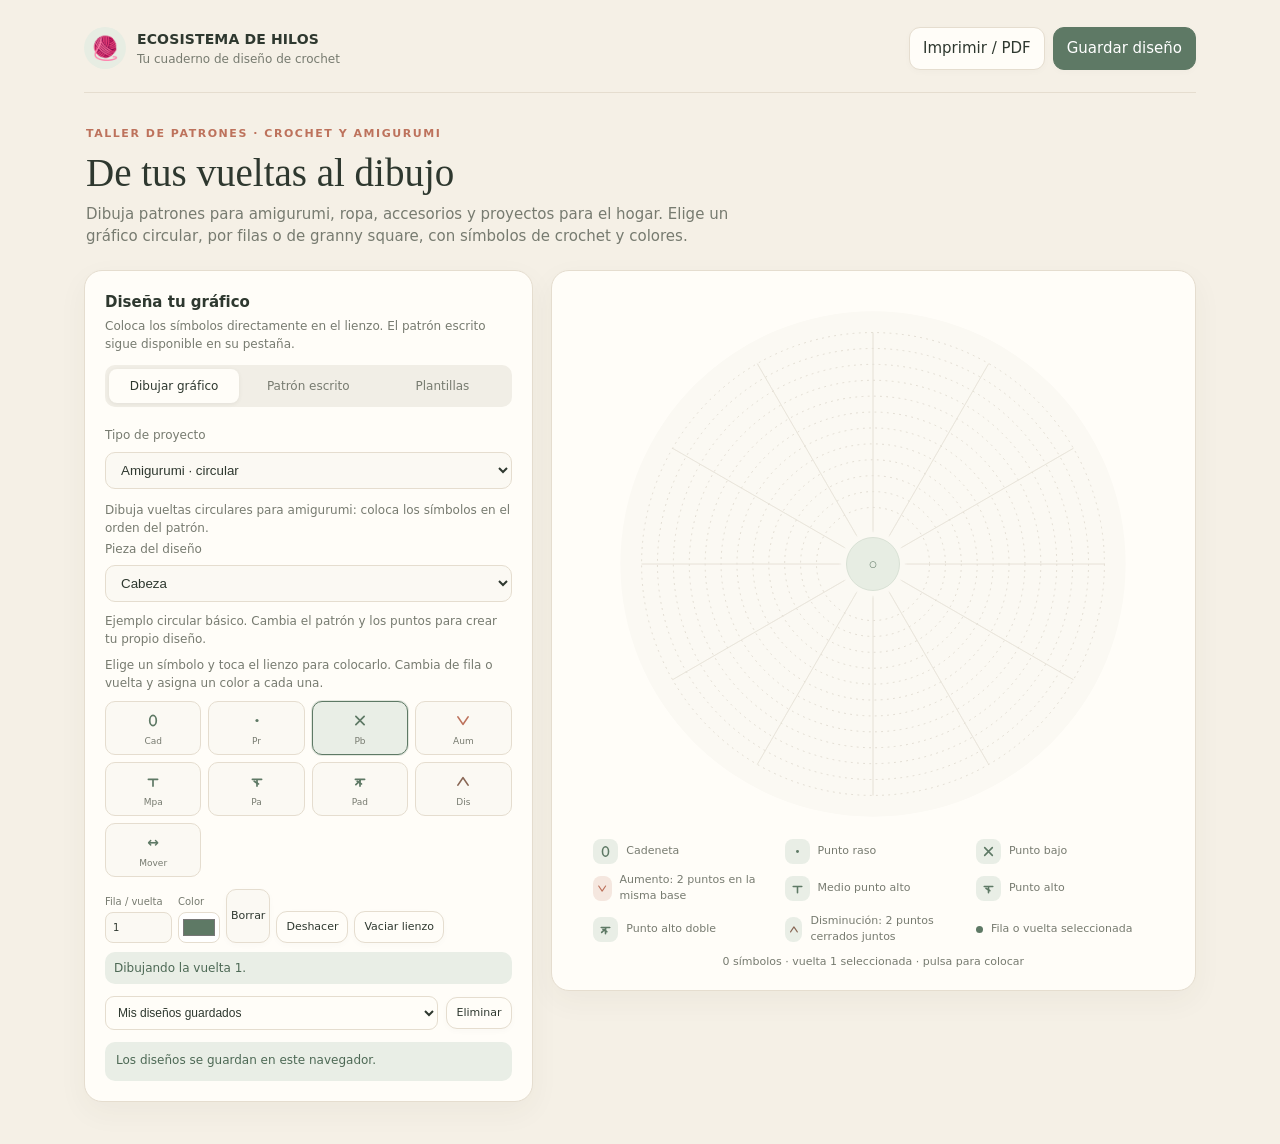
==== commit ee4abb03: "Fix public crochet example pattern syntax" ====
--- a/crochet/index.html
+++ b/crochet/index.html
@@ -58,7 +58,10 @@
 </div>
 <script>
 (()=>{
-const samplePieces={\n cabeza:`V1. Anillo mágico, 6 pb\\nV2. 6 aumentos\\nV3. (*1 pb + 1 aumento*) × 6\\nV4. 18 pb`,\n orejas:'', brazos:'', piernas:''};\nconst pieceNotes={cabeza:'Ejemplo circular básico. Cambia el patrón y los puntos para crear tu propio diseño.',orejas:'Añade las instrucciones de esta pieza.',brazos:'Añade las instrucciones de esta pieza.',piernas:'Añade las instrucciones de esta pieza.'};
+const samplePieces={
+ cabeza:`V1. Anillo mágico, 6 pb\nV2. 6 aumentos\nV3. (*1 pb + 1 aumento*) × 6\nV4. 18 pb`,
+ orejas:'', brazos:'', piernas:''};
+const pieceNotes={cabeza:'Ejemplo circular básico. Cambia el patrón y los puntos para crear tu propio diseño.',orejas:'Añade las instrucciones de esta pieza.',brazos:'Añade las instrucciones de esta pieza.',piernas:'Añade las instrucciones de esta pieza.'};
 const grannyTemplate='V1. Anillo mágico, (*3 pa + 2 cad*) × 4\nV2. (*3 pa + 2 cad + 3 pa + 1 cad*) × 4\nV3. (*3 pa + 1 cad*) × 4';
 const $=id=>document.getElementById(id), input=$('pattern-input'), pieceSelect=$('piece-select'), stateKey='hilos-patterns-v2', singleKey='hilos-current-pattern-v2';
 const blankPieces={cabeza:'',orejas:'',brazos:'',piernas:''};
